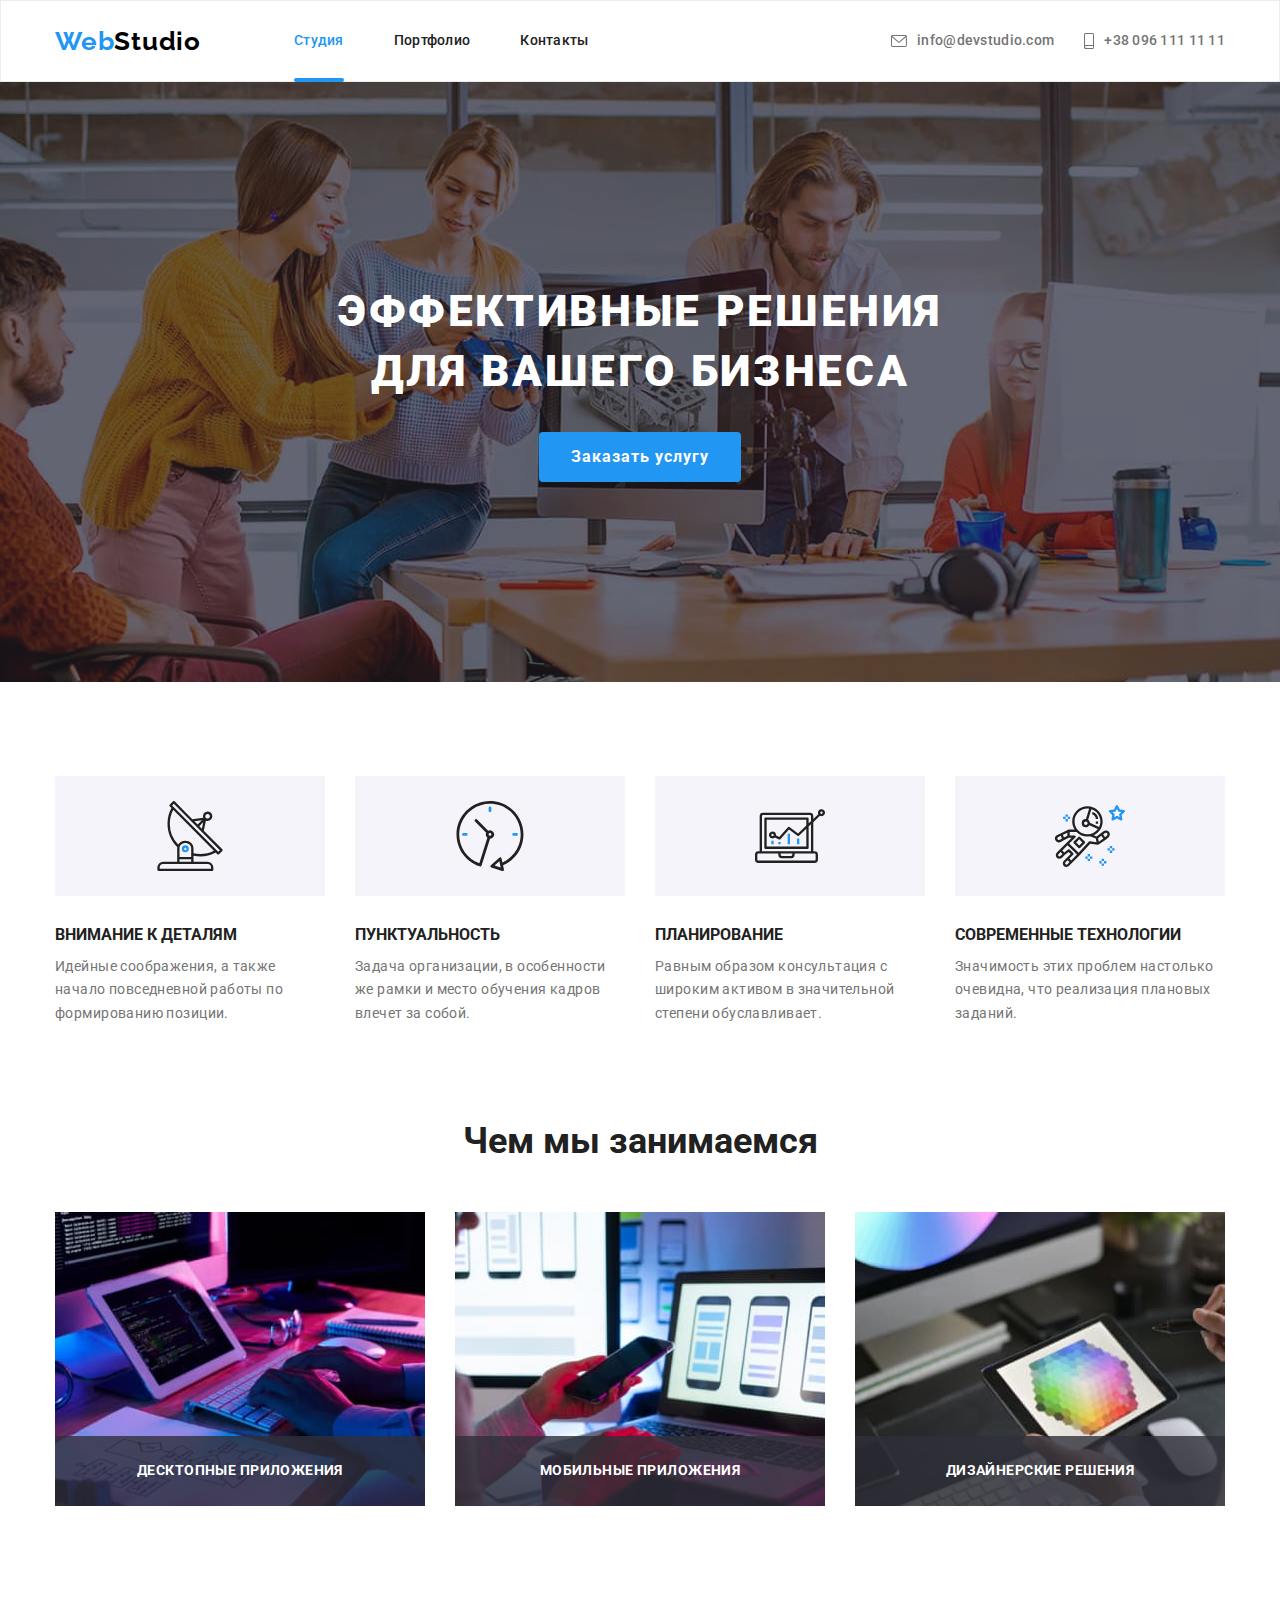
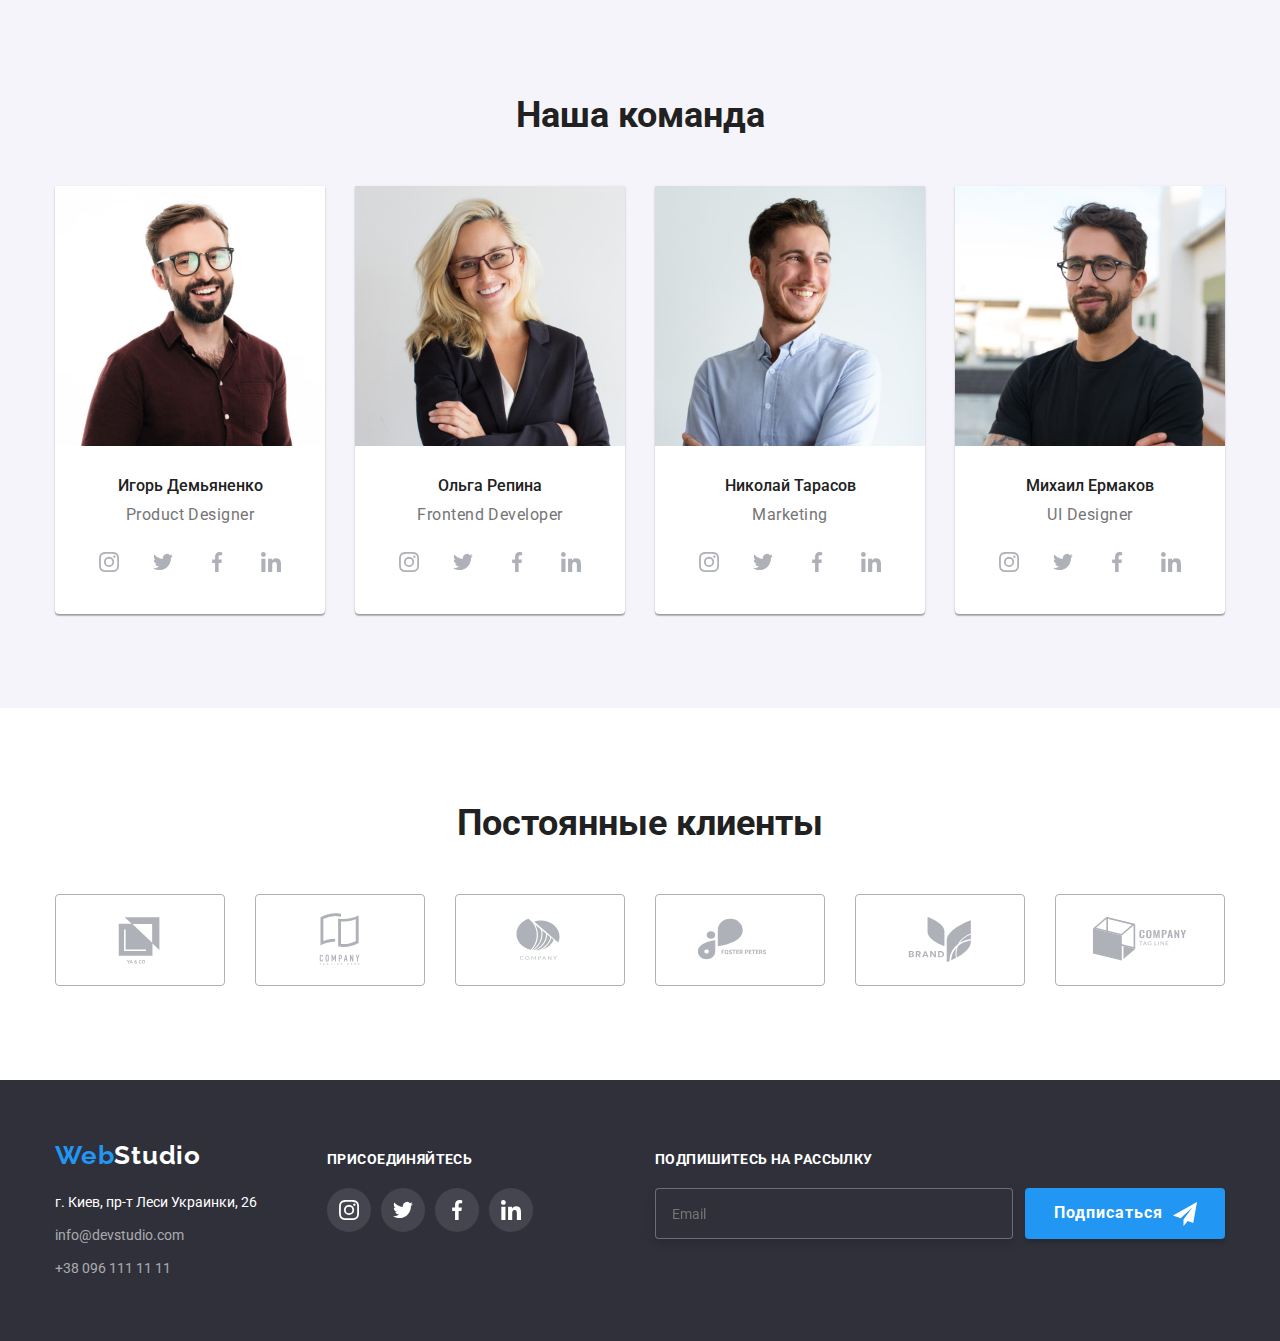
==== index.html @ d97bc711 "initial commit files" ====
<!DOCTYPE html>
<html lang="ru">
<head>
    <meta charset="UTF-8">
    <meta http-equiv="X-UA-Compatible" content="IE=edge">
    <meta name="viewport" content="width=device-width, initial-scale=1.0">
    <title>WebStudio</title>
    <link href="https://fonts.googleapis.com/css2?family=Raleway:wght@700&family=Roboto:wght@400;500;700;900&display=swap" rel="stylesheet">
    <link rel="stylesheet" href="https://cdnjs.cloudflare.com/ajax/libs/modern-normalize/1.1.0/modern-normalize.min.css">
    <link rel="stylesheet" href="./css/main.min.css">
</head>
<body>
    <!-- head of info -->
    <header class="style">
        <div class="container head-wrap">
            <nav class="nav">
                <a href="./index.html" class="logo">Web<span class="logo__style">Studio</span></a>

                <ul class="site-nav"> 
                    <li class="site-nav__item">
                        <a href="./index.html" class="site-nav__link site-nav__link--current">Студия</a>
                    </li>

                    <li class="site-nav__item">
                        <a href="./portfolio.html" class="site-nav__link">Портфолио</a>
                    </li>

                    <li class="site-nav__item">
                        <a href="./index.html" class="site-nav__link">Контакты</a>
                    </li>
                </ul>
            </nav>

            <ul class="contacts">
                <li class="contacts__item">
                    <a href="mailto:info@devstudio.com" class="contacts__link">
                        <svg class="contacts__icon" width="16" height="12">
                            <use href="./image/icons.svg#icon-envelope-opt"></use>
                        </svg>
                        info@devstudio.com
                    </a>
                </li>
                <li class="contacts__item">
                    <a href="tel:+380961111111" class="contacts__link">
                    <svg class="contacts__icon" width="10" height="16">
                        <use href="./image/icons.svg#icon-smartphone-opt"></use>
                    </svg>
                    +38 096 111 11 11
                    </a> 
                </li>
            </ul>
                
        </div>
    </header>

    <main>
        <!-- hero -->
        <section class="hero">
        <div class="container">
            <h1 class="hero__title">Эффективные решения для вашего бизнеса</h1>
            <button type="button" class="hero__button" data-modal-open>Заказать услугу</button>

            <div class="backdrop is-hidden" data-modal>
                
                <div class="modal">
                
                    <form class="reg-form" autocomplete="off">
                        <p class="reg-form__header">Оставьте свои данные, мы вам перезвоним</p>
                        
                            <label class="reg-form__item">
                                <span class="reg-form__text">Имя</span>
                                <input type="text" name="name" class="reg-form__input">

                                <svg width="18" height="18" class="reg-form__icon">
                                    <use href="./image/icons.svg#icon-person-black"></use>
                                </svg>
                            </label>
                                                    
                            <label class="reg-form__item">
                                <span class="reg-form__text">Телефон</span>
                                <input type="tel" name="phone" class="reg-form__input">

                                <svg width="18" height="18" class="reg-form__icon">
                                    <use href="./image/icons.svg#icon-phone-black"></use>
                                </svg>
                            </label>
                        
                            <label class="reg-form__item">
                            <span class="reg-form__text">Почта</span>
                                <input type="email" name="email" class="reg-form__input">
                                
                                <svg width="18" height="18" class="reg-form__icon">
                                    <use href="./image/icons.svg#icon-email-black"></use>
                                </svg>
                            </label>
                        
                            <label class="reg-form__item">
                                <span class="reg-form__text">Комментарий</span> 
                                <textarea name="comment" class="reg-form__input reg-form__textarea" placeholder="Введите текст"></textarea>
                            </label>

                            <label class="reg-form__agreement">
                                <input type="checkbox" name="policy" class="reg-form__checkbox">
                                <span class="reg-form__custom-checkbox"></span>
                                <span>Соглашаюсь с рассылкой и принимаю <a href="" class="reg-form__policy">Условия договора</a></span>
                            </label>

                            <button type="submit" class="reg-form__button">Отправить</button>

                    </form>

                    <button type="button" class="modal__button" data-modal-close>
                    <svg width="30" height="30">
                        <use href="./image/icons.svg#icon-close-c"></use>
                    </svg>
                    </button>
                </div>
            </div>
        </div>
        </section>
            
        <!-- competence -->
        <section class="section">
            <div class="container">
               
                <h2 class="section__title" hidden>Наши компетенции</h2>
                
                <ul class="competence">

                    <li class="competence__item">
                        <div class="competence__icon">
                            <svg width="70" height="70">
                                <use href="./image/icons.svg#icon-antenna-opt"></use>
                            </svg>
                        </div>
                            <h3 class="competence__title">Внимание к деталям</h3>
                            <p class="competence__content">Идейные соображения, а также начало повседневной работы по формированию позиции.</p>
                    </li>

                    <li class="competence__item"> 
                        <div class="competence__icon">
                            <svg width="70" height="70">
                                <use href="./image/icons.svg#icon-clock-opt"></use>
                            </svg>
                        </div>
                        <h3 class="competence__title">Пунктуальность</h3>
                        <p class="competence__content">Задача организации, в особенности же рамки и место обучения кадров влечет за собой.</p>
                    </li>
                    <li class="competence__item">
                        <div class="competence__icon">
                            <svg width="70" height="70">
                                <use href="./image/icons.svg#icon-diagram-opt"></use>
                            </svg>
                        </div>
                        <h3 class="competence__title">Планирование</h3>
                        <p class="competence__content">Равным образом консультация с широким активом в значительной степени обуславливает.</p>
                    </li>
                    <li class="competence__item">
                        <div class="competence__icon">
                            <svg width="70" height="70">
                                <use href="./image/icons.svg#icon-astronaut-opt"></use>
                            </svg>
                        </div>
                        <h3 class="competence__title">Современные технологии</h3>
                        <p class="competence__content">Значимость этих проблем настолько очевидна, что реализация плановых заданий.</p>
                    </li>
                </ul>
            </div>
        </section>

        <!-- affairs -->
        <section class="section">
            <div class="container">
                <h2 class="section__title">Чем мы занимаемся</h2>
                
                <ul class="affairs">

                    <li class="affairs__item">
                        <div class="affairs__card">
                            <img src="./image/zanyatie-1-sq.jpg" alt="работает на десктопном приложении" width="370">
                            <p class="affairs__text">Десктопные приложения</p>
                        </div>
                    </li>

                    <li class="affairs__item">
                        <div class="affairs__card">
                            <img src="./image/zanyatie-2-sq.jpg" alt="работает на мобильном приложении" width="370">
                            <p class="affairs__text">Мобильные приложения</p>
                        </div>
                    </li>

                    <li class="affairs__item">
                        <div class="affairs__card">
                            <img src="./image/zanyatie-3-sq.jpg" alt="работает с палитрой цветов" width="370">
                            <p class="affairs__text">Дизайнерские решения</p>
                        </div>
                    </li>

                </ul>
            </div>
        </section>

        <!-- staff -->
        <section class="section">
            <div class="container">
                <h2 class="section__title">Наша команда</h2>
                <ul class="staff">

                    <li class="staff__item">
                        <img src="./image/demyanenko-sq.jpg" alt="Product Designer Игорь Демьяненко" width="270">
                        <div class="staff__info">
                            <h3 class="staff__name">Игорь Демьяненко</h3>
                            <p lang="en" class="staff__pos">Product Designer</p>

                            <ul class="socials">

                                <li class="socials__item"> 
                                    <a href="" class="socials__link">
                                        <svg class="socials__icon" width="20" height="20">
                                            <use href="./image/icons.svg#icon-instagram-opt"></use>
                                        </svg>
                                    </a>
                                </li>

                                <li class="socials__item"> 
                                    <a href="" class="socials__link">
                                        <svg class="socials__icon" width="20" height="20">
                                            <use href="./image/icons.svg#icon-twitter-opt"></use>
                                        </svg>
                                    </a>
                                </li>

                                <li class="socials__item"> 
                                    <a href="" class="socials__link">
                                        <svg class="socials__icon" width="20" height="20">
                                            <use href="./image/icons.svg#icon-facebook-opt"></use>
                                        </svg>
                                     </a>
                                </li>

                                <li class="socials__item"> 
                                    <a href="" class="socials__link">
                                        <svg class="socials__icon" width="20" height="20">
                                            <use href="./image/icons.svg#icon-linkedin-opt"></use>
                                        </svg>
                                    </a>
                                </li>
                            </ul>
                        </div>
                    </li>

                    <li class="staff__item">
                        <img src="./image/repina-sq.jpg" alt="Frontend Developer Ольга Репина" width="270">
                        <div class="staff__info">
                            <h3 class="staff__name">Ольга Репина</h3>
                            <p lang="en" class="staff__pos">Frontend Developer</p>

                            <ul class="socials">
                            
                                <li class="socials__item">
                                    <a href="" class="socials__link">
                                        <svg class="socials__icon" width="20" height="20">
                                            <use href="./image/icons.svg#icon-instagram-opt"></use>
                                        </svg>
                                    </a>
                                </li>
                            
                                <li class="socials__item">
                                    <a href="" class="socials__link">
                                        <svg class="socials__icon" width="20" height="20">
                                            <use href="./image/icons.svg#icon-twitter-opt"></use>
                                        </svg>
                                    </a>
                                </li>
                            
                                <li class="socials__item">
                                    <a href="" class="socials__link">
                                        <svg class="socials__icon" width="20" height="20">
                                            <use href="./image/icons.svg#icon-facebook-opt"></use>
                                        </svg>
                                    </a>
                                </li>
                            
                                <li class="socials__item">
                                    <a href="" class="socials__link">
                                        <svg class="socials__icon" width="20" height="20">
                                            <use href="./image/icons.svg#icon-linkedin-opt"></use>
                                        </svg>
                                    </a>
                                </li>
                            </ul>
                        </div>
                    </li>

                    <li class="staff__item">
                        <img src="./image/tarasov-sq.jpg" alt="Marketing Николай Тарасов" width="270">
                        <div class="staff__info">
                            <h3 class="staff__name">Николай Тарасов</h3>
                            <p lang="en" class="staff__pos">Marketing</p>

                            <ul class="socials">
                            
                                <li class="socials__item">
                                    <a href="" class="socials__link">
                                        <svg class="socials__icon" width="20" height="20">
                                            <use href="./image/icons.svg#icon-instagram-opt"></use>
                                        </svg>
                                    </a>
                                </li>
                            
                                <li class="socials__item">
                                    <a href="" class="socials__link">
                                        <svg class="socials__icon" width="20" height="20">
                                            <use href="./image/icons.svg#icon-twitter-opt"></use>
                                        </svg>
                                    </a>
                                </li>
                            
                                <li class="socials__item">
                                    <a href="" class="socials__link">
                                        <svg class="socials__icon" width="20" height="20">
                                            <use href="./image/icons.svg#icon-facebook-opt"></use>
                                        </svg>
                                    </a>
                                </li>
                            
                                <li class="socials__item">
                                    <a href="" class="socials__link">
                                        <svg class="socials__icon" width="20" height="20">
                                            <use href="./image/icons.svg#icon-linkedin-opt"></use>
                                        </svg>
                                    </a>
                                </li>
                            </ul>
                        </div>
                    </li>

                    <li class="staff__item">
                        <img src="./image/ermakov-sq.jpg" alt="UI Designer Михаил Ермаков" width="270">
                        <div class="staff__info">
                            <h3 class="staff__name">Михаил Ермаков</h3>
                            <p lang="en" class="staff__pos">UI Designer</p>
                            
                            <ul class="socials">
                            
                                <li class="socials__item">
                                    <a href="" class="socials__link">
                                        <svg class="socials__icon" width="20" height="20">
                                            <use href="./image/icons.svg#icon-instagram-opt"></use>
                                        </svg>
                                    </a>
                                </li>
                            
                                <li class="socials__item">
                                    <a href="" class="socials__link">
                                        <svg class="socials__icon" width="20" height="20">
                                            <use href="./image/icons.svg#icon-twitter-opt"></use>
                                        </svg>
                                    </a>
                                </li>
                            
                                <li class="socials__item">
                                    <a href="" class="socials__link">
                                        <svg class="socials__icon" width="20" height="20">
                                            <use href="./image/icons.svg#icon-facebook-opt"></use>
                                        </svg>
                                    </a>
                                </li>
                            
                                <li class="socials__item">
                                    <a href="" class="socials__link">
                                        <svg class="socials__icon" width="20" height="20">
                                            <use href="./image/icons.svg#icon-linkedin-opt"></use>
                                        </svg>
                                    </a>
                                </li>
                            </ul>
                        </div>
                    </li>
                </ul>
            </div>
        </section>

        <!-- clients -->
        <section class="section">
            <div class="container">
            <h2 class="section__title">Постоянные клиенты</h2>
                <ul class="clients">

                    <li class="clients__item">
                        <a href="" class="clients__link">
                            <svg class="clients__icon" width="106" height="60">
                                <use href="./image/icons.svg#icon-client-1-1"></use>
                            </svg>
                        </a>
                    </li>

                    <li class="clients__item">
                        <a href="" class="clients__link">
                            <svg class="clients__icon" width="106" height="60">
                                <use href="./image/icons.svg#icon-client-2-2"></use>
                            </svg>
                        </a>
                    </li>

                    <li class="clients__item">
                        <a href="" class="clients__link">
                            <svg class="clients__icon" width="106" height="60">
                                <use href="./image/icons.svg#icon-client-3-3"></use>
                            </svg>
                        </a>
                    </li>

                    <li class="clients__item">
                        <a href="" class="clients__link">
                            <svg class="clients__icon" width="106" height="60">
                                <use href="./image/icons.svg#icon-client-4-4"></use>
                            </svg>
                        </a>
                    </li>

                    <li class="clients__item">
                        <a href="" class="clients__link">
                            <svg class="clients__icon" width="106" height="60">
                                <use href="./image/icons.svg#icon-client-5-5"></use>
                            </svg>
                        </a>
                    </li>

                    <li class="clients__item">
                        <a href="" class="clients__link">
                            <svg class="clients__icon" width="106" height="60">
                                <use href="./image/icons.svg#icon-client-6-6"></use>
                            </svg>
                        </a>
                    </li>

                </ul>
            </div>
        </section>
    </main>

    <footer class="footer">
        <div class="container footer__wrap">
            <div>
            <a href="./index.html" class="logo logo__position">Web<span class="logo__style logo__color">Studio</span></a>
            <address>
                <ul class="address">
                    <li class="address__item">г. Киев, пр-т Леси Украинки, 26</li> 

                    <li class="address__item">
                        <a href="mailto:info@devstudio.com" class="address__link">info@devstudio.com</a>
                    </li>

                    <li>
                        <a href="tel:+380961111111" class="address__link">+38 096 111 11 11</a>
                    </li>
                </ul>
            </address>
            </div>

            <div class="footer-stand">
                <p class="footer-stand__header">Присоединяйтесь</p>
                <ul class="socials">
                
                    <li class="socials__item">
                        <a href="" class="socials__link">
                            <svg class="socials__icon" width="20" height="20">
                                <use href="./image/icons.svg#icon-instagram-opt"></use>
                            </svg>
                        </a>
                    </li>
                
                    <li class="socials__item">
                        <a href="" class="socials__link">
                            <svg class="socials__icon" width="20" height="20">
                                <use href="./image/icons.svg#icon-twitter-opt"></use>
                            </svg>
                        </a>
                    </li>
                
                    <li class="socials__item">
                        <a href="" class="socials__link">
                            <svg class="socials__icon" width="20" height="20">
                                <use href="./image/icons.svg#icon-facebook-opt"></use>
                            </svg>
                        </a>
                    </li>
                
                    <li class="socials__item">
                        <a href="" class="socials__link">
                            <svg class="socials__icon" width="20" height="20">
                                <use href="./image/icons.svg#icon-linkedin-opt"></use>
                            </svg>
                        </a>
                    </li>

                </ul>
            </div>

            <div class="form">
                <p class="form__message">Подпишитесь на рассылку</p>
                <form class="wrapper">
                        <input type="email" name="mailing" id="mailing" placeholder="Email" class="form__input">
                        <button type="submit" class="form__button">
                            Подписаться
                            <svg width="24" height="24" class="form__icon">
                                <use href="./image/icons.svg#icon-icon-send-1">
                                </use>
                            </svg>
                        </button>
                    </div>
                </form>
            </div>
    </footer>
    <script src="./js/modal.js"></script>
</body>
</html>
---- css/main.min.css ----
:root{--primary-text-color: #757575;--title-text-color: #212121;--accent-color: #2196f3;--primary-white-color: #ffffff;--bg-color-filter: #f5f4fa;--bg-color-footer-header: #2f303a;--secondary-logo-color: #000000;--hover-button-color: #188CE8;--border-header-color: #ECECEC;--font-color-link-footer: rgba(255, 255, 255, 0.6);--color-icon: #AFB1B8;--bg-icon-footer: rgba(255, 255, 255, 0.1);--bg-position-block: rgba(47, 48, 58, 0.8);--bg-overlay: rgba(33, 150, 243, 0.9);--bg-backdrop: rgba(0, 0, 0, 0.2);--timing-function: cubic-bezier(0.4, 0, 0.2, 1);--duration: 250ms}body{background-color:var(--primary-white-color);color:var(--primary-text-color);font-family:Roboto, sans-serif;font-size:14px}img{display:block;min-width:100%;height:auto}.site-nav,.contacts,.competence,.affairs,.staff,.socials,.clients,.address,.filter,.examples{list-style:none;margin-top:0;margin-bottom:0;padding-left:0}.site-nav__link,.contacts__link,.address__link{text-decoration:none;-webkit-transition:color var(--duration) var(--timing-function);transition:color var(--duration) var(--timing-function)}.site-nav__link:hover,.contacts__link:hover,.address__link:hover,.site-nav__link:focus,.contacts__link:focus,.address__link:focus{color:var(--accent-color)}.container{width:1200px;margin-left:auto;margin-right:auto;padding-right:15px;padding-left:15px}.section{padding-top:94px;padding-bottom:94px}.section:nth-child(3n){padding-top:0}.section:nth-child(4n){background-color:var(--bg-color-filter)}.section__title{margin-top:0;margin-bottom:50px;color:var(--title-text-color);font-weight:700;font-size:36px;line-height:1.17;text-align:center}.nav{display:-webkit-box;display:-ms-flexbox;display:flex;-webkit-box-align:center;-ms-flex-align:center;align-items:center}.site-nav{display:-webkit-box;display:-ms-flexbox;display:flex;margin-left:93px}.site-nav__item{display:-webkit-box;display:-ms-flexbox;display:flex;-webkit-box-align:center;-ms-flex-align:center;align-items:center;color:var(--primary-text-color);position:relative}.site-nav__item:hover,.site-nav__item:focus{color:var(--accent-color)}.site-nav__item+.site-nav__item{margin-left:50px}.site-nav__link{display:block;padding-top:32px;padding-bottom:32px;color:var(--title-text-color);font-weight:500;line-height:1.14;letter-spacing:0.02em}.site-nav__link--current{color:var(--accent-color)}.site-nav__link--current::after{content:'';position:absolute;width:100%;bottom:-1.5px;display:-webkit-box;display:-ms-flexbox;display:flex;height:4px;background-color:var(--accent-color);border-radius:2px}.contacts{display:-webkit-box;display:-ms-flexbox;display:flex;margin-left:auto;color:var(--primary-white-color);font-weight:500;line-height:1.14;letter-spacing:0.02em}.contacts__item+.contacts__item{margin-left:30px}.contacts__link{display:-webkit-box;display:-ms-flexbox;display:flex;-webkit-box-align:center;-ms-flex-align:center;align-items:center;padding-top:32px;padding-bottom:32px;color:var(--primary-text-color);font-weight:500;line-height:1.14;letter-spacing:0.02em}.contacts__icon{margin-right:10px;cursor:pointer;fill:currentColor}.hero__button{padding:10px 32px;min-width:200px;display:block;margin:0 auto;color:var(--primary-white-color);background-color:var(--accent-color);font-family:inherit;font-weight:700;font-size:16px;line-height:1.9;text-align:center;letter-spacing:0.06em;cursor:pointer;border:none;border-radius:4px;-webkit-transition:background var(--duration) var(--timing-function),-webkit-box-shadow var(--duration) var(--timing-function);transition:background var(--duration) var(--timing-function),-webkit-box-shadow var(--duration) var(--timing-function);transition:background var(--duration) var(--timing-function),box-shadow var(--duration) var(--timing-function);transition:background var(--duration) var(--timing-function),box-shadow var(--duration) var(--timing-function),-webkit-box-shadow var(--duration) var(--timing-function)}.hero__button:hover,.hero__button:focus{background:var(--hover-button-color);-webkit-box-shadow:0px 4px 4px rgba(0,0,0,0.15);box-shadow:0px 4px 4px rgba(0,0,0,0.15)}.reg-form__button{display:-webkit-box;display:-ms-flexbox;display:flex;-webkit-box-align:center;-ms-flex-align:center;align-items:center;-webkit-box-pack:center;-ms-flex-pack:center;justify-content:center;width:200px;height:50px;margin:0 auto;border:none;background:var(--accent-color);-webkit-box-shadow:0px 4px 4px rgba(0,0,0,0.15);box-shadow:0px 4px 4px rgba(0,0,0,0.15);border-radius:4px;font-weight:700;font-size:16px;line-height:1.9;letter-spacing:0.06em;color:var(--primary-white-color);cursor:pointer}.modal__button{position:absolute;top:8px;right:8px;padding:0;border:none;background-color:var(--primary-white-color);cursor:pointer;-webkit-transition:color var(--duration) var(--timing-function);transition:color var(--duration) var(--timing-function)}.modal__button:hover,.modal__button:focus{color:var(--accent-color)}.form__button{display:-webkit-box;display:-ms-flexbox;display:flex;-webkit-box-align:center;-ms-flex-align:center;align-items:center;text-align:center;width:200px;margin-left:12px;padding:10px 28px 10px 29px;font-weight:700;font-size:16px;line-height:1.9;letter-spacing:0.06em;color:var(--primary-white-color);background:var(--accent-color);-webkit-box-shadow:0px 4px 4px rgba(0,0,0,0.15);box-shadow:0px 4px 4px rgba(0,0,0,0.15);border:0;border-radius:4px;cursor:pointer}.filter__button{padding:6px 22px;color:var(--title-text-color);background-color:var(--bg-color-filter);font-weight:500;font-size:16px;line-height:1.6;cursor:pointer;border:none;border-radius:4px;-webkit-transition:background-color var(--duration) var(--timing-function),color var(--duration) var(--timing-function),-webkit-box-shadow var(--duration) var(--timing-function);transition:background-color var(--duration) var(--timing-function),color var(--duration) var(--timing-function),-webkit-box-shadow var(--duration) var(--timing-function);transition:background-color var(--duration) var(--timing-function),color var(--duration) var(--timing-function),box-shadow var(--duration) var(--timing-function);transition:background-color var(--duration) var(--timing-function),color var(--duration) var(--timing-function),box-shadow var(--duration) var(--timing-function),-webkit-box-shadow var(--duration) var(--timing-function)}.filter__button:hover,.filter__button:focus{background-color:var(--accent-color);color:var(--primary-white-color);-webkit-box-shadow:0px 1px 1px rgba(0,0,0,0.12),0px 4px 4px rgba(0,0,0,0.06),1px 4px 6px rgba(0,0,0,0.16);box-shadow:0px 1px 1px rgba(0,0,0,0.12),0px 4px 4px rgba(0,0,0,0.06),1px 4px 6px rgba(0,0,0,0.16)}.filter__button--main{background-color:var(--accent-color);color:var(--primary-white-color)}.style{border:1px solid var(--border-header-color)}.head-wrap{display:-webkit-box;display:-ms-flexbox;display:flex;-webkit-box-align:center;-ms-flex-align:center;align-items:center}.logo{display:block;padding-top:24px;padding-bottom:24px;color:var(--accent-color);font-family:Raleway, sans-serif;font-weight:700;font-size:26px;line-height:1.19;text-decoration:none;letter-spacing:0.03em}.logo__style{color:var(--secondary-logo-color);-webkit-transition:color var(--duration) var(--timing-function);transition:color var(--duration) var(--timing-function)}.logo:hover .logo__style,.logo:focus .logo__style{color:var(--accent-color)}.logo__color{color:var(--primary-white-color)}.logo__position{margin-bottom:20px;padding-top:0;padding-bottom:0}.hero{height:600px;max-width:1600px;margin-left:auto;margin-right:auto;padding-top:200px;padding-bottom:200px;background-color:var(--bg-color-footer-header);background-image:-webkit-gradient(linear, left bottom, left top, from(rgba(47,48,58,0.4)), to(rgba(47,48,58,0.4))),url("../image/main-img-sq.jpg");background-image:linear-gradient(to top, rgba(47,48,58,0.4), rgba(47,48,58,0.4)),url("../image/main-img-sq.jpg");background-repeat:no-repeat;background-position:center;background-size:cover}.hero__title{width:696px;margin:0 auto 30px;color:var(--primary-white-color);font-weight:900;font-size:44px;line-height:1.36;text-align:center;letter-spacing:0.06em;text-transform:uppercase}.backdrop{position:fixed;top:0;left:0;width:100%;height:100%;background-color:var(--bg-backdrop);z-index:1;opacity:1;visibility:visible;-webkit-transition:opacity var(--duration) var(--timing-function),visibility var(--duration) var(--timing-function);transition:opacity var(--duration) var(--timing-function),visibility var(--duration) var(--timing-function)}.backdrop.is-hidden{opacity:0;pointer-events:none;visibility:hidden}.modal{position:absolute;top:50%;left:50%;-webkit-transform:translate(-50%, -50%) scale(1);transform:translate(-50%, -50%) scale(1);width:528px;height:581px;padding:40px;background-color:var(--primary-white-color);-webkit-box-shadow:0px 1px 3px rgba(0,0,0,0.12),0px 1px 1px rgba(0,0,0,0.14),0px 2px 1px rgba(0,0,0,0.2);box-shadow:0px 1px 3px rgba(0,0,0,0.12),0px 1px 1px rgba(0,0,0,0.14),0px 2px 1px rgba(0,0,0,0.2);border-radius:4px;-webkit-transition:-webkit-transform var(--duration) var(--timing-function);transition:-webkit-transform var(--duration) var(--timing-function);transition:transform var(--duration) var(--timing-function);transition:transform var(--duration) var(--timing-function), -webkit-transform var(--duration) var(--timing-function)}.backdrop.is-hidden .modal{-webkit-transform:translate(-50%, -50%) scale(2);transform:translate(-50%, -50%) scale(2)}.reg-form{display:-webkit-box;display:-ms-flexbox;display:flex;-webkit-box-align:center;-ms-flex-align:center;align-items:center;-webkit-box-orient:vertical;-webkit-box-direction:normal;-ms-flex-direction:column;flex-direction:column}.reg-form__header{display:block;margin:0;margin-bottom:12px;padding:0;text-align:center;font-weight:700;font-size:20px;line-height:1.15;letter-spacing:0.03em;color:var(--title-text-color)}.reg-form__item{display:inline-block;color:var(--primary-text-color);position:relative;margin-bottom:10px}.reg-form__item:nth-child(5n){margin-bottom:20px}.reg-form__input{display:inline-block;width:448px;height:40px;padding:0;padding-left:42px;border:1px solid rgba(117,117,117,0.5);border-radius:4px;color:rgba(117,117,117,0.5);-webkit-transition:border-color var(--duration) var(--timing-function);transition:border-color var(--duration) var(--timing-function)}.reg-form__item:focus-within .reg-form__input{border-color:var(--accent-color);outline:none}.reg-form__icon{position:absolute;left:12px;-webkit-transform:translateY(11px);transform:translateY(11px);fill:currentColor;color:var(--secondary-logo-color);-webkit-transition:color var(--duration) var(--timing-function);transition:color var(--duration) var(--timing-function)}.reg-form__item:focus-within .reg-form__icon{color:var(--accent-color)}.reg-form__text{display:-webkit-box;display:-ms-flexbox;display:flex;margin-bottom:4px;font-size:12px;line-height:1.17;letter-spacing:0.01em;color:var(--primary-text-color)}.reg-form__textarea{height:120px;padding:12px 16px;resize:none;line-height:1.14;letter-spacing:0.01em}.reg-form__agreement{display:-webkit-box;display:-ms-flexbox;display:flex;-webkit-box-align:center;-ms-flex-align:center;align-items:center;line-height:1.7;letter-spacing:0.03em;color:var(--primary-text-color);margin-bottom:30px}.reg-form__checkbox{position:absolute;width:1px;height:1px;margin:-1px;padding:0;clip:rect(0 0 0 0);overflow:hidden}.reg-form__custom-checkbox{display:inline-block;margin-right:8.4px;width:16px;height:15px;border:2px solid var(--secondary-logo-color);border-radius:2px;-webkit-transition:border-color var(--duration) var(--timing-function),background-color var(--duration) var(--timing-function);transition:border-color var(--duration) var(--timing-function),background-color var(--duration) var(--timing-function)}.reg-form__checkbox:checked+.reg-form__custom-checkbox{background-color:var(--accent-color);background-image:url(../image/vector-1.svg);background-position:center;background-repeat:no-repeat;border-color:var(--accent-color)}.reg-form__checkbox:focus+.reg-form__custom-checkbox,.reg-form__checkbox:hover+.reg-form__custom-checkbox{border-color:var(--accent-color)}.reg-form__policy{color:var(--accent-color)}.competence{display:-webkit-box;display:-ms-flexbox;display:flex}.competence__item{width:270px}.competence__item+.competence__item{margin-left:30px}.competence__icon{display:-webkit-box;display:-ms-flexbox;display:flex;-webkit-box-align:center;-ms-flex-align:center;align-items:center;-webkit-box-pack:center;-ms-flex-pack:center;justify-content:center;width:270px;height:120px;margin-bottom:30px;background-color:var(--bg-color-filter)}.competence__title{margin-top:0;margin-bottom:10px;font-weight:700;line-height:1.14;text-transform:uppercase;color:var(--title-text-color)}.competence__content{margin-top:0;margin-bottom:0;line-height:1.7;letter-spacing:0.03em}.affairs{display:-webkit-box;display:-ms-flexbox;display:flex}.affairs__item+.affairs__item{margin-left:30px}.affairs__card{position:relative;display:-webkit-box;display:-ms-flexbox;display:flex;-webkit-box-align:end;-ms-flex-align:end;align-items:flex-end}.affairs__text{display:-webkit-box;display:-ms-flexbox;display:flex;-webkit-box-align:center;-ms-flex-align:center;align-items:center;-webkit-box-pack:center;-ms-flex-pack:center;justify-content:center;margin:0;width:370px;height:70px;background-color:var(--bg-position-block);font-weight:700;line-height:1.14;letter-spacing:0.03em;text-transform:uppercase;color:var(--primary-white-color);position:absolute}.staff{display:-webkit-box;display:-ms-flexbox;display:flex;-webkit-box-align:none;-ms-flex-align:none;align-items:none;-webkit-box-pack:center;-ms-flex-pack:center;justify-content:center}.staff__name{margin-bottom:10px;margin-top:0;color:var(--title-text-color);font-weight:500;font-size:16px;line-height:1.19;text-align:center}.staff__info{padding-top:30px;padding-bottom:30px}.staff__pos{margin-top:0;margin-bottom:16px;font-size:16px;line-height:1.19;text-align:center;letter-spacing:0.03em}.staff__item{width:270px;background-color:var(--primary-white-color);-webkit-box-shadow:0px 1px 3px rgba(0,0,0,0.12),0px 1px 1px rgba(0,0,0,0.14),0px 2px 1px rgba(0,0,0,0.2);box-shadow:0px 1px 3px rgba(0,0,0,0.12),0px 1px 1px rgba(0,0,0,0.14),0px 2px 1px rgba(0,0,0,0.2);border-radius:0px 0px 4px 4px}.staff__item+.staff__item{margin-left:30px}.socials{display:-webkit-box;display:-ms-flexbox;display:flex;-webkit-box-align:none;-ms-flex-align:none;align-items:none;-webkit-box-pack:center;-ms-flex-pack:center;justify-content:center}.socials__icon{fill:currentColor}.socials__item+.socials__item{margin-left:10px}.footer-stand .socials__link{background-color:var(--bg-icon-footer);color:var(--primary-white-color)}.socials__link{display:-webkit-box;display:-ms-flexbox;display:flex;-webkit-box-align:center;-ms-flex-align:center;align-items:center;-webkit-box-pack:center;-ms-flex-pack:center;justify-content:center;width:44px;height:44px;border-radius:50%;color:var(--color-icon);-webkit-transition:background-color var(--duration) var(--timing-function),color var(--duration) var(--timing-function);transition:background-color var(--duration) var(--timing-function),color var(--duration) var(--timing-function)}.socials__link:hover,.socials__link:focus{background-color:var(--accent-color);color:var(--primary-white-color)}.clients{display:-webkit-box;display:-ms-flexbox;display:flex;-webkit-box-align:none;-ms-flex-align:none;align-items:none;-webkit-box-pack:center;-ms-flex-pack:center;justify-content:center}.clients__icon{fill:currentColor}.clients__item{color:var(--color-icon)}.clients__item+.clients__item{margin-left:30px}.clients__link{display:-webkit-box;display:-ms-flexbox;display:flex;-webkit-box-align:center;-ms-flex-align:center;align-items:center;-webkit-box-pack:center;-ms-flex-pack:center;justify-content:center;width:170px;height:92px;border:1px solid var(--color-icon);border-radius:4px;color:var(--color-icon);-webkit-transition:border var(--duration) var(--timing-function),color var(--duration) var(--timing-function);transition:border var(--duration) var(--timing-function),color var(--duration) var(--timing-function)}.clients__link:hover,.clients__link:focus{border:1px solid var(--accent-color);color:var(--accent-color)}.footer{padding-top:60px;padding-bottom:60px;background-color:var(--bg-color-footer-header)}.footer__wrap{display:-webkit-box;display:-ms-flexbox;display:flex;-webkit-box-align:baseline;-ms-flex-align:baseline;align-items:baseline}.address{line-height:1.7;font-style:normal}.address__item{margin-bottom:9px;color:var(--primary-white-color)}.address__link{color:var(--font-color-link-footer)}.footer-stand{margin-left:70px}.footer-stand__header{margin-top:0;margin-bottom:20px;font-weight:700;line-height:1.14;letter-spacing:0.03em;text-transform:uppercase;color:var(--primary-white-color)}.form{margin-left:auto}.form__icon{margin-left:10px}.wrapper{display:-webkit-box;display:-ms-flexbox;display:flex}.form__input{width:358px;padding-top:15px;padding-left:16px;padding-bottom:15px;border:1px solid rgba(255,255,255,0.3);-webkit-filter:drop-shadow(0px 4px 4px rgba(0,0,0,0.15));filter:drop-shadow(0px 4px 4px rgba(0,0,0,0.15));border-radius:4px;background-color:var(--bg-color-footer-header);color:var(--font-color-link-footer)}.form__message{display:block;margin-bottom:20px;margin-top:0;font-weight:700;line-height:1.14;letter-spacing:0.03em;text-transform:uppercase;color:var(--primary-white-color)}.filter{display:-webkit-box;display:-ms-flexbox;display:flex;-webkit-box-align:none;-ms-flex-align:none;align-items:none;-webkit-box-pack:center;-ms-flex-pack:center;justify-content:center;margin-bottom:50px}.filter__item+.filter__item{margin-left:8px}.examples{display:-webkit-box;display:-ms-flexbox;display:flex;-ms-flex-wrap:wrap;flex-wrap:wrap}.examples__item{width:370px;margin-right:30px;margin-bottom:30px}.examples__item:nth-child(3n){margin-right:0}.examples__item:nth-last-child(-n+3){margin-bottom:0}.project{display:block;color:var(--primary-text-color);text-decoration:none;-webkit-transition:-webkit-box-shadow var(--duration) var(--timing-function);transition:-webkit-box-shadow var(--duration) var(--timing-function);transition:box-shadow var(--duration) var(--timing-function);transition:box-shadow var(--duration) var(--timing-function), -webkit-box-shadow var(--duration) var(--timing-function)}.project:hover,.project:focus{-webkit-box-shadow:0px 1px 1px rgba(0,0,0,0.12),0px 4px 4px rgba(0,0,0,0.06),1px 4px 6px rgba(0,0,0,0.16);box-shadow:0px 1px 1px rgba(0,0,0,0.12),0px 4px 4px rgba(0,0,0,0.06),1px 4px 6px rgba(0,0,0,0.16)}.project__img-wrap{position:relative;overflow:hidden}.project__overlay{position:absolute;top:0;left:0;margin:0;width:100%;height:100%;padding:63px 24px;background-color:var(--bg-overlay);opacity:0;font-size:18px;line-height:1.56;letter-spacing:0.03em;color:var(--primary-white-color);-webkit-transform:translateY(101%);transform:translateY(101%);-webkit-transition:-webkit-transform var(--duration) var(--timing-function);transition:-webkit-transform var(--duration) var(--timing-function);transition:transform var(--duration) var(--timing-function);transition:transform var(--duration) var(--timing-function), -webkit-transform var(--duration) var(--timing-function)}.project:hover .project__overlay,.project:focus .project__overlay{opacity:1;-webkit-transform:translateY(0);transform:translateY(0)}.project__info{padding:20px 24px;border:1px solid #EEEEEE;border-top:0}.project__title{margin-bottom:4px;margin-top:0;color:var(--title-text-color);font-weight:700;font-size:18px;line-height:2;letter-spacing:0.06em}.project__type{margin-top:0;margin-bottom:0;font-size:16px;line-height:1.9;letter-spacing:0.03em}
/*# sourceMappingURL=main.min.css.map */
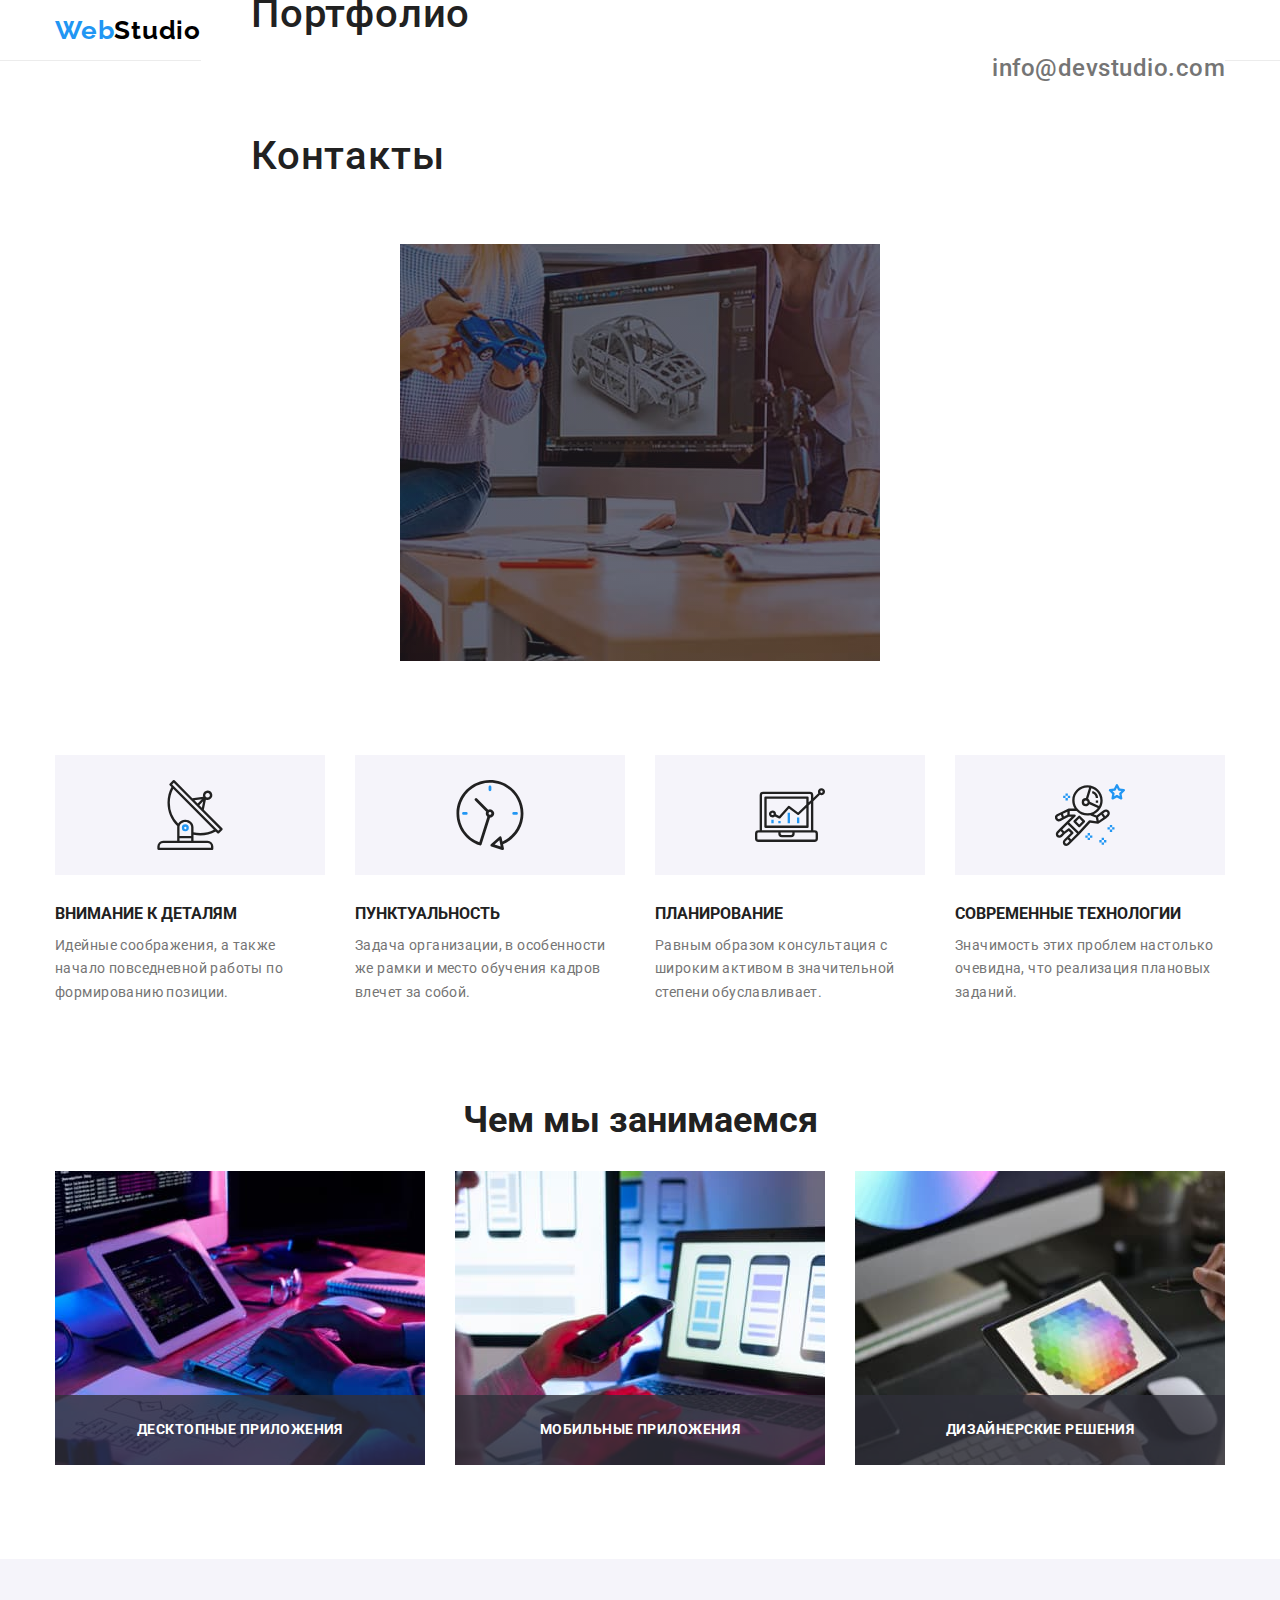
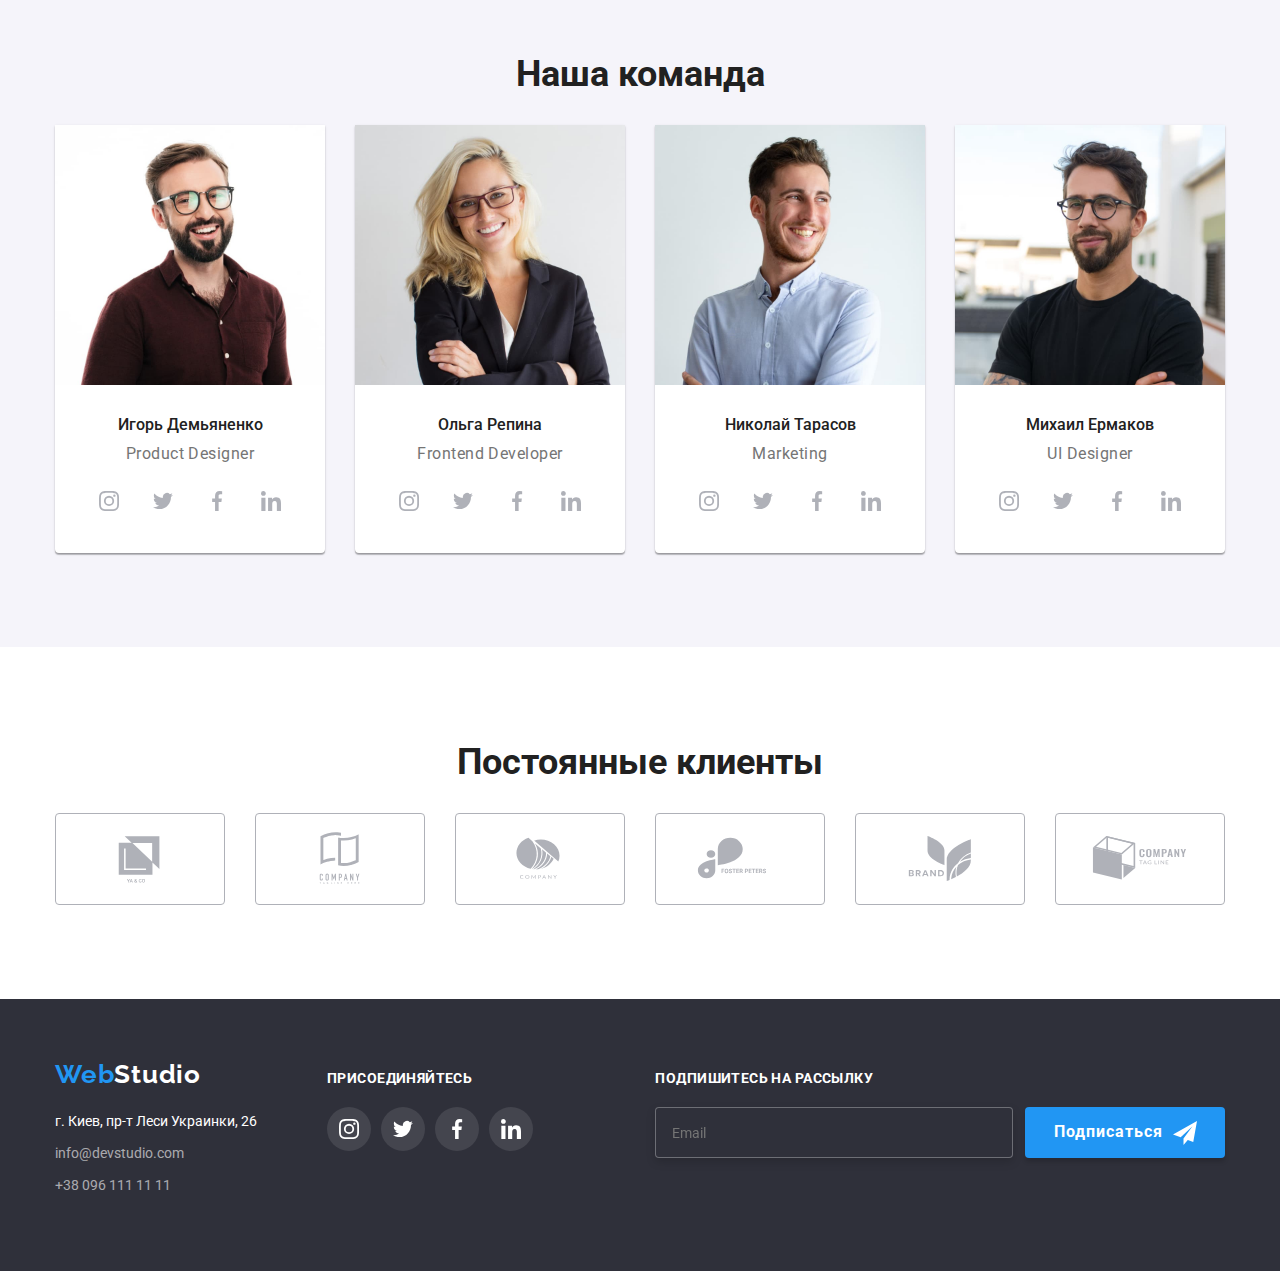
==== commit 75025aa6: "add mobile, tablet, desktop to index" ====
--- a/index.html
+++ b/index.html
@@ -16,6 +16,14 @@
             <nav class="nav">
                 <a href="./index.html" class="logo">Web<span class="logo__style">Studio</span></a>
 
+                <button type="button" class="mobile__button" data-menu-button>
+                    <svg width="40" height="40" aria-label="Переключатель мобильного меню">
+                        <use class="icon-cross" href="./image/icons.svg#icon-close"></use>
+                        <use class="icon-menu" href="./image/icons.svg#icon-menu"></use>
+                    </svg>
+                </button>
+
+            <div class="mobile__menu" data-menu>  
                 <ul class="site-nav"> 
                     <li class="site-nav__item">
                         <a href="./index.html" class="site-nav__link site-nav__link--current">Студия</a>
@@ -29,34 +37,36 @@
                         <a href="./index.html" class="site-nav__link">Контакты</a>
                     </li>
                 </ul>
+
+                <ul class="contacts">
+                    <li class="contacts__item">
+                        <a href="mailto:info@devstudio.com" class="contacts__link contacts__link--mail">
+                            <svg class="contacts__icon" width="16" height="12">
+                                <use href="./image/icons.svg#icon-envelope-opt"></use>
+                            </svg>
+                            info@devstudio.com
+                        </a>
+                    </li>
+                    <li class="contacts__item">
+                        <a href="tel:+380961111111" class="contacts__link">
+                            <svg class="contacts__icon" width="10" height="16">
+                                <use href="./image/icons.svg#icon-smartphone-opt"></use>
+                            </svg>
+                            +38 096 111 11 11
+                        </a>
+                    </li>
+                </ul>
+            </div>
+
             </nav>
-
-            <ul class="contacts">
-                <li class="contacts__item">
-                    <a href="mailto:info@devstudio.com" class="contacts__link">
-                        <svg class="contacts__icon" width="16" height="12">
-                            <use href="./image/icons.svg#icon-envelope-opt"></use>
-                        </svg>
-                        info@devstudio.com
-                    </a>
-                </li>
-                <li class="contacts__item">
-                    <a href="tel:+380961111111" class="contacts__link">
-                    <svg class="contacts__icon" width="10" height="16">
-                        <use href="./image/icons.svg#icon-smartphone-opt"></use>
-                    </svg>
-                    +38 096 111 11 11
-                    </a> 
-                </li>
-            </ul>
-                
+     
         </div>
     </header>
 
     <main>
         <!-- hero -->
         <section class="hero">
-        <div class="container">
+        <!-- <div class="container">
             <h1 class="hero__title">Эффективные решения для вашего бизнеса</h1>
             <button type="button" class="hero__button" data-modal-open>Заказать услугу</button>
 
@@ -116,7 +126,7 @@
                     </button>
                 </div>
             </div>
-        </div>
+        </div> -->
         </section>
             
         <!-- competence -->
@@ -442,60 +452,62 @@
 
     <footer class="footer">
         <div class="container footer__wrap">
-            <div>
-            <a href="./index.html" class="logo logo__position">Web<span class="logo__style logo__color">Studio</span></a>
-            <address>
-                <ul class="address">
-                    <li class="address__item">г. Киев, пр-т Леси Украинки, 26</li> 
-
-                    <li class="address__item">
-                        <a href="mailto:info@devstudio.com" class="address__link">info@devstudio.com</a>
-                    </li>
-
-                    <li>
-                        <a href="tel:+380961111111" class="address__link">+38 096 111 11 11</a>
-                    </li>
-                </ul>
-            </address>
-            </div>
-
-            <div class="footer-stand">
-                <p class="footer-stand__header">Присоединяйтесь</p>
-                <ul class="socials">
-                
-                    <li class="socials__item">
-                        <a href="" class="socials__link">
-                            <svg class="socials__icon" width="20" height="20">
-                                <use href="./image/icons.svg#icon-instagram-opt"></use>
-                            </svg>
-                        </a>
-                    </li>
-                
-                    <li class="socials__item">
-                        <a href="" class="socials__link">
-                            <svg class="socials__icon" width="20" height="20">
-                                <use href="./image/icons.svg#icon-twitter-opt"></use>
-                            </svg>
-                        </a>
-                    </li>
-                
-                    <li class="socials__item">
-                        <a href="" class="socials__link">
-                            <svg class="socials__icon" width="20" height="20">
-                                <use href="./image/icons.svg#icon-facebook-opt"></use>
-                            </svg>
-                        </a>
-                    </li>
-                
-                    <li class="socials__item">
-                        <a href="" class="socials__link">
-                            <svg class="socials__icon" width="20" height="20">
-                                <use href="./image/icons.svg#icon-linkedin-opt"></use>
-                            </svg>
-                        </a>
-                    </li>
-
-                </ul>
+            <div class="tablet">  
+                <div class="mobile">
+                    <a href="./index.html" class="logo logo__position">Web<span class="logo__style logo__color">Studio</span></a>
+                    <address>
+                        <ul class="address">
+                            <li class="address__item">г. Киев, пр-т Леси Украинки, 26</li> 
+
+                            <li class="address__item">
+                                <a href="mailto:info@devstudio.com" class="address__link">info@devstudio.com</a>
+                            </li>
+
+                            <li>
+                                <a href="tel:+380961111111" class="address__link">+38 096 111 11 11</a>
+                            </li>
+                        </ul>
+                    </address>
+                </div>
+
+                <div class="footer-stand">
+                    <p class="footer-stand__header">Присоединяйтесь</p>
+                    <ul class="socials">
+                    
+                        <li class="socials__item">
+                            <a href="" class="socials__link">
+                                <svg class="socials__icon" width="20" height="20">
+                                    <use href="./image/icons.svg#icon-instagram-opt"></use>
+                                </svg>
+                            </a>
+                        </li>
+                    
+                        <li class="socials__item">
+                            <a href="" class="socials__link">
+                                <svg class="socials__icon" width="20" height="20">
+                                    <use href="./image/icons.svg#icon-twitter-opt"></use>
+                                </svg>
+                            </a>
+                        </li>
+                    
+                        <li class="socials__item">
+                            <a href="" class="socials__link">
+                                <svg class="socials__icon" width="20" height="20">
+                                    <use href="./image/icons.svg#icon-facebook-opt"></use>
+                                </svg>
+                            </a>
+                        </li>
+                    
+                        <li class="socials__item">
+                            <a href="" class="socials__link">
+                                <svg class="socials__icon" width="20" height="20">
+                                    <use href="./image/icons.svg#icon-linkedin-opt"></use>
+                                </svg>
+                            </a>
+                        </li>
+
+                    </ul>
+                </div>
             </div>
 
             <div class="form">
@@ -513,6 +525,7 @@
                 </form>
             </div>
     </footer>
+    <script src="./js/mobile_menu.js"></script>
     <script src="./js/modal.js"></script>
 </body>
 </html>--- a/css/main.min.css
+++ b/css/main.min.css
@@ -1,2 +1,2 @@
-:root{--primary-text-color: #757575;--title-text-color: #212121;--accent-color: #2196f3;--primary-white-color: #ffffff;--bg-color-filter: #f5f4fa;--bg-color-footer-header: #2f303a;--secondary-logo-color: #000000;--hover-button-color: #188CE8;--border-header-color: #ECECEC;--font-color-link-footer: rgba(255, 255, 255, 0.6);--color-icon: #AFB1B8;--bg-icon-footer: rgba(255, 255, 255, 0.1);--bg-position-block: rgba(47, 48, 58, 0.8);--bg-overlay: rgba(33, 150, 243, 0.9);--bg-backdrop: rgba(0, 0, 0, 0.2);--timing-function: cubic-bezier(0.4, 0, 0.2, 1);--duration: 250ms}body{background-color:var(--primary-white-color);color:var(--primary-text-color);font-family:Roboto, sans-serif;font-size:14px}img{display:block;min-width:100%;height:auto}.site-nav,.contacts,.competence,.affairs,.staff,.socials,.clients,.address,.filter,.examples{list-style:none;margin-top:0;margin-bottom:0;padding-left:0}.site-nav__link,.contacts__link,.address__link{text-decoration:none;-webkit-transition:color var(--duration) var(--timing-function);transition:color var(--duration) var(--timing-function)}.site-nav__link:hover,.contacts__link:hover,.address__link:hover,.site-nav__link:focus,.contacts__link:focus,.address__link:focus{color:var(--accent-color)}.container{width:1200px;margin-left:auto;margin-right:auto;padding-right:15px;padding-left:15px}.section{padding-top:94px;padding-bottom:94px}.section:nth-child(3n){padding-top:0}.section:nth-child(4n){background-color:var(--bg-color-filter)}.section__title{margin-top:0;margin-bottom:50px;color:var(--title-text-color);font-weight:700;font-size:36px;line-height:1.17;text-align:center}.nav{display:-webkit-box;display:-ms-flexbox;display:flex;-webkit-box-align:center;-ms-flex-align:center;align-items:center}.site-nav{display:-webkit-box;display:-ms-flexbox;display:flex;margin-left:93px}.site-nav__item{display:-webkit-box;display:-ms-flexbox;display:flex;-webkit-box-align:center;-ms-flex-align:center;align-items:center;color:var(--primary-text-color);position:relative}.site-nav__item:hover,.site-nav__item:focus{color:var(--accent-color)}.site-nav__item+.site-nav__item{margin-left:50px}.site-nav__link{display:block;padding-top:32px;padding-bottom:32px;color:var(--title-text-color);font-weight:500;line-height:1.14;letter-spacing:0.02em}.site-nav__link--current{color:var(--accent-color)}.site-nav__link--current::after{content:'';position:absolute;width:100%;bottom:-1.5px;display:-webkit-box;display:-ms-flexbox;display:flex;height:4px;background-color:var(--accent-color);border-radius:2px}.contacts{display:-webkit-box;display:-ms-flexbox;display:flex;margin-left:auto;color:var(--primary-white-color);font-weight:500;line-height:1.14;letter-spacing:0.02em}.contacts__item+.contacts__item{margin-left:30px}.contacts__link{display:-webkit-box;display:-ms-flexbox;display:flex;-webkit-box-align:center;-ms-flex-align:center;align-items:center;padding-top:32px;padding-bottom:32px;color:var(--primary-text-color);font-weight:500;line-height:1.14;letter-spacing:0.02em}.contacts__icon{margin-right:10px;cursor:pointer;fill:currentColor}.hero__button{padding:10px 32px;min-width:200px;display:block;margin:0 auto;color:var(--primary-white-color);background-color:var(--accent-color);font-family:inherit;font-weight:700;font-size:16px;line-height:1.9;text-align:center;letter-spacing:0.06em;cursor:pointer;border:none;border-radius:4px;-webkit-transition:background var(--duration) var(--timing-function),-webkit-box-shadow var(--duration) var(--timing-function);transition:background var(--duration) var(--timing-function),-webkit-box-shadow var(--duration) var(--timing-function);transition:background var(--duration) var(--timing-function),box-shadow var(--duration) var(--timing-function);transition:background var(--duration) var(--timing-function),box-shadow var(--duration) var(--timing-function),-webkit-box-shadow var(--duration) var(--timing-function)}.hero__button:hover,.hero__button:focus{background:var(--hover-button-color);-webkit-box-shadow:0px 4px 4px rgba(0,0,0,0.15);box-shadow:0px 4px 4px rgba(0,0,0,0.15)}.reg-form__button{display:-webkit-box;display:-ms-flexbox;display:flex;-webkit-box-align:center;-ms-flex-align:center;align-items:center;-webkit-box-pack:center;-ms-flex-pack:center;justify-content:center;width:200px;height:50px;margin:0 auto;border:none;background:var(--accent-color);-webkit-box-shadow:0px 4px 4px rgba(0,0,0,0.15);box-shadow:0px 4px 4px rgba(0,0,0,0.15);border-radius:4px;font-weight:700;font-size:16px;line-height:1.9;letter-spacing:0.06em;color:var(--primary-white-color);cursor:pointer}.modal__button{position:absolute;top:8px;right:8px;padding:0;border:none;background-color:var(--primary-white-color);cursor:pointer;-webkit-transition:color var(--duration) var(--timing-function);transition:color var(--duration) var(--timing-function)}.modal__button:hover,.modal__button:focus{color:var(--accent-color)}.form__button{display:-webkit-box;display:-ms-flexbox;display:flex;-webkit-box-align:center;-ms-flex-align:center;align-items:center;text-align:center;width:200px;margin-left:12px;padding:10px 28px 10px 29px;font-weight:700;font-size:16px;line-height:1.9;letter-spacing:0.06em;color:var(--primary-white-color);background:var(--accent-color);-webkit-box-shadow:0px 4px 4px rgba(0,0,0,0.15);box-shadow:0px 4px 4px rgba(0,0,0,0.15);border:0;border-radius:4px;cursor:pointer}.filter__button{padding:6px 22px;color:var(--title-text-color);background-color:var(--bg-color-filter);font-weight:500;font-size:16px;line-height:1.6;cursor:pointer;border:none;border-radius:4px;-webkit-transition:background-color var(--duration) var(--timing-function),color var(--duration) var(--timing-function),-webkit-box-shadow var(--duration) var(--timing-function);transition:background-color var(--duration) var(--timing-function),color var(--duration) var(--timing-function),-webkit-box-shadow var(--duration) var(--timing-function);transition:background-color var(--duration) var(--timing-function),color var(--duration) var(--timing-function),box-shadow var(--duration) var(--timing-function);transition:background-color var(--duration) var(--timing-function),color var(--duration) var(--timing-function),box-shadow var(--duration) var(--timing-function),-webkit-box-shadow var(--duration) var(--timing-function)}.filter__button:hover,.filter__button:focus{background-color:var(--accent-color);color:var(--primary-white-color);-webkit-box-shadow:0px 1px 1px rgba(0,0,0,0.12),0px 4px 4px rgba(0,0,0,0.06),1px 4px 6px rgba(0,0,0,0.16);box-shadow:0px 1px 1px rgba(0,0,0,0.12),0px 4px 4px rgba(0,0,0,0.06),1px 4px 6px rgba(0,0,0,0.16)}.filter__button--main{background-color:var(--accent-color);color:var(--primary-white-color)}.style{border:1px solid var(--border-header-color)}.head-wrap{display:-webkit-box;display:-ms-flexbox;display:flex;-webkit-box-align:center;-ms-flex-align:center;align-items:center}.logo{display:block;padding-top:24px;padding-bottom:24px;color:var(--accent-color);font-family:Raleway, sans-serif;font-weight:700;font-size:26px;line-height:1.19;text-decoration:none;letter-spacing:0.03em}.logo__style{color:var(--secondary-logo-color);-webkit-transition:color var(--duration) var(--timing-function);transition:color var(--duration) var(--timing-function)}.logo:hover .logo__style,.logo:focus .logo__style{color:var(--accent-color)}.logo__color{color:var(--primary-white-color)}.logo__position{margin-bottom:20px;padding-top:0;padding-bottom:0}.hero{height:600px;max-width:1600px;margin-left:auto;margin-right:auto;padding-top:200px;padding-bottom:200px;background-color:var(--bg-color-footer-header);background-image:-webkit-gradient(linear, left bottom, left top, from(rgba(47,48,58,0.4)), to(rgba(47,48,58,0.4))),url("../image/main-img-sq.jpg");background-image:linear-gradient(to top, rgba(47,48,58,0.4), rgba(47,48,58,0.4)),url("../image/main-img-sq.jpg");background-repeat:no-repeat;background-position:center;background-size:cover}.hero__title{width:696px;margin:0 auto 30px;color:var(--primary-white-color);font-weight:900;font-size:44px;line-height:1.36;text-align:center;letter-spacing:0.06em;text-transform:uppercase}.backdrop{position:fixed;top:0;left:0;width:100%;height:100%;background-color:var(--bg-backdrop);z-index:1;opacity:1;visibility:visible;-webkit-transition:opacity var(--duration) var(--timing-function),visibility var(--duration) var(--timing-function);transition:opacity var(--duration) var(--timing-function),visibility var(--duration) var(--timing-function)}.backdrop.is-hidden{opacity:0;pointer-events:none;visibility:hidden}.modal{position:absolute;top:50%;left:50%;-webkit-transform:translate(-50%, -50%) scale(1);transform:translate(-50%, -50%) scale(1);width:528px;height:581px;padding:40px;background-color:var(--primary-white-color);-webkit-box-shadow:0px 1px 3px rgba(0,0,0,0.12),0px 1px 1px rgba(0,0,0,0.14),0px 2px 1px rgba(0,0,0,0.2);box-shadow:0px 1px 3px rgba(0,0,0,0.12),0px 1px 1px rgba(0,0,0,0.14),0px 2px 1px rgba(0,0,0,0.2);border-radius:4px;-webkit-transition:-webkit-transform var(--duration) var(--timing-function);transition:-webkit-transform var(--duration) var(--timing-function);transition:transform var(--duration) var(--timing-function);transition:transform var(--duration) var(--timing-function), -webkit-transform var(--duration) var(--timing-function)}.backdrop.is-hidden .modal{-webkit-transform:translate(-50%, -50%) scale(2);transform:translate(-50%, -50%) scale(2)}.reg-form{display:-webkit-box;display:-ms-flexbox;display:flex;-webkit-box-align:center;-ms-flex-align:center;align-items:center;-webkit-box-orient:vertical;-webkit-box-direction:normal;-ms-flex-direction:column;flex-direction:column}.reg-form__header{display:block;margin:0;margin-bottom:12px;padding:0;text-align:center;font-weight:700;font-size:20px;line-height:1.15;letter-spacing:0.03em;color:var(--title-text-color)}.reg-form__item{display:inline-block;color:var(--primary-text-color);position:relative;margin-bottom:10px}.reg-form__item:nth-child(5n){margin-bottom:20px}.reg-form__input{display:inline-block;width:448px;height:40px;padding:0;padding-left:42px;border:1px solid rgba(117,117,117,0.5);border-radius:4px;color:rgba(117,117,117,0.5);-webkit-transition:border-color var(--duration) var(--timing-function);transition:border-color var(--duration) var(--timing-function)}.reg-form__item:focus-within .reg-form__input{border-color:var(--accent-color);outline:none}.reg-form__icon{position:absolute;left:12px;-webkit-transform:translateY(11px);transform:translateY(11px);fill:currentColor;color:var(--secondary-logo-color);-webkit-transition:color var(--duration) var(--timing-function);transition:color var(--duration) var(--timing-function)}.reg-form__item:focus-within .reg-form__icon{color:var(--accent-color)}.reg-form__text{display:-webkit-box;display:-ms-flexbox;display:flex;margin-bottom:4px;font-size:12px;line-height:1.17;letter-spacing:0.01em;color:var(--primary-text-color)}.reg-form__textarea{height:120px;padding:12px 16px;resize:none;line-height:1.14;letter-spacing:0.01em}.reg-form__agreement{display:-webkit-box;display:-ms-flexbox;display:flex;-webkit-box-align:center;-ms-flex-align:center;align-items:center;line-height:1.7;letter-spacing:0.03em;color:var(--primary-text-color);margin-bottom:30px}.reg-form__checkbox{position:absolute;width:1px;height:1px;margin:-1px;padding:0;clip:rect(0 0 0 0);overflow:hidden}.reg-form__custom-checkbox{display:inline-block;margin-right:8.4px;width:16px;height:15px;border:2px solid var(--secondary-logo-color);border-radius:2px;-webkit-transition:border-color var(--duration) var(--timing-function),background-color var(--duration) var(--timing-function);transition:border-color var(--duration) var(--timing-function),background-color var(--duration) var(--timing-function)}.reg-form__checkbox:checked+.reg-form__custom-checkbox{background-color:var(--accent-color);background-image:url(../image/vector-1.svg);background-position:center;background-repeat:no-repeat;border-color:var(--accent-color)}.reg-form__checkbox:focus+.reg-form__custom-checkbox,.reg-form__checkbox:hover+.reg-form__custom-checkbox{border-color:var(--accent-color)}.reg-form__policy{color:var(--accent-color)}.competence{display:-webkit-box;display:-ms-flexbox;display:flex}.competence__item{width:270px}.competence__item+.competence__item{margin-left:30px}.competence__icon{display:-webkit-box;display:-ms-flexbox;display:flex;-webkit-box-align:center;-ms-flex-align:center;align-items:center;-webkit-box-pack:center;-ms-flex-pack:center;justify-content:center;width:270px;height:120px;margin-bottom:30px;background-color:var(--bg-color-filter)}.competence__title{margin-top:0;margin-bottom:10px;font-weight:700;line-height:1.14;text-transform:uppercase;color:var(--title-text-color)}.competence__content{margin-top:0;margin-bottom:0;line-height:1.7;letter-spacing:0.03em}.affairs{display:-webkit-box;display:-ms-flexbox;display:flex}.affairs__item+.affairs__item{margin-left:30px}.affairs__card{position:relative;display:-webkit-box;display:-ms-flexbox;display:flex;-webkit-box-align:end;-ms-flex-align:end;align-items:flex-end}.affairs__text{display:-webkit-box;display:-ms-flexbox;display:flex;-webkit-box-align:center;-ms-flex-align:center;align-items:center;-webkit-box-pack:center;-ms-flex-pack:center;justify-content:center;margin:0;width:370px;height:70px;background-color:var(--bg-position-block);font-weight:700;line-height:1.14;letter-spacing:0.03em;text-transform:uppercase;color:var(--primary-white-color);position:absolute}.staff{display:-webkit-box;display:-ms-flexbox;display:flex;-webkit-box-align:none;-ms-flex-align:none;align-items:none;-webkit-box-pack:center;-ms-flex-pack:center;justify-content:center}.staff__name{margin-bottom:10px;margin-top:0;color:var(--title-text-color);font-weight:500;font-size:16px;line-height:1.19;text-align:center}.staff__info{padding-top:30px;padding-bottom:30px}.staff__pos{margin-top:0;margin-bottom:16px;font-size:16px;line-height:1.19;text-align:center;letter-spacing:0.03em}.staff__item{width:270px;background-color:var(--primary-white-color);-webkit-box-shadow:0px 1px 3px rgba(0,0,0,0.12),0px 1px 1px rgba(0,0,0,0.14),0px 2px 1px rgba(0,0,0,0.2);box-shadow:0px 1px 3px rgba(0,0,0,0.12),0px 1px 1px rgba(0,0,0,0.14),0px 2px 1px rgba(0,0,0,0.2);border-radius:0px 0px 4px 4px}.staff__item+.staff__item{margin-left:30px}.socials{display:-webkit-box;display:-ms-flexbox;display:flex;-webkit-box-align:none;-ms-flex-align:none;align-items:none;-webkit-box-pack:center;-ms-flex-pack:center;justify-content:center}.socials__icon{fill:currentColor}.socials__item+.socials__item{margin-left:10px}.footer-stand .socials__link{background-color:var(--bg-icon-footer);color:var(--primary-white-color)}.socials__link{display:-webkit-box;display:-ms-flexbox;display:flex;-webkit-box-align:center;-ms-flex-align:center;align-items:center;-webkit-box-pack:center;-ms-flex-pack:center;justify-content:center;width:44px;height:44px;border-radius:50%;color:var(--color-icon);-webkit-transition:background-color var(--duration) var(--timing-function),color var(--duration) var(--timing-function);transition:background-color var(--duration) var(--timing-function),color var(--duration) var(--timing-function)}.socials__link:hover,.socials__link:focus{background-color:var(--accent-color);color:var(--primary-white-color)}.clients{display:-webkit-box;display:-ms-flexbox;display:flex;-webkit-box-align:none;-ms-flex-align:none;align-items:none;-webkit-box-pack:center;-ms-flex-pack:center;justify-content:center}.clients__icon{fill:currentColor}.clients__item{color:var(--color-icon)}.clients__item+.clients__item{margin-left:30px}.clients__link{display:-webkit-box;display:-ms-flexbox;display:flex;-webkit-box-align:center;-ms-flex-align:center;align-items:center;-webkit-box-pack:center;-ms-flex-pack:center;justify-content:center;width:170px;height:92px;border:1px solid var(--color-icon);border-radius:4px;color:var(--color-icon);-webkit-transition:border var(--duration) var(--timing-function),color var(--duration) var(--timing-function);transition:border var(--duration) var(--timing-function),color var(--duration) var(--timing-function)}.clients__link:hover,.clients__link:focus{border:1px solid var(--accent-color);color:var(--accent-color)}.footer{padding-top:60px;padding-bottom:60px;background-color:var(--bg-color-footer-header)}.footer__wrap{display:-webkit-box;display:-ms-flexbox;display:flex;-webkit-box-align:baseline;-ms-flex-align:baseline;align-items:baseline}.address{line-height:1.7;font-style:normal}.address__item{margin-bottom:9px;color:var(--primary-white-color)}.address__link{color:var(--font-color-link-footer)}.footer-stand{margin-left:70px}.footer-stand__header{margin-top:0;margin-bottom:20px;font-weight:700;line-height:1.14;letter-spacing:0.03em;text-transform:uppercase;color:var(--primary-white-color)}.form{margin-left:auto}.form__icon{margin-left:10px}.wrapper{display:-webkit-box;display:-ms-flexbox;display:flex}.form__input{width:358px;padding-top:15px;padding-left:16px;padding-bottom:15px;border:1px solid rgba(255,255,255,0.3);-webkit-filter:drop-shadow(0px 4px 4px rgba(0,0,0,0.15));filter:drop-shadow(0px 4px 4px rgba(0,0,0,0.15));border-radius:4px;background-color:var(--bg-color-footer-header);color:var(--font-color-link-footer)}.form__message{display:block;margin-bottom:20px;margin-top:0;font-weight:700;line-height:1.14;letter-spacing:0.03em;text-transform:uppercase;color:var(--primary-white-color)}.filter{display:-webkit-box;display:-ms-flexbox;display:flex;-webkit-box-align:none;-ms-flex-align:none;align-items:none;-webkit-box-pack:center;-ms-flex-pack:center;justify-content:center;margin-bottom:50px}.filter__item+.filter__item{margin-left:8px}.examples{display:-webkit-box;display:-ms-flexbox;display:flex;-ms-flex-wrap:wrap;flex-wrap:wrap}.examples__item{width:370px;margin-right:30px;margin-bottom:30px}.examples__item:nth-child(3n){margin-right:0}.examples__item:nth-last-child(-n+3){margin-bottom:0}.project{display:block;color:var(--primary-text-color);text-decoration:none;-webkit-transition:-webkit-box-shadow var(--duration) var(--timing-function);transition:-webkit-box-shadow var(--duration) var(--timing-function);transition:box-shadow var(--duration) var(--timing-function);transition:box-shadow var(--duration) var(--timing-function), -webkit-box-shadow var(--duration) var(--timing-function)}.project:hover,.project:focus{-webkit-box-shadow:0px 1px 1px rgba(0,0,0,0.12),0px 4px 4px rgba(0,0,0,0.06),1px 4px 6px rgba(0,0,0,0.16);box-shadow:0px 1px 1px rgba(0,0,0,0.12),0px 4px 4px rgba(0,0,0,0.06),1px 4px 6px rgba(0,0,0,0.16)}.project__img-wrap{position:relative;overflow:hidden}.project__overlay{position:absolute;top:0;left:0;margin:0;width:100%;height:100%;padding:63px 24px;background-color:var(--bg-overlay);opacity:0;font-size:18px;line-height:1.56;letter-spacing:0.03em;color:var(--primary-white-color);-webkit-transform:translateY(101%);transform:translateY(101%);-webkit-transition:-webkit-transform var(--duration) var(--timing-function);transition:-webkit-transform var(--duration) var(--timing-function);transition:transform var(--duration) var(--timing-function);transition:transform var(--duration) var(--timing-function), -webkit-transform var(--duration) var(--timing-function)}.project:hover .project__overlay,.project:focus .project__overlay{opacity:1;-webkit-transform:translateY(0);transform:translateY(0)}.project__info{padding:20px 24px;border:1px solid #EEEEEE;border-top:0}.project__title{margin-bottom:4px;margin-top:0;color:var(--title-text-color);font-weight:700;font-size:18px;line-height:2;letter-spacing:0.06em}.project__type{margin-top:0;margin-bottom:0;font-size:16px;line-height:1.9;letter-spacing:0.03em}
+:root{--primary-text-color: #757575;--title-text-color: #212121;--accent-color: #2196f3;--primary-white-color: #ffffff;--bg-color-filter: #f5f4fa;--bg-color-footer-header: #2f303a;--secondary-logo-color: #000000;--hover-button-color: #188CE8;--border-header-color: #ECECEC;--font-color-link-footer: rgba(255, 255, 255, 0.6);--color-icon: #AFB1B8;--bg-icon-footer: rgba(255, 255, 255, 0.1);--bg-position-block: rgba(47, 48, 58, 0.8);--bg-overlay: rgba(33, 150, 243, 0.9);--bg-backdrop: rgba(0, 0, 0, 0.2);--timing-function: cubic-bezier(0.4, 0, 0.2, 1);--duration: 250ms}body{background-color:var(--primary-white-color);color:var(--primary-text-color);font-family:Roboto, sans-serif;font-size:14px}body.modal-open{overflow:hidden}img{display:block;min-width:100%;height:auto}.site-nav,.contacts,.competence,.affairs,.staff,.socials,.clients,.address,.filter,.examples{list-style:none;margin-top:0;margin-bottom:0;padding-left:0}.site-nav__link,.contacts__link,.address__link{text-decoration:none;-webkit-transition:color var(--duration) var(--timing-function);transition:color var(--duration) var(--timing-function)}.site-nav__link:hover,.contacts__link:hover,.address__link:hover,.site-nav__link:focus,.contacts__link:focus,.address__link:focus{color:var(--accent-color)}.container{width:100%;margin-left:auto;margin-right:auto;padding-right:15px;padding-left:15px}@media screen and (min-width: 480px){.container{width:480px}}@media screen and (min-width: 768px){.container{width:768px}}@media screen and (min-width: 1200px){.container{width:1200px}}.section{padding-top:60px;padding-bottom:60px}.section:nth-child(2){padding-bottom:0}.section:nth-child(3n){display:none}.section:nth-child(4n){background-color:var(--bg-color-filter)}@media screen and (min-width: 1200px){.section{padding-top:94px;padding-bottom:94px}.section:nth-child(3n){display:block}}.section__title{margin-top:0;margin-bottom:30px;color:var(--title-text-color);font-weight:700;font-size:36px;line-height:1.17;text-align:center}.nav{width:100%;height:60px;display:-webkit-box;display:-ms-flexbox;display:flex;-webkit-box-align:center;-ms-flex-align:center;align-items:center;-webkit-box-pack:justify;-ms-flex-pack:justify;justify-content:space-between}.mobile__menu{z-index:10;display:none;position:absolute;top:100%;left:0;width:100%;background-color:var(--primary-white-color)}.mobile__menu.is-open{display:block}@media screen and (min-width: 480px){.mobile__menu{display:none;position:absolute;top:100%;width:100%;background-color:var(--primary-white-color)}.mobile__menu.is-open{display:block}}@media screen and (min-width: 768px){.mobile__menu{position:static;display:-webkit-box;display:-ms-flexbox;display:flex;-webkit-box-align:center;-ms-flex-align:center;align-items:center;-webkit-box-pack:justify;-ms-flex-pack:justify;justify-content:space-between}}.site-nav__item{display:-webkit-box;display:-ms-flexbox;display:flex;-webkit-box-align:center;-ms-flex-align:center;align-items:center;color:var(--primary-text-color);position:relative;margin-bottom:32px}.site-nav__item:hover,.site-nav__item:focus{color:var(--accent-color)}@media screen and (min-width: 1200px){.site-nav__item+.site-nav__item{margin-left:50px}}.site-nav__link{display:block;color:var(--title-text-color);font-weight:500;font-size:40px;line-height:1.17;letter-spacing:0.02em}.site-nav__link--current{color:var(--accent-color)}@media screen and (min-width: 768px){.site-nav__link{bottom:0}.site-nav__link--current::after{content:'';position:absolute;width:100%;bottom:-1.5px;display:-webkit-box;display:-ms-flexbox;display:flex;height:4px;background-color:var(--accent-color);border-radius:2px}}@media screen and (min-width: 1200px){.site-nav__link{line-height:1.17;padding-top:32px;padding-bottom:32px}}.contacts{margin-left:auto;display:-webkit-box;display:-ms-flexbox;display:flex;-webkit-box-orient:vertical;-webkit-box-direction:reverse;-ms-flex-direction:column-reverse;flex-direction:column-reverse;color:var(--primary-white-color)}@media screen and (min-width: 768px){.contacts{display:-webkit-box;display:-ms-flexbox;display:flex}}@media screen and (min-width: 1200px){.contacts__item+.contacts__item{margin-left:30px}}.contacts__link{display:-webkit-box;display:-ms-flexbox;display:flex;-webkit-box-align:center;-ms-flex-align:center;align-items:center;margin-bottom:32px;color:var(--primary-text-color);font-weight:500;font-size:34px;line-height:1.17;letter-spacing:0.02em}@media screen and (min-width: 768px){.contacts__link{font-size:12px}}@media screen and (min-width: 1200px){.contacts__link{line-height:1.14;padding-top:32px;padding-bottom:32px}}.contacts__link--mail{font-size:24px;line-height:1.16}.contacts__icon{display:none}@media screen and (min-width: 768px){.contacts__icon{margin-right:10px;cursor:pointer;fill:currentColor}}.mobile__button{-webkit-box-align:end;-ms-flex-align:end;align-items:flex-end;width:40px;height:40px;padding:0;margin:0;background-color:transparent;color:black;cursor:pointer;border:none}@media screen and (min-width: 768px){.mobile__button{display:none}}.mobile__button .icon-cross{display:none}.mobile__button.is-open .icon-cross{display:block}.mobile__button.is-open .icon-menu{display:none}.icon-cross:hover,.icon-cross:focus{color:var(--accent-color)}.icon-menu:hover,.icon-menu:focus{color:var(--accent-color)}.hero__button{padding:10px 32px;min-width:200px;display:block;margin:0 auto;color:var(--primary-white-color);background-color:var(--accent-color);font-family:inherit;font-weight:700;font-size:16px;line-height:1.9;text-align:center;letter-spacing:0.06em;cursor:pointer;border:none;border-radius:4px;-webkit-transition:background var(--duration) var(--timing-function),-webkit-box-shadow var(--duration) var(--timing-function);transition:background var(--duration) var(--timing-function),-webkit-box-shadow var(--duration) var(--timing-function);transition:background var(--duration) var(--timing-function),box-shadow var(--duration) var(--timing-function);transition:background var(--duration) var(--timing-function),box-shadow var(--duration) var(--timing-function),-webkit-box-shadow var(--duration) var(--timing-function)}.hero__button:hover,.hero__button:focus{background:var(--hover-button-color);-webkit-box-shadow:0px 4px 4px rgba(0,0,0,0.15);box-shadow:0px 4px 4px rgba(0,0,0,0.15)}.reg-form__button{display:-webkit-box;display:-ms-flexbox;display:flex;-webkit-box-align:center;-ms-flex-align:center;align-items:center;-webkit-box-pack:center;-ms-flex-pack:center;justify-content:center;width:200px;height:50px;margin:0 auto;border:none;background:var(--accent-color);-webkit-box-shadow:0px 4px 4px rgba(0,0,0,0.15);box-shadow:0px 4px 4px rgba(0,0,0,0.15);border-radius:4px;font-weight:700;font-size:16px;line-height:1.9;letter-spacing:0.06em;color:var(--primary-white-color);cursor:pointer}.modal__button{position:absolute;top:8px;right:8px;padding:0;border:none;background-color:var(--primary-white-color);cursor:pointer;-webkit-transition:color var(--duration) var(--timing-function);transition:color var(--duration) var(--timing-function)}.modal__button:hover,.modal__button:focus{color:var(--accent-color)}.form__button{display:-webkit-box;display:-ms-flexbox;display:flex;-webkit-box-align:center;-ms-flex-align:center;align-items:center;margin-left:auto;margin-right:auto;padding:10px 28px 10px 29px;font-weight:700;font-size:16px;line-height:1.9;letter-spacing:0.06em;color:var(--primary-white-color);background:var(--accent-color);-webkit-box-shadow:0px 4px 4px rgba(0,0,0,0.15);box-shadow:0px 4px 4px rgba(0,0,0,0.15);border:0;border-radius:4px;cursor:pointer}@media screen and (min-width: 1200px){.form__button{margin-left:12px}}.filter__button{padding:6px 22px;color:var(--title-text-color);background-color:var(--bg-color-filter);font-weight:500;font-size:16px;line-height:1.6;cursor:pointer;border:none;border-radius:4px;-webkit-transition:background-color var(--duration) var(--timing-function),color var(--duration) var(--timing-function),-webkit-box-shadow var(--duration) var(--timing-function);transition:background-color var(--duration) var(--timing-function),color var(--duration) var(--timing-function),-webkit-box-shadow var(--duration) var(--timing-function);transition:background-color var(--duration) var(--timing-function),color var(--duration) var(--timing-function),box-shadow var(--duration) var(--timing-function);transition:background-color var(--duration) var(--timing-function),color var(--duration) var(--timing-function),box-shadow var(--duration) var(--timing-function),-webkit-box-shadow var(--duration) var(--timing-function)}.filter__button:hover,.filter__button:focus{background-color:var(--accent-color);color:var(--primary-white-color);-webkit-box-shadow:0px 1px 1px rgba(0,0,0,0.12),0px 4px 4px rgba(0,0,0,0.06),1px 4px 6px rgba(0,0,0,0.16);box-shadow:0px 1px 1px rgba(0,0,0,0.12),0px 4px 4px rgba(0,0,0,0.06),1px 4px 6px rgba(0,0,0,0.16)}.filter__button--main{background-color:var(--accent-color);color:var(--primary-white-color)}.style{border-bottom:1px solid var(--border-header-color)}.head-wrap{position:relative}@media screen and (min-width: 480px){.head-wrap{position:relative}}.logo{display:block;padding-top:24px;padding-bottom:24px;color:var(--accent-color);font-family:Raleway, sans-serif;font-weight:700;font-size:26px;line-height:1.19;text-decoration:none;letter-spacing:0.03em}.logo__style{color:var(--secondary-logo-color);-webkit-transition:color var(--duration) var(--timing-function);transition:color var(--duration) var(--timing-function)}.logo:hover .logo__style,.logo:focus .logo__style{color:var(--accent-color)}.logo__color{color:var(--primary-white-color)}.logo__position{margin-bottom:20px;padding-top:0;padding-bottom:0}.hero{height:600px;max-width:480px;margin-left:auto;margin-right:auto;padding-top:200px;padding-bottom:200px;background-color:var(--bg-color-footer-header);background-image:-webkit-gradient(linear, left bottom, left top, from(rgba(47,48,58,0.4)), to(rgba(47,48,58,0.4))),url("../image/main-img-sq.jpg");background-image:linear-gradient(to top, rgba(47,48,58,0.4), rgba(47,48,58,0.4)),url("../image/main-img-sq.jpg");background-repeat:no-repeat;background-position:center;background-size:cover}.hero__title{width:696px;margin:0 auto 30px;color:var(--primary-white-color);font-weight:900;font-size:44px;line-height:1.36;text-align:center;letter-spacing:0.06em;text-transform:uppercase}@media screen and (min-width: 1200px){.hero__title{width:696px}}.backdrop{position:fixed;top:0;left:0;width:100%;height:100%;padding:93px 15px;background-color:var(--bg-backdrop);overflow-y:scroll;z-index:1;opacity:1;visibility:visible;-webkit-transition:opacity var(--duration) var(--timing-function),visibility var(--duration) var(--timing-function);transition:opacity var(--duration) var(--timing-function),visibility var(--duration) var(--timing-function)}.backdrop.is-hidden{opacity:0;pointer-events:none;visibility:hidden}.modal{position:relative;width:450px;height:609px;padding:40px;background-color:var(--primary-white-color);-webkit-box-shadow:0px 1px 3px rgba(0,0,0,0.12),0px 1px 1px rgba(0,0,0,0.14),0px 2px 1px rgba(0,0,0,0.2);box-shadow:0px 1px 3px rgba(0,0,0,0.12),0px 1px 1px rgba(0,0,0,0.14),0px 2px 1px rgba(0,0,0,0.2);border-radius:4px;-webkit-transition:-webkit-transform var(--duration) var(--timing-function);transition:-webkit-transform var(--duration) var(--timing-function);transition:transform var(--duration) var(--timing-function);transition:transform var(--duration) var(--timing-function), -webkit-transform var(--duration) var(--timing-function)}.backdrop.is-hidden .modal{-webkit-transform:translate(-50%, -50%) scale(2);transform:translate(-50%, -50%) scale(2)}.reg-form{display:-webkit-box;display:-ms-flexbox;display:flex;-webkit-box-align:center;-ms-flex-align:center;align-items:center;-webkit-box-orient:vertical;-webkit-box-direction:normal;-ms-flex-direction:column;flex-direction:column;-ms-flex-wrap:nowrap;flex-wrap:nowrap}.reg-form__header{display:block;margin:0;margin-bottom:12px;padding:0;text-align:center;font-weight:700;font-size:20px;line-height:1.15;letter-spacing:0.03em;color:var(--title-text-color)}.reg-form__item{display:inline-block;color:var(--primary-text-color);position:relative;margin-bottom:10px}.reg-form__item:nth-child(5n){margin-bottom:20px}.reg-form__input{display:inline-block;width:370px;height:40px;padding:0;padding-left:42px;border:1px solid rgba(117,117,117,0.5);border-radius:4px;color:rgba(117,117,117,0.5);-webkit-transition:border-color var(--duration) var(--timing-function);transition:border-color var(--duration) var(--timing-function)}.reg-form__item:focus-within .reg-form__input{border-color:var(--accent-color);outline:none}.reg-form__icon{position:absolute;left:12px;-webkit-transform:translateY(11px);transform:translateY(11px);fill:currentColor;color:var(--secondary-logo-color);-webkit-transition:color var(--duration) var(--timing-function);transition:color var(--duration) var(--timing-function)}.reg-form__item:focus-within .reg-form__icon{color:var(--accent-color)}.reg-form__text{display:-webkit-box;display:-ms-flexbox;display:flex;margin-bottom:4px;font-size:12px;line-height:1.17;letter-spacing:0.01em;color:var(--primary-text-color)}.reg-form__textarea{height:120px;padding:12px 16px;resize:none;line-height:1.14;letter-spacing:0.01em}.reg-form__agreement{display:-webkit-box;display:-ms-flexbox;display:flex;-webkit-box-align:center;-ms-flex-align:center;align-items:center;font-size:12px;line-height:1.7;letter-spacing:0.03em;color:var(--primary-text-color);margin-bottom:30px}.reg-form__checkbox{position:absolute;width:1px;height:1px;margin:-1px;padding:0;clip:rect(0 0 0 0);overflow:hidden}.reg-form__custom-checkbox{display:inline-block;margin-right:8.4px;width:16px;height:15px;border:2px solid var(--secondary-logo-color);border-radius:2px;-webkit-transition:border-color var(--duration) var(--timing-function),background-color var(--duration) var(--timing-function);transition:border-color var(--duration) var(--timing-function),background-color var(--duration) var(--timing-function)}.reg-form__checkbox:checked+.reg-form__custom-checkbox{background-color:var(--accent-color);background-image:url(../image/vector-1.svg);background-position:center;background-repeat:no-repeat;border-color:var(--accent-color)}.reg-form__checkbox:focus+.reg-form__custom-checkbox,.reg-form__checkbox:hover+.reg-form__custom-checkbox{border-color:var(--accent-color)}.reg-form__policy{color:var(--accent-color)}.competence{margin-bottom:60px}@media screen and (min-width: 768px){.competence{display:-webkit-box;display:-ms-flexbox;display:flex;-ms-flex-wrap:wrap;flex-wrap:wrap;-webkit-box-pack:justify;-ms-flex-pack:justify;justify-content:space-between}}@media screen and (min-width: 1200px){.competence{margin-bottom:0}}.competence__item{width:100%;margin-bottom:30px}.competence__item:last-child{margin-bottom:0}@media screen and (min-width: 768px){.competence__item{width:calc(50% - 15px)}.competence__item:nth-last-child(-n+2){margin-bottom:0}}@media screen and (min-width: 1200px){.competence__item{width:270px;margin-bottom:0}}.competence__icon{display:-webkit-box;display:-ms-flexbox;display:flex;-webkit-box-align:center;-ms-flex-align:center;align-items:center;-webkit-box-pack:center;-ms-flex-pack:center;justify-content:center;width:100%;height:120px;margin-bottom:30px;background-color:var(--bg-color-filter)}.competence__title{width:100%;text-align:center;margin-top:0;margin-bottom:10px;font-weight:700;line-height:1.14;text-transform:uppercase;color:var(--title-text-color)}@media screen and (min-width: 480px){.competence__title{width:100%;text-align:center}}@media screen and (min-width: 768px){.competence__title{text-align:inherit}}.competence__content{margin-top:0;margin-bottom:0px;line-height:1.7;letter-spacing:0.03em}.affairs{display:-webkit-box;display:-ms-flexbox;display:flex}.affairs__item+.affairs__item{margin-left:30px}.affairs__card{position:relative;display:-webkit-box;display:-ms-flexbox;display:flex;-webkit-box-align:end;-ms-flex-align:end;align-items:flex-end}.affairs__text{display:-webkit-box;display:-ms-flexbox;display:flex;-webkit-box-align:center;-ms-flex-align:center;align-items:center;-webkit-box-pack:center;-ms-flex-pack:center;justify-content:center;margin:0;width:370px;height:70px;background-color:var(--bg-position-block);font-weight:700;line-height:1.14;letter-spacing:0.03em;text-transform:uppercase;color:var(--primary-white-color);position:absolute}.staff{width:100%}@media screen and (min-width: 768px){.staff{display:-webkit-box;display:-ms-flexbox;display:flex;-ms-flex-wrap:wrap;flex-wrap:wrap;-webkit-box-pack:justify;-ms-flex-pack:justify;justify-content:space-between}}.staff__item{width:100%;margin-bottom:30px;background-color:var(--primary-white-color);-webkit-box-shadow:0px 1px 3px rgba(0,0,0,0.12),0px 1px 1px rgba(0,0,0,0.14),0px 2px 1px rgba(0,0,0,0.2);box-shadow:0px 1px 3px rgba(0,0,0,0.12),0px 1px 1px rgba(0,0,0,0.14),0px 2px 1px rgba(0,0,0,0.2);border-radius:0px 0px 4px 4px}.staff__item:last-child{margin-bottom:0}@media screen and (min-width: 768px){.staff__item{width:calc(50% - 15px)}.staff__item:nth-last-child(-n+2){margin-bottom:0}}@media screen and (min-width: 1200px){.staff__item{width:270px;margin-bottom:0}}.staff__name{margin-bottom:10px;margin-top:0;color:var(--title-text-color);font-weight:500;font-size:16px;line-height:1.19;text-align:center}.staff__info{padding-top:30px;padding-bottom:30px}.staff__pos{margin-top:0;margin-bottom:16px;font-size:16px;line-height:1.19;text-align:center;letter-spacing:0.03em}.socials{display:-webkit-box;display:-ms-flexbox;display:flex;-webkit-box-align:none;-ms-flex-align:none;align-items:none;-webkit-box-pack:center;-ms-flex-pack:center;justify-content:center}.socials__icon{fill:currentColor}.socials__item+.socials__item{margin-left:10px}.footer-stand .socials__link{background-color:var(--bg-icon-footer);color:var(--primary-white-color)}.socials__link{display:-webkit-box;display:-ms-flexbox;display:flex;-webkit-box-align:center;-ms-flex-align:center;align-items:center;-webkit-box-pack:center;-ms-flex-pack:center;justify-content:center;width:44px;height:44px;border-radius:50%;color:var(--color-icon);-webkit-transition:background-color var(--duration) var(--timing-function),color var(--duration) var(--timing-function);transition:background-color var(--duration) var(--timing-function),color var(--duration) var(--timing-function)}.socials__link:hover,.socials__link:focus{background-color:var(--accent-color);color:var(--primary-white-color)}.clients{display:-webkit-box;display:-ms-flexbox;display:flex;-ms-flex-wrap:wrap;flex-wrap:wrap;-webkit-box-pack:justify;-ms-flex-pack:justify;justify-content:space-between}.clients__icon{fill:currentColor}.clients__item{width:calc(50% - 15px);margin-bottom:30px;color:var(--color-icon)}.clients__item:nth-last-child(-n+2){margin-bottom:0}@media screen and (min-width: 768px){.clients__item{width:226px}.clients__item:nth-last-child(-n+3){margin-bottom:0}}@media screen and (min-width: 1200px){.clients__item{width:170px;margin-bottom:0}}.clients__link{display:-webkit-box;display:-ms-flexbox;display:flex;-webkit-box-align:center;-ms-flex-align:center;align-items:center;-webkit-box-pack:center;-ms-flex-pack:center;justify-content:center;width:100%;height:92px;border:1px solid var(--color-icon);border-radius:4px;color:var(--color-icon);-webkit-transition:border var(--duration) var(--timing-function),color var(--duration) var(--timing-function);transition:border var(--duration) var(--timing-function),color var(--duration) var(--timing-function)}.clients__link:hover,.clients__link:focus{border:1px solid var(--accent-color);color:var(--accent-color)}.footer{padding-top:60px;padding-bottom:60px;background-color:var(--bg-color-footer-header)}.footer__wrap{display:-webkit-box;display:-ms-flexbox;display:flex;-webkit-box-orient:vertical;-webkit-box-direction:normal;-ms-flex-direction:column;flex-direction:column}@media screen and (min-width: 1200px){.footer__wrap{display:-webkit-box;display:-ms-flexbox;display:flex;-webkit-box-orient:horizontal;-webkit-box-direction:normal;-ms-flex-direction:row;flex-direction:row;-webkit-box-align:baseline;-ms-flex-align:baseline;align-items:baseline}}.mobile{text-align:center;margin-bottom:60px}@media screen and (min-width: 1200px){.mobile{text-align:inherit;margin-bottom:0}}@media screen and (min-width: 768px){.tablet{display:-webkit-box;display:-ms-flexbox;display:flex;-webkit-box-pack:space-evenly;-ms-flex-pack:space-evenly;justify-content:space-evenly;-webkit-box-align:baseline;-ms-flex-align:baseline;align-items:baseline}}@media screen and (min-width: 1200px){.tablet{display:-webkit-box;display:-ms-flexbox;display:flex;-webkit-box-pack:start;-ms-flex-pack:start;justify-content:start;margin-bottom:0}}.address{line-height:1.7;font-style:normal}.address__item{margin-bottom:8px;color:var(--primary-white-color)}.address__link{color:var(--font-color-link-footer)}.footer-stand{text-align:center;margin-bottom:60px}@media screen and (min-width: 1200px){.footer-stand{margin-left:70px;text-align:inherit}}.footer-stand__header{margin-top:0;margin-bottom:20px;font-weight:700;line-height:1.14;letter-spacing:0.03em;text-transform:uppercase;color:var(--primary-white-color)}.form{text-align:center}.form__icon{margin-left:10px}@media screen and (min-width: 1200px){.form{margin-left:auto;text-align:inherit}}@media screen and (min-width: 1200px){.wrapper{display:-webkit-box;display:-ms-flexbox;display:flex}}.form__input{width:100%;padding-top:15px;padding-left:16px;padding-bottom:15px;margin-bottom:20px;border:1px solid rgba(255,255,255,0.3);-webkit-filter:drop-shadow(0px 4px 4px rgba(0,0,0,0.15));filter:drop-shadow(0px 4px 4px rgba(0,0,0,0.15));border-radius:4px;background-color:var(--bg-color-footer-header);color:var(--font-color-link-footer)}@media screen and (min-width: 768px){.form__input{width:450px}}@media screen and (min-width: 1200px){.form__input{width:358px;margin-bottom:0}}.form__message{display:block;margin-bottom:20px;margin-top:0;font-weight:700;line-height:1.14;letter-spacing:0.03em;text-transform:uppercase;color:var(--primary-white-color)}@media screen and (min-width: 480px){.filter{display:-webkit-box;display:-ms-flexbox;display:flex;-ms-flex-wrap:wrap;flex-wrap:wrap;margin-bottom:40px}.filter__item+.filter__item{margin-left:8px}.filter__item:nth-child(4){margin-left:0}.filter__item:nth-child(-n+3){margin-bottom:15px}}@media screen and (min-width: 768px){.filter{display:-webkit-box;display:-ms-flexbox;display:flex;-webkit-box-align:none;-ms-flex-align:none;align-items:none;-webkit-box-pack:center;-ms-flex-pack:center;justify-content:center;margin-bottom:50px}.filter__item:nth-child(4){margin-left:8px}}.examples__item{width:100%;margin-right:30px;margin-bottom:30px}.examples__item:nth-child(3n){margin-right:0}.examples__item:nth-last-child(-n+3){margin-bottom:0}.project{display:block;color:var(--primary-text-color);text-decoration:none;-webkit-transition:-webkit-box-shadow var(--duration) var(--timing-function);transition:-webkit-box-shadow var(--duration) var(--timing-function);transition:box-shadow var(--duration) var(--timing-function);transition:box-shadow var(--duration) var(--timing-function), -webkit-box-shadow var(--duration) var(--timing-function)}.project:hover,.project:focus{-webkit-box-shadow:0px 1px 1px rgba(0,0,0,0.12),0px 4px 4px rgba(0,0,0,0.06),1px 4px 6px rgba(0,0,0,0.16);box-shadow:0px 1px 1px rgba(0,0,0,0.12),0px 4px 4px rgba(0,0,0,0.06),1px 4px 6px rgba(0,0,0,0.16)}.project__img-wrap{position:relative;overflow:hidden}.project__overlay{position:absolute;top:0;left:0;margin:0;width:100%;height:100%;padding:63px 24px;background-color:var(--bg-overlay);opacity:0;font-size:18px;line-height:1.56;letter-spacing:0.03em;color:var(--primary-white-color);-webkit-transform:translateY(101%);transform:translateY(101%);-webkit-transition:-webkit-transform var(--duration) var(--timing-function);transition:-webkit-transform var(--duration) var(--timing-function);transition:transform var(--duration) var(--timing-function);transition:transform var(--duration) var(--timing-function), -webkit-transform var(--duration) var(--timing-function)}.project:hover .project__overlay,.project:focus .project__overlay{opacity:1;-webkit-transform:translateY(0);transform:translateY(0)}.project__info{padding:20px 24px;border:1px solid #EEEEEE;border-top:0}.project__title{margin-bottom:4px;margin-top:0;color:var(--title-text-color);font-weight:700;font-size:18px;line-height:2;letter-spacing:0.06em}.project__type{margin-top:0;margin-bottom:0;font-size:16px;line-height:1.9;letter-spacing:0.03em}
 /*# sourceMappingURL=main.min.css.map */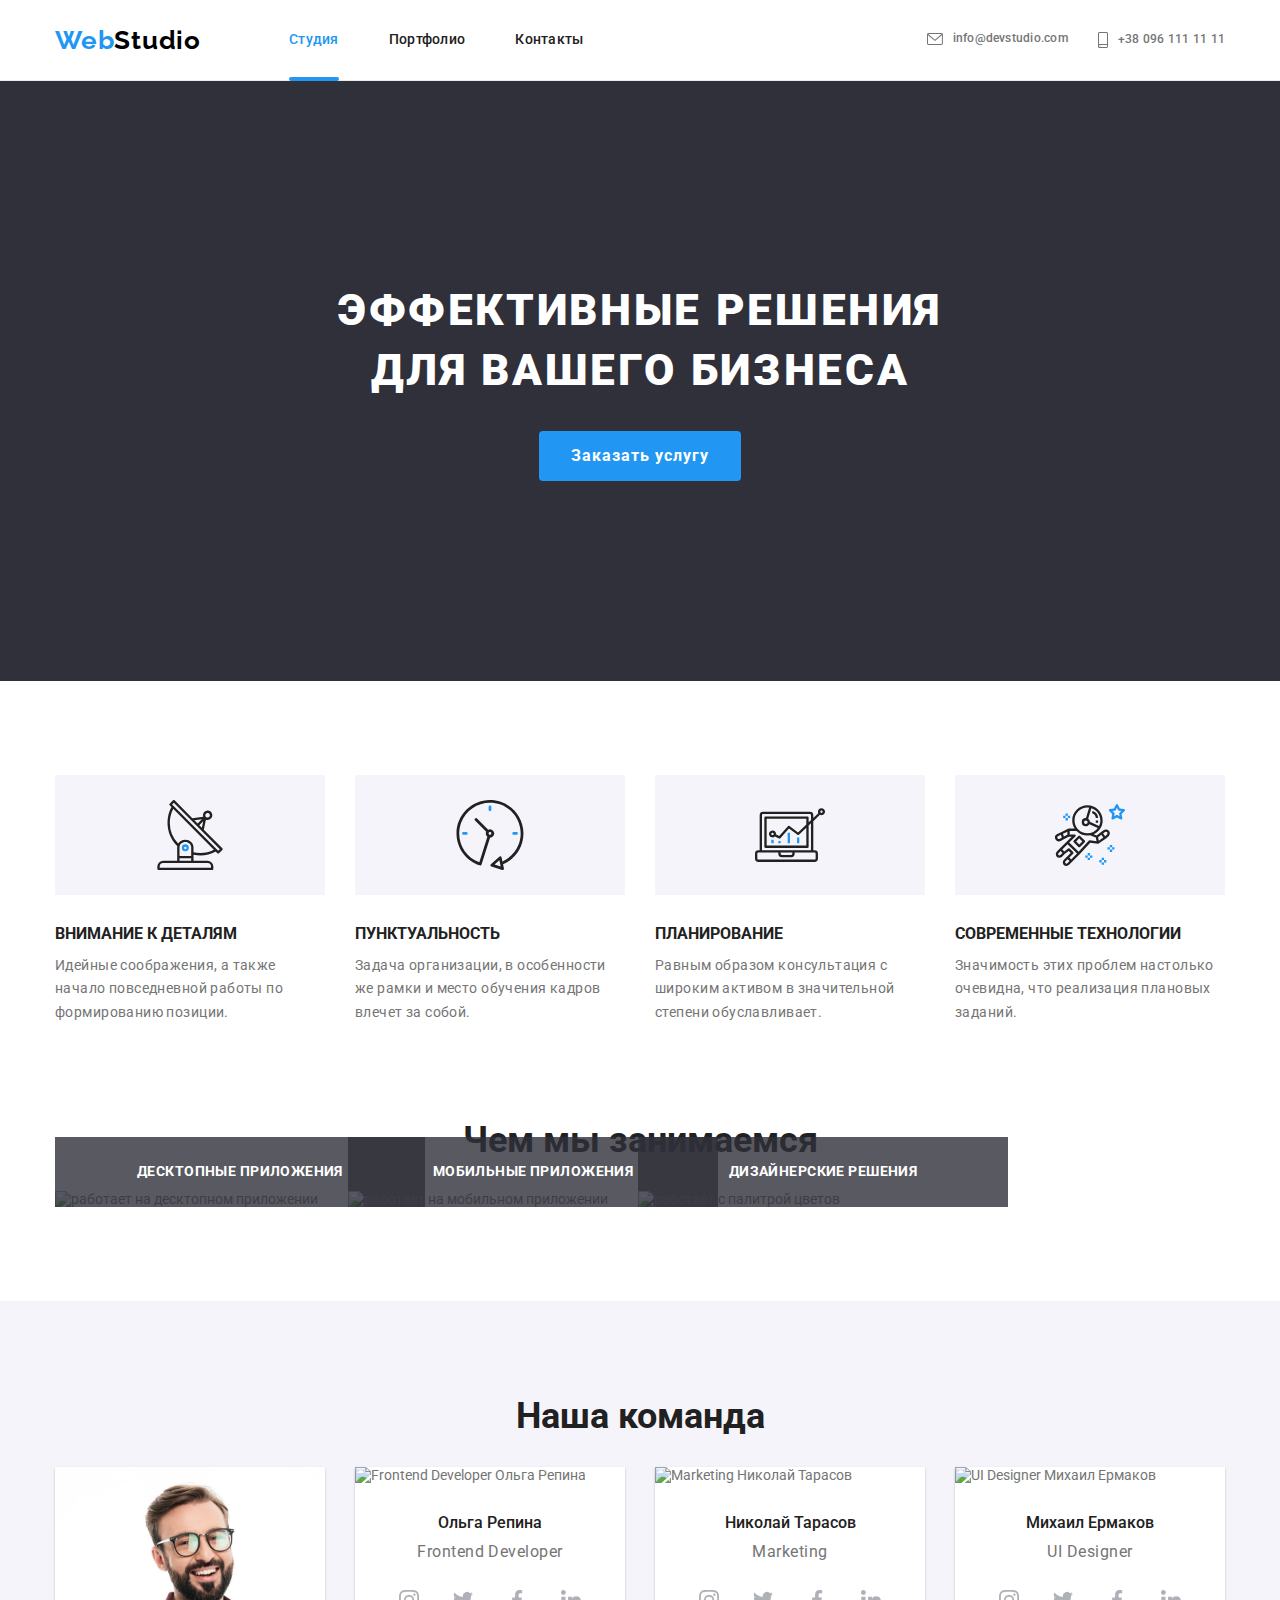
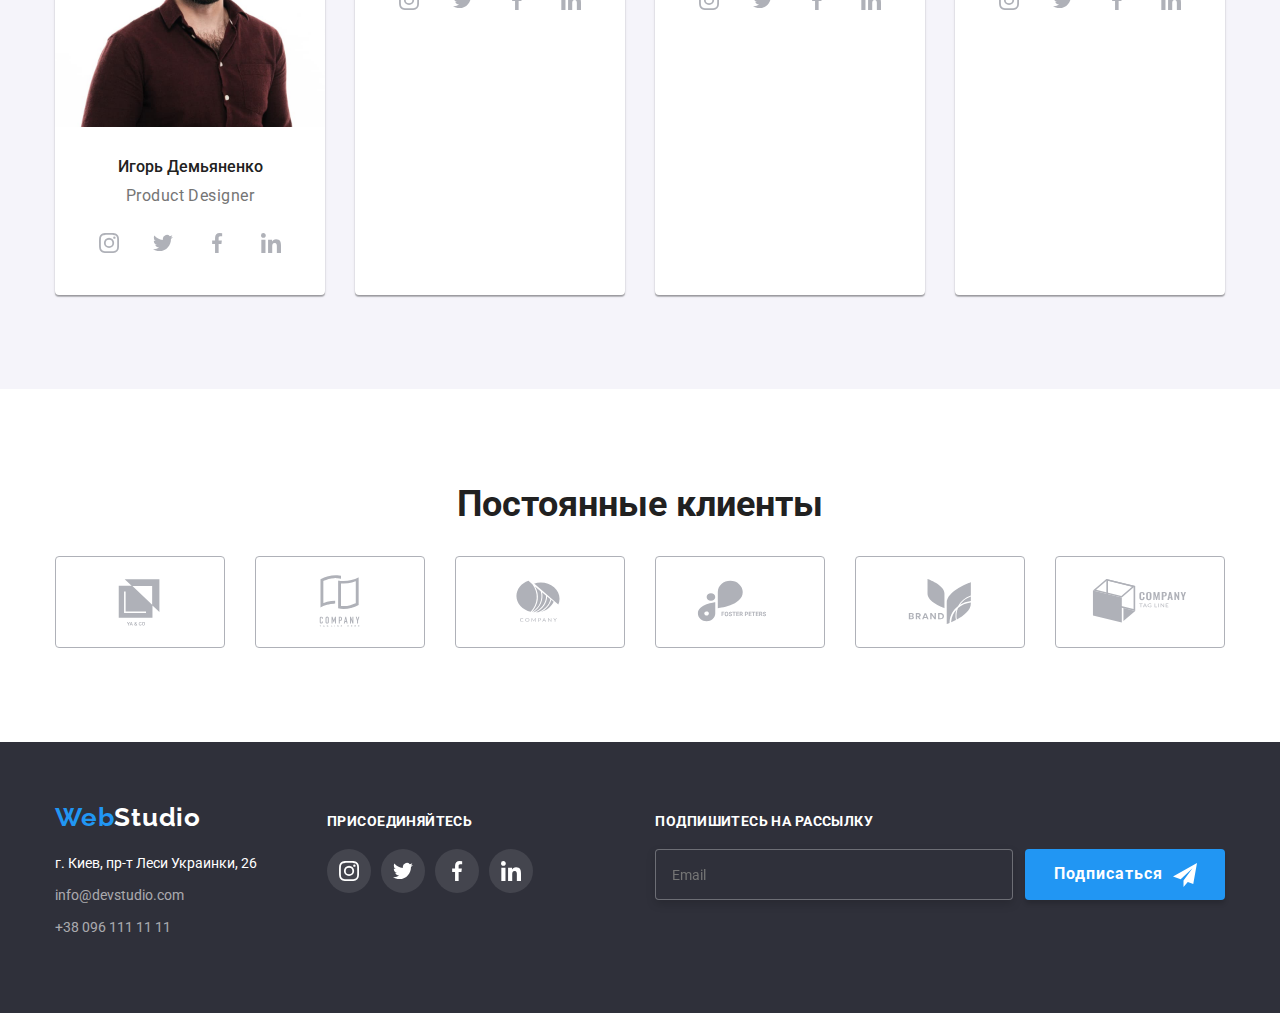
==== commit 23624f43: "add mobile, tablet, desktop to all" ====
--- a/index.html
+++ b/index.html
@@ -14,7 +14,7 @@
     <header class="style">
         <div class="container head-wrap">
             <nav class="nav">
-                <a href="./index.html" class="logo">Web<span class="logo__style">Studio</span></a>
+                <a href="./index.html" class="logo" is-open>Web<span class="logo__style">Studio</span></a>
 
                 <button type="button" class="mobile__button" data-menu-button>
                     <svg width="40" height="40" aria-label="Переключатель мобильного меню">
@@ -48,13 +48,33 @@
                         </a>
                     </li>
                     <li class="contacts__item">
-                        <a href="tel:+380961111111" class="contacts__link">
+                        <a href="tel:+380961111111" class="contacts__link contacts__link--tel">
                             <svg class="contacts__icon" width="10" height="16">
                                 <use href="./image/icons.svg#icon-smartphone-opt"></use>
                             </svg>
                             +38 096 111 11 11
                         </a>
                     </li>
+                </ul>
+
+                <ul class="header-socials">
+
+                    <li class="header-socials__item">
+                        <a href="" class="header-socials__link">Instagram</a>
+                    </li>
+
+                    <li class="header-socials__item">
+                        <a href="" class="header-socials__link">Twitter</a>
+                    </li>
+
+                    <li class="header-socials__item">
+                        <a href="" class="header-socials__link">Facebook</a>
+                    </li>
+
+                    <li class="header-socials__item">
+                        <a href="" class="header-socials__link">LinkedIn</a>
+                    </li>
+
                 </ul>
             </div>
 
@@ -66,7 +86,7 @@
     <main>
         <!-- hero -->
         <section class="hero">
-        <!-- <div class="container">
+        <div class="container">
             <h1 class="hero__title">Эффективные решения для вашего бизнеса</h1>
             <button type="button" class="hero__button" data-modal-open>Заказать услугу</button>
 
@@ -126,7 +146,7 @@
                     </button>
                 </div>
             </div>
-        </div> -->
+        </div>
         </section>
             
         <!-- competence -->
@@ -187,21 +207,46 @@
 
                     <li class="affairs__item">
                         <div class="affairs__card">
-                            <img src="./image/zanyatie-1-sq.jpg" alt="работает на десктопном приложении" width="370">
+
+                            <picture>
+                                <source 
+                                srcset="./image/desktop/zanyatie-1-1x.jpg 1x, ./image/desktop/img-2x.jpg 2x"
+                                media="(min-width: 960px)">
+                                <img 
+                                src="./image/desktop/zanyatie-1-1x.jpg" 
+                                alt="работает на десктопном приложении">
+                            </picture>
+
                             <p class="affairs__text">Десктопные приложения</p>
                         </div>
                     </li>
 
                     <li class="affairs__item">
                         <div class="affairs__card">
-                            <img src="./image/zanyatie-2-sq.jpg" alt="работает на мобильном приложении" width="370">
+
+                            <picture>
+                                <source 
+                                srcset="./image/desktop/zanyatie-2-1x.jpg 1x, ./image/desktop/img2-2x.jpg 2x" 
+                                media="(min-width: 960px)">
+                                <img src="./image/desktop/zanyatie-2-1x.jpg" 
+                                alt="работает на мобильном приложении">
+                            </picture>
+
                             <p class="affairs__text">Мобильные приложения</p>
                         </div>
                     </li>
 
                     <li class="affairs__item">
                         <div class="affairs__card">
-                            <img src="./image/zanyatie-3-sq.jpg" alt="работает с палитрой цветов" width="370">
+
+                            <picture>
+                                <source 
+                                srcset="./image/desktop/zanyatie-3-1x.jpg 1x, ./image/desktop/img3-2x.jpg 2x" 
+                                media="(min-width: 960px)">
+                                <img src="./image/desktop/zanyatie-3-1x.jpg" 
+                                alt="работает с палитрой цветов">
+                            </picture>
+
                             <p class="affairs__text">Дизайнерские решения</p>
                         </div>
                     </li>
@@ -217,7 +262,25 @@
                 <ul class="staff">
 
                     <li class="staff__item">
-                        <img src="./image/demyanenko-sq.jpg" alt="Product Designer Игорь Демьяненко" width="270">
+
+                        <picture>
+                            <source 
+                            srcset="./image/mobile/demyanenko-mobile-1x.jpg 1x, ./image/mobile/demyanenko-mobile-2x.jpg 2x" 
+                            media="(max-width: 480px)">
+
+                            <source 
+                            srcset="./image/tablet/demyanenko-tablet-1x.jpg 1x, ./image/tablet/demyanenko-tablet-2x.jpg 2x"
+                            media="(max-width: 768px)">
+
+                            <img 
+                            srcset="./image/desktop/demyanenko-desktop-1x.jpg 1x, ./image/desktop/demyanenko-desktop-2x.jpg 2x"
+                            media="(max-width: 1200px)"
+                            src="./image/mobile/demyanenko-tablet-1x.jpg" 
+                            alt="Product Designer Игорь Демьяненко"
+                            width="100%">
+
+                        </picture>
+
                         <div class="staff__info">
                             <h3 class="staff__name">Игорь Демьяненко</h3>
                             <p lang="en" class="staff__pos">Product Designer</p>
@@ -260,7 +323,25 @@
                     </li>
 
                     <li class="staff__item">
-                        <img src="./image/repina-sq.jpg" alt="Frontend Developer Ольга Репина" width="270">
+
+                        <picture>
+                            <source 
+                            srcset="./image/mobile/repina-mobile-1x.jpg 1x, ./image/mobile/repina-mobile-2x.jpg 2x"
+                            media="(max-width: 480px)">
+                        
+                            <source 
+                            srcset="./image/tablet/repina-tablet-1x.jpg 1x, ./image/tablet/repina-tablet-2x.jpg 2x"
+                            media="(max-width: 768px)">
+                        
+                            <img 
+                            srcset="./image/desktop/repina1x-desktop.jpg 1x, ./image/desktop/repina2x-desktop.jpg 2x"
+                            media="(max-width: 1200px)" 
+                            src="./image/mobile/repina-mobile-1x.jpg"
+                            alt="Frontend Developer Ольга Репина" 
+                            width="100%">
+                        
+                        </picture>
+
                         <div class="staff__info">
                             <h3 class="staff__name">Ольга Репина</h3>
                             <p lang="en" class="staff__pos">Frontend Developer</p>
@@ -303,7 +384,24 @@
                     </li>
 
                     <li class="staff__item">
-                        <img src="./image/tarasov-sq.jpg" alt="Marketing Николай Тарасов" width="270">
+
+                        <picture>
+                            <source 
+                            srcset="./image/mobile/tarasov-mobile-1x.jpg 1x, ./image/mobile/tarasov-mobile-2x.jpg 2x"
+                            media="(max-width: 480px)">
+                        
+                            <source 
+                            srcset="./image/tablet/tarasov-tablet-1x.jpg 1x, ./image/tablet/tarasov-tablet-2x.jpg 2x"
+                            media="(max-width: 768px)">
+                        
+                            <img 
+                            srcset="./image/desktop/tarasov1x-desktop.jpg 1x, ./image/desktop/tarasov2x-desktop.jpg 2x"
+                            media="(max-width: 1200px)" 
+                            src="./image/mobile/tarasov-mobile-1x.jpg" alt="Marketing Николай Тарасов"
+                            width="100%">
+                        
+                        </picture>
+
                         <div class="staff__info">
                             <h3 class="staff__name">Николай Тарасов</h3>
                             <p lang="en" class="staff__pos">Marketing</p>
@@ -346,7 +444,24 @@
                     </li>
 
                     <li class="staff__item">
-                        <img src="./image/ermakov-sq.jpg" alt="UI Designer Михаил Ермаков" width="270">
+
+                        <picture>
+                            <source 
+                            srcset="./image/mobile/ermakov-mobile-1x.jpg 1x, ./image/mobile/ermakov-mobile-2x.jpg 2x"
+                            media="(max-width: 480px)">
+                        
+                            <source 
+                            srcset="./image/tablet/ermakov-tablet-1x.jpg 1x, ./image/tablet/ermakov-tablet-2x.jpg 2x"
+                            media="(max-width: 768px)">
+                        
+                            <img 
+                            srcset="./image/desktop/ermakov1x-desktop.jpg 1x, ./image/desktop/ermakov2x-desktop.jpg 2x"
+                            media="(max-width: 1200px)" 
+                            src="./image/mobile/ermakov-mobile-1x.jpg" alt="UI Designer Михаил Ермаков"
+                            width="100%">
+                        
+                        </picture>
+
                         <div class="staff__info">
                             <h3 class="staff__name">Михаил Ермаков</h3>
                             <p lang="en" class="staff__pos">UI Designer</p>
--- a/css/main.min.css
+++ b/css/main.min.css
@@ -1,2 +1,2 @@
-:root{--primary-text-color: #757575;--title-text-color: #212121;--accent-color: #2196f3;--primary-white-color: #ffffff;--bg-color-filter: #f5f4fa;--bg-color-footer-header: #2f303a;--secondary-logo-color: #000000;--hover-button-color: #188CE8;--border-header-color: #ECECEC;--font-color-link-footer: rgba(255, 255, 255, 0.6);--color-icon: #AFB1B8;--bg-icon-footer: rgba(255, 255, 255, 0.1);--bg-position-block: rgba(47, 48, 58, 0.8);--bg-overlay: rgba(33, 150, 243, 0.9);--bg-backdrop: rgba(0, 0, 0, 0.2);--timing-function: cubic-bezier(0.4, 0, 0.2, 1);--duration: 250ms}body{background-color:var(--primary-white-color);color:var(--primary-text-color);font-family:Roboto, sans-serif;font-size:14px}body.modal-open{overflow:hidden}img{display:block;min-width:100%;height:auto}.site-nav,.contacts,.competence,.affairs,.staff,.socials,.clients,.address,.filter,.examples{list-style:none;margin-top:0;margin-bottom:0;padding-left:0}.site-nav__link,.contacts__link,.address__link{text-decoration:none;-webkit-transition:color var(--duration) var(--timing-function);transition:color var(--duration) var(--timing-function)}.site-nav__link:hover,.contacts__link:hover,.address__link:hover,.site-nav__link:focus,.contacts__link:focus,.address__link:focus{color:var(--accent-color)}.container{width:100%;margin-left:auto;margin-right:auto;padding-right:15px;padding-left:15px}@media screen and (min-width: 480px){.container{width:480px}}@media screen and (min-width: 768px){.container{width:768px}}@media screen and (min-width: 1200px){.container{width:1200px}}.section{padding-top:60px;padding-bottom:60px}.section:nth-child(2){padding-bottom:0}.section:nth-child(3n){display:none}.section:nth-child(4n){background-color:var(--bg-color-filter)}@media screen and (min-width: 1200px){.section{padding-top:94px;padding-bottom:94px}.section:nth-child(3n){display:block}}.section__title{margin-top:0;margin-bottom:30px;color:var(--title-text-color);font-weight:700;font-size:36px;line-height:1.17;text-align:center}.nav{width:100%;height:60px;display:-webkit-box;display:-ms-flexbox;display:flex;-webkit-box-align:center;-ms-flex-align:center;align-items:center;-webkit-box-pack:justify;-ms-flex-pack:justify;justify-content:space-between}.mobile__menu{z-index:10;display:none;position:absolute;top:100%;left:0;width:100%;background-color:var(--primary-white-color)}.mobile__menu.is-open{display:block}@media screen and (min-width: 480px){.mobile__menu{display:none;position:absolute;top:100%;width:100%;background-color:var(--primary-white-color)}.mobile__menu.is-open{display:block}}@media screen and (min-width: 768px){.mobile__menu{position:static;display:-webkit-box;display:-ms-flexbox;display:flex;-webkit-box-align:center;-ms-flex-align:center;align-items:center;-webkit-box-pack:justify;-ms-flex-pack:justify;justify-content:space-between}}.site-nav__item{display:-webkit-box;display:-ms-flexbox;display:flex;-webkit-box-align:center;-ms-flex-align:center;align-items:center;color:var(--primary-text-color);position:relative;margin-bottom:32px}.site-nav__item:hover,.site-nav__item:focus{color:var(--accent-color)}@media screen and (min-width: 1200px){.site-nav__item+.site-nav__item{margin-left:50px}}.site-nav__link{display:block;color:var(--title-text-color);font-weight:500;font-size:40px;line-height:1.17;letter-spacing:0.02em}.site-nav__link--current{color:var(--accent-color)}@media screen and (min-width: 768px){.site-nav__link{bottom:0}.site-nav__link--current::after{content:'';position:absolute;width:100%;bottom:-1.5px;display:-webkit-box;display:-ms-flexbox;display:flex;height:4px;background-color:var(--accent-color);border-radius:2px}}@media screen and (min-width: 1200px){.site-nav__link{line-height:1.17;padding-top:32px;padding-bottom:32px}}.contacts{margin-left:auto;display:-webkit-box;display:-ms-flexbox;display:flex;-webkit-box-orient:vertical;-webkit-box-direction:reverse;-ms-flex-direction:column-reverse;flex-direction:column-reverse;color:var(--primary-white-color)}@media screen and (min-width: 768px){.contacts{display:-webkit-box;display:-ms-flexbox;display:flex}}@media screen and (min-width: 1200px){.contacts__item+.contacts__item{margin-left:30px}}.contacts__link{display:-webkit-box;display:-ms-flexbox;display:flex;-webkit-box-align:center;-ms-flex-align:center;align-items:center;margin-bottom:32px;color:var(--primary-text-color);font-weight:500;font-size:34px;line-height:1.17;letter-spacing:0.02em}@media screen and (min-width: 768px){.contacts__link{font-size:12px}}@media screen and (min-width: 1200px){.contacts__link{line-height:1.14;padding-top:32px;padding-bottom:32px}}.contacts__link--mail{font-size:24px;line-height:1.16}.contacts__icon{display:none}@media screen and (min-width: 768px){.contacts__icon{margin-right:10px;cursor:pointer;fill:currentColor}}.mobile__button{-webkit-box-align:end;-ms-flex-align:end;align-items:flex-end;width:40px;height:40px;padding:0;margin:0;background-color:transparent;color:black;cursor:pointer;border:none}@media screen and (min-width: 768px){.mobile__button{display:none}}.mobile__button .icon-cross{display:none}.mobile__button.is-open .icon-cross{display:block}.mobile__button.is-open .icon-menu{display:none}.icon-cross:hover,.icon-cross:focus{color:var(--accent-color)}.icon-menu:hover,.icon-menu:focus{color:var(--accent-color)}.hero__button{padding:10px 32px;min-width:200px;display:block;margin:0 auto;color:var(--primary-white-color);background-color:var(--accent-color);font-family:inherit;font-weight:700;font-size:16px;line-height:1.9;text-align:center;letter-spacing:0.06em;cursor:pointer;border:none;border-radius:4px;-webkit-transition:background var(--duration) var(--timing-function),-webkit-box-shadow var(--duration) var(--timing-function);transition:background var(--duration) var(--timing-function),-webkit-box-shadow var(--duration) var(--timing-function);transition:background var(--duration) var(--timing-function),box-shadow var(--duration) var(--timing-function);transition:background var(--duration) var(--timing-function),box-shadow var(--duration) var(--timing-function),-webkit-box-shadow var(--duration) var(--timing-function)}.hero__button:hover,.hero__button:focus{background:var(--hover-button-color);-webkit-box-shadow:0px 4px 4px rgba(0,0,0,0.15);box-shadow:0px 4px 4px rgba(0,0,0,0.15)}.reg-form__button{display:-webkit-box;display:-ms-flexbox;display:flex;-webkit-box-align:center;-ms-flex-align:center;align-items:center;-webkit-box-pack:center;-ms-flex-pack:center;justify-content:center;width:200px;height:50px;margin:0 auto;border:none;background:var(--accent-color);-webkit-box-shadow:0px 4px 4px rgba(0,0,0,0.15);box-shadow:0px 4px 4px rgba(0,0,0,0.15);border-radius:4px;font-weight:700;font-size:16px;line-height:1.9;letter-spacing:0.06em;color:var(--primary-white-color);cursor:pointer}.modal__button{position:absolute;top:8px;right:8px;padding:0;border:none;background-color:var(--primary-white-color);cursor:pointer;-webkit-transition:color var(--duration) var(--timing-function);transition:color var(--duration) var(--timing-function)}.modal__button:hover,.modal__button:focus{color:var(--accent-color)}.form__button{display:-webkit-box;display:-ms-flexbox;display:flex;-webkit-box-align:center;-ms-flex-align:center;align-items:center;margin-left:auto;margin-right:auto;padding:10px 28px 10px 29px;font-weight:700;font-size:16px;line-height:1.9;letter-spacing:0.06em;color:var(--primary-white-color);background:var(--accent-color);-webkit-box-shadow:0px 4px 4px rgba(0,0,0,0.15);box-shadow:0px 4px 4px rgba(0,0,0,0.15);border:0;border-radius:4px;cursor:pointer}@media screen and (min-width: 1200px){.form__button{margin-left:12px}}.filter__button{padding:6px 22px;color:var(--title-text-color);background-color:var(--bg-color-filter);font-weight:500;font-size:16px;line-height:1.6;cursor:pointer;border:none;border-radius:4px;-webkit-transition:background-color var(--duration) var(--timing-function),color var(--duration) var(--timing-function),-webkit-box-shadow var(--duration) var(--timing-function);transition:background-color var(--duration) var(--timing-function),color var(--duration) var(--timing-function),-webkit-box-shadow var(--duration) var(--timing-function);transition:background-color var(--duration) var(--timing-function),color var(--duration) var(--timing-function),box-shadow var(--duration) var(--timing-function);transition:background-color var(--duration) var(--timing-function),color var(--duration) var(--timing-function),box-shadow var(--duration) var(--timing-function),-webkit-box-shadow var(--duration) var(--timing-function)}.filter__button:hover,.filter__button:focus{background-color:var(--accent-color);color:var(--primary-white-color);-webkit-box-shadow:0px 1px 1px rgba(0,0,0,0.12),0px 4px 4px rgba(0,0,0,0.06),1px 4px 6px rgba(0,0,0,0.16);box-shadow:0px 1px 1px rgba(0,0,0,0.12),0px 4px 4px rgba(0,0,0,0.06),1px 4px 6px rgba(0,0,0,0.16)}.filter__button--main{background-color:var(--accent-color);color:var(--primary-white-color)}.style{border-bottom:1px solid var(--border-header-color)}.head-wrap{position:relative}@media screen and (min-width: 480px){.head-wrap{position:relative}}.logo{display:block;padding-top:24px;padding-bottom:24px;color:var(--accent-color);font-family:Raleway, sans-serif;font-weight:700;font-size:26px;line-height:1.19;text-decoration:none;letter-spacing:0.03em}.logo__style{color:var(--secondary-logo-color);-webkit-transition:color var(--duration) var(--timing-function);transition:color var(--duration) var(--timing-function)}.logo:hover .logo__style,.logo:focus .logo__style{color:var(--accent-color)}.logo__color{color:var(--primary-white-color)}.logo__position{margin-bottom:20px;padding-top:0;padding-bottom:0}.hero{height:600px;max-width:480px;margin-left:auto;margin-right:auto;padding-top:200px;padding-bottom:200px;background-color:var(--bg-color-footer-header);background-image:-webkit-gradient(linear, left bottom, left top, from(rgba(47,48,58,0.4)), to(rgba(47,48,58,0.4))),url("../image/main-img-sq.jpg");background-image:linear-gradient(to top, rgba(47,48,58,0.4), rgba(47,48,58,0.4)),url("../image/main-img-sq.jpg");background-repeat:no-repeat;background-position:center;background-size:cover}.hero__title{width:696px;margin:0 auto 30px;color:var(--primary-white-color);font-weight:900;font-size:44px;line-height:1.36;text-align:center;letter-spacing:0.06em;text-transform:uppercase}@media screen and (min-width: 1200px){.hero__title{width:696px}}.backdrop{position:fixed;top:0;left:0;width:100%;height:100%;padding:93px 15px;background-color:var(--bg-backdrop);overflow-y:scroll;z-index:1;opacity:1;visibility:visible;-webkit-transition:opacity var(--duration) var(--timing-function),visibility var(--duration) var(--timing-function);transition:opacity var(--duration) var(--timing-function),visibility var(--duration) var(--timing-function)}.backdrop.is-hidden{opacity:0;pointer-events:none;visibility:hidden}.modal{position:relative;width:450px;height:609px;padding:40px;background-color:var(--primary-white-color);-webkit-box-shadow:0px 1px 3px rgba(0,0,0,0.12),0px 1px 1px rgba(0,0,0,0.14),0px 2px 1px rgba(0,0,0,0.2);box-shadow:0px 1px 3px rgba(0,0,0,0.12),0px 1px 1px rgba(0,0,0,0.14),0px 2px 1px rgba(0,0,0,0.2);border-radius:4px;-webkit-transition:-webkit-transform var(--duration) var(--timing-function);transition:-webkit-transform var(--duration) var(--timing-function);transition:transform var(--duration) var(--timing-function);transition:transform var(--duration) var(--timing-function), -webkit-transform var(--duration) var(--timing-function)}.backdrop.is-hidden .modal{-webkit-transform:translate(-50%, -50%) scale(2);transform:translate(-50%, -50%) scale(2)}.reg-form{display:-webkit-box;display:-ms-flexbox;display:flex;-webkit-box-align:center;-ms-flex-align:center;align-items:center;-webkit-box-orient:vertical;-webkit-box-direction:normal;-ms-flex-direction:column;flex-direction:column;-ms-flex-wrap:nowrap;flex-wrap:nowrap}.reg-form__header{display:block;margin:0;margin-bottom:12px;padding:0;text-align:center;font-weight:700;font-size:20px;line-height:1.15;letter-spacing:0.03em;color:var(--title-text-color)}.reg-form__item{display:inline-block;color:var(--primary-text-color);position:relative;margin-bottom:10px}.reg-form__item:nth-child(5n){margin-bottom:20px}.reg-form__input{display:inline-block;width:370px;height:40px;padding:0;padding-left:42px;border:1px solid rgba(117,117,117,0.5);border-radius:4px;color:rgba(117,117,117,0.5);-webkit-transition:border-color var(--duration) var(--timing-function);transition:border-color var(--duration) var(--timing-function)}.reg-form__item:focus-within .reg-form__input{border-color:var(--accent-color);outline:none}.reg-form__icon{position:absolute;left:12px;-webkit-transform:translateY(11px);transform:translateY(11px);fill:currentColor;color:var(--secondary-logo-color);-webkit-transition:color var(--duration) var(--timing-function);transition:color var(--duration) var(--timing-function)}.reg-form__item:focus-within .reg-form__icon{color:var(--accent-color)}.reg-form__text{display:-webkit-box;display:-ms-flexbox;display:flex;margin-bottom:4px;font-size:12px;line-height:1.17;letter-spacing:0.01em;color:var(--primary-text-color)}.reg-form__textarea{height:120px;padding:12px 16px;resize:none;line-height:1.14;letter-spacing:0.01em}.reg-form__agreement{display:-webkit-box;display:-ms-flexbox;display:flex;-webkit-box-align:center;-ms-flex-align:center;align-items:center;font-size:12px;line-height:1.7;letter-spacing:0.03em;color:var(--primary-text-color);margin-bottom:30px}.reg-form__checkbox{position:absolute;width:1px;height:1px;margin:-1px;padding:0;clip:rect(0 0 0 0);overflow:hidden}.reg-form__custom-checkbox{display:inline-block;margin-right:8.4px;width:16px;height:15px;border:2px solid var(--secondary-logo-color);border-radius:2px;-webkit-transition:border-color var(--duration) var(--timing-function),background-color var(--duration) var(--timing-function);transition:border-color var(--duration) var(--timing-function),background-color var(--duration) var(--timing-function)}.reg-form__checkbox:checked+.reg-form__custom-checkbox{background-color:var(--accent-color);background-image:url(../image/vector-1.svg);background-position:center;background-repeat:no-repeat;border-color:var(--accent-color)}.reg-form__checkbox:focus+.reg-form__custom-checkbox,.reg-form__checkbox:hover+.reg-form__custom-checkbox{border-color:var(--accent-color)}.reg-form__policy{color:var(--accent-color)}.competence{margin-bottom:60px}@media screen and (min-width: 768px){.competence{display:-webkit-box;display:-ms-flexbox;display:flex;-ms-flex-wrap:wrap;flex-wrap:wrap;-webkit-box-pack:justify;-ms-flex-pack:justify;justify-content:space-between}}@media screen and (min-width: 1200px){.competence{margin-bottom:0}}.competence__item{width:100%;margin-bottom:30px}.competence__item:last-child{margin-bottom:0}@media screen and (min-width: 768px){.competence__item{width:calc(50% - 15px)}.competence__item:nth-last-child(-n+2){margin-bottom:0}}@media screen and (min-width: 1200px){.competence__item{width:270px;margin-bottom:0}}.competence__icon{display:-webkit-box;display:-ms-flexbox;display:flex;-webkit-box-align:center;-ms-flex-align:center;align-items:center;-webkit-box-pack:center;-ms-flex-pack:center;justify-content:center;width:100%;height:120px;margin-bottom:30px;background-color:var(--bg-color-filter)}.competence__title{width:100%;text-align:center;margin-top:0;margin-bottom:10px;font-weight:700;line-height:1.14;text-transform:uppercase;color:var(--title-text-color)}@media screen and (min-width: 480px){.competence__title{width:100%;text-align:center}}@media screen and (min-width: 768px){.competence__title{text-align:inherit}}.competence__content{margin-top:0;margin-bottom:0px;line-height:1.7;letter-spacing:0.03em}.affairs{display:-webkit-box;display:-ms-flexbox;display:flex}.affairs__item+.affairs__item{margin-left:30px}.affairs__card{position:relative;display:-webkit-box;display:-ms-flexbox;display:flex;-webkit-box-align:end;-ms-flex-align:end;align-items:flex-end}.affairs__text{display:-webkit-box;display:-ms-flexbox;display:flex;-webkit-box-align:center;-ms-flex-align:center;align-items:center;-webkit-box-pack:center;-ms-flex-pack:center;justify-content:center;margin:0;width:370px;height:70px;background-color:var(--bg-position-block);font-weight:700;line-height:1.14;letter-spacing:0.03em;text-transform:uppercase;color:var(--primary-white-color);position:absolute}.staff{width:100%}@media screen and (min-width: 768px){.staff{display:-webkit-box;display:-ms-flexbox;display:flex;-ms-flex-wrap:wrap;flex-wrap:wrap;-webkit-box-pack:justify;-ms-flex-pack:justify;justify-content:space-between}}.staff__item{width:100%;margin-bottom:30px;background-color:var(--primary-white-color);-webkit-box-shadow:0px 1px 3px rgba(0,0,0,0.12),0px 1px 1px rgba(0,0,0,0.14),0px 2px 1px rgba(0,0,0,0.2);box-shadow:0px 1px 3px rgba(0,0,0,0.12),0px 1px 1px rgba(0,0,0,0.14),0px 2px 1px rgba(0,0,0,0.2);border-radius:0px 0px 4px 4px}.staff__item:last-child{margin-bottom:0}@media screen and (min-width: 768px){.staff__item{width:calc(50% - 15px)}.staff__item:nth-last-child(-n+2){margin-bottom:0}}@media screen and (min-width: 1200px){.staff__item{width:270px;margin-bottom:0}}.staff__name{margin-bottom:10px;margin-top:0;color:var(--title-text-color);font-weight:500;font-size:16px;line-height:1.19;text-align:center}.staff__info{padding-top:30px;padding-bottom:30px}.staff__pos{margin-top:0;margin-bottom:16px;font-size:16px;line-height:1.19;text-align:center;letter-spacing:0.03em}.socials{display:-webkit-box;display:-ms-flexbox;display:flex;-webkit-box-align:none;-ms-flex-align:none;align-items:none;-webkit-box-pack:center;-ms-flex-pack:center;justify-content:center}.socials__icon{fill:currentColor}.socials__item+.socials__item{margin-left:10px}.footer-stand .socials__link{background-color:var(--bg-icon-footer);color:var(--primary-white-color)}.socials__link{display:-webkit-box;display:-ms-flexbox;display:flex;-webkit-box-align:center;-ms-flex-align:center;align-items:center;-webkit-box-pack:center;-ms-flex-pack:center;justify-content:center;width:44px;height:44px;border-radius:50%;color:var(--color-icon);-webkit-transition:background-color var(--duration) var(--timing-function),color var(--duration) var(--timing-function);transition:background-color var(--duration) var(--timing-function),color var(--duration) var(--timing-function)}.socials__link:hover,.socials__link:focus{background-color:var(--accent-color);color:var(--primary-white-color)}.clients{display:-webkit-box;display:-ms-flexbox;display:flex;-ms-flex-wrap:wrap;flex-wrap:wrap;-webkit-box-pack:justify;-ms-flex-pack:justify;justify-content:space-between}.clients__icon{fill:currentColor}.clients__item{width:calc(50% - 15px);margin-bottom:30px;color:var(--color-icon)}.clients__item:nth-last-child(-n+2){margin-bottom:0}@media screen and (min-width: 768px){.clients__item{width:226px}.clients__item:nth-last-child(-n+3){margin-bottom:0}}@media screen and (min-width: 1200px){.clients__item{width:170px;margin-bottom:0}}.clients__link{display:-webkit-box;display:-ms-flexbox;display:flex;-webkit-box-align:center;-ms-flex-align:center;align-items:center;-webkit-box-pack:center;-ms-flex-pack:center;justify-content:center;width:100%;height:92px;border:1px solid var(--color-icon);border-radius:4px;color:var(--color-icon);-webkit-transition:border var(--duration) var(--timing-function),color var(--duration) var(--timing-function);transition:border var(--duration) var(--timing-function),color var(--duration) var(--timing-function)}.clients__link:hover,.clients__link:focus{border:1px solid var(--accent-color);color:var(--accent-color)}.footer{padding-top:60px;padding-bottom:60px;background-color:var(--bg-color-footer-header)}.footer__wrap{display:-webkit-box;display:-ms-flexbox;display:flex;-webkit-box-orient:vertical;-webkit-box-direction:normal;-ms-flex-direction:column;flex-direction:column}@media screen and (min-width: 1200px){.footer__wrap{display:-webkit-box;display:-ms-flexbox;display:flex;-webkit-box-orient:horizontal;-webkit-box-direction:normal;-ms-flex-direction:row;flex-direction:row;-webkit-box-align:baseline;-ms-flex-align:baseline;align-items:baseline}}.mobile{text-align:center;margin-bottom:60px}@media screen and (min-width: 1200px){.mobile{text-align:inherit;margin-bottom:0}}@media screen and (min-width: 768px){.tablet{display:-webkit-box;display:-ms-flexbox;display:flex;-webkit-box-pack:space-evenly;-ms-flex-pack:space-evenly;justify-content:space-evenly;-webkit-box-align:baseline;-ms-flex-align:baseline;align-items:baseline}}@media screen and (min-width: 1200px){.tablet{display:-webkit-box;display:-ms-flexbox;display:flex;-webkit-box-pack:start;-ms-flex-pack:start;justify-content:start;margin-bottom:0}}.address{line-height:1.7;font-style:normal}.address__item{margin-bottom:8px;color:var(--primary-white-color)}.address__link{color:var(--font-color-link-footer)}.footer-stand{text-align:center;margin-bottom:60px}@media screen and (min-width: 1200px){.footer-stand{margin-left:70px;text-align:inherit}}.footer-stand__header{margin-top:0;margin-bottom:20px;font-weight:700;line-height:1.14;letter-spacing:0.03em;text-transform:uppercase;color:var(--primary-white-color)}.form{text-align:center}.form__icon{margin-left:10px}@media screen and (min-width: 1200px){.form{margin-left:auto;text-align:inherit}}@media screen and (min-width: 1200px){.wrapper{display:-webkit-box;display:-ms-flexbox;display:flex}}.form__input{width:100%;padding-top:15px;padding-left:16px;padding-bottom:15px;margin-bottom:20px;border:1px solid rgba(255,255,255,0.3);-webkit-filter:drop-shadow(0px 4px 4px rgba(0,0,0,0.15));filter:drop-shadow(0px 4px 4px rgba(0,0,0,0.15));border-radius:4px;background-color:var(--bg-color-footer-header);color:var(--font-color-link-footer)}@media screen and (min-width: 768px){.form__input{width:450px}}@media screen and (min-width: 1200px){.form__input{width:358px;margin-bottom:0}}.form__message{display:block;margin-bottom:20px;margin-top:0;font-weight:700;line-height:1.14;letter-spacing:0.03em;text-transform:uppercase;color:var(--primary-white-color)}@media screen and (min-width: 480px){.filter{display:-webkit-box;display:-ms-flexbox;display:flex;-ms-flex-wrap:wrap;flex-wrap:wrap;margin-bottom:40px}.filter__item+.filter__item{margin-left:8px}.filter__item:nth-child(4){margin-left:0}.filter__item:nth-child(-n+3){margin-bottom:15px}}@media screen and (min-width: 768px){.filter{display:-webkit-box;display:-ms-flexbox;display:flex;-webkit-box-align:none;-ms-flex-align:none;align-items:none;-webkit-box-pack:center;-ms-flex-pack:center;justify-content:center;margin-bottom:50px}.filter__item:nth-child(4){margin-left:8px}}.examples__item{width:100%;margin-right:30px;margin-bottom:30px}.examples__item:nth-child(3n){margin-right:0}.examples__item:nth-last-child(-n+3){margin-bottom:0}.project{display:block;color:var(--primary-text-color);text-decoration:none;-webkit-transition:-webkit-box-shadow var(--duration) var(--timing-function);transition:-webkit-box-shadow var(--duration) var(--timing-function);transition:box-shadow var(--duration) var(--timing-function);transition:box-shadow var(--duration) var(--timing-function), -webkit-box-shadow var(--duration) var(--timing-function)}.project:hover,.project:focus{-webkit-box-shadow:0px 1px 1px rgba(0,0,0,0.12),0px 4px 4px rgba(0,0,0,0.06),1px 4px 6px rgba(0,0,0,0.16);box-shadow:0px 1px 1px rgba(0,0,0,0.12),0px 4px 4px rgba(0,0,0,0.06),1px 4px 6px rgba(0,0,0,0.16)}.project__img-wrap{position:relative;overflow:hidden}.project__overlay{position:absolute;top:0;left:0;margin:0;width:100%;height:100%;padding:63px 24px;background-color:var(--bg-overlay);opacity:0;font-size:18px;line-height:1.56;letter-spacing:0.03em;color:var(--primary-white-color);-webkit-transform:translateY(101%);transform:translateY(101%);-webkit-transition:-webkit-transform var(--duration) var(--timing-function);transition:-webkit-transform var(--duration) var(--timing-function);transition:transform var(--duration) var(--timing-function);transition:transform var(--duration) var(--timing-function), -webkit-transform var(--duration) var(--timing-function)}.project:hover .project__overlay,.project:focus .project__overlay{opacity:1;-webkit-transform:translateY(0);transform:translateY(0)}.project__info{padding:20px 24px;border:1px solid #EEEEEE;border-top:0}.project__title{margin-bottom:4px;margin-top:0;color:var(--title-text-color);font-weight:700;font-size:18px;line-height:2;letter-spacing:0.06em}.project__type{margin-top:0;margin-bottom:0;font-size:16px;line-height:1.9;letter-spacing:0.03em}
+:root{--primary-text-color: #757575;--title-text-color: #212121;--accent-color: #2196f3;--primary-white-color: #ffffff;--bg-color-filter: #f5f4fa;--bg-color-footer-header: #2f303a;--secondary-logo-color: #000000;--hover-button-color: #188CE8;--border-header-color: #ECECEC;--font-color-link-footer: rgba(255, 255, 255, 0.6);--color-icon: #AFB1B8;--bg-icon-footer: rgba(255, 255, 255, 0.1);--bg-position-block: rgba(47, 48, 58, 0.8);--bg-overlay: rgba(33, 150, 243, 0.9);--bg-backdrop: rgba(0, 0, 0, 0.2);--timing-function: cubic-bezier(0.4, 0, 0.2, 1);--duration: 250ms}body{background-color:var(--primary-white-color);color:var(--primary-text-color);font-family:Roboto, sans-serif;font-size:14px}body.modal-open{overflow:hidden}img{display:block;min-width:100%;height:auto}.site-nav,.contacts,.header-socials,.competence,.affairs,.staff,.socials,.clients,.address,.filter,.examples{list-style:none;margin-top:0;margin-bottom:0;padding-left:0}.site-nav__link,.contacts__link,.header-socials__link,.address__link{text-decoration:none;-webkit-transition:color var(--duration) var(--timing-function);transition:color var(--duration) var(--timing-function)}.site-nav__link:hover,.contacts__link:hover,.header-socials__link:hover,.address__link:hover,.site-nav__link:focus,.contacts__link:focus,.header-socials__link:focus,.address__link:focus{color:var(--accent-color)}.container{width:100%;margin-left:auto;margin-right:auto;padding-right:15px;padding-left:15px}@media screen and (min-width: 480px){.container{width:480px}}@media screen and (min-width: 768px){.container{width:768px}}@media screen and (min-width: 1200px){.container{width:1200px}}.section{padding-top:60px;padding-bottom:60px}.section:nth-child(2){padding-bottom:0}.section:nth-child(3n){display:none}.section:nth-child(4n){background-color:var(--bg-color-filter)}@media screen and (min-width: 1200px){.section{padding-top:94px;padding-bottom:94px}.section:nth-child(3n){display:block}}.section__title{margin-top:0;margin-bottom:30px;color:var(--title-text-color);font-weight:700;font-size:36px;line-height:1.17;text-align:center}.nav{width:100%;display:-webkit-box;display:-ms-flexbox;display:flex;-webkit-box-align:center;-ms-flex-align:center;align-items:center;-webkit-box-pack:justify;-ms-flex-pack:justify;justify-content:space-between}.mobile__menu{z-index:10;display:none;width:100%;background-color:var(--primary-white-color)}.mobile__menu.is-open{display:-webkit-box;display:-ms-flexbox;display:flex;-webkit-box-align:none;-ms-flex-align:none;align-items:none;-webkit-box-pack:justify;-ms-flex-pack:justify;justify-content:space-between;-webkit-box-orient:vertical;-webkit-box-direction:normal;-ms-flex-direction:column;flex-direction:column;position:fixed;top:0;left:0;height:100%;width:100%;padding:48px 40px;overflow:scroll}@media screen and (min-width: 768px){.mobile__menu{position:static;display:-webkit-box;display:-ms-flexbox;display:flex;-webkit-box-align:center;-ms-flex-align:center;align-items:center}}@media screen and (min-width: 1200px){.mobile__menu{display:-webkit-box;display:-ms-flexbox;display:flex;-webkit-box-align:center;-ms-flex-align:center;align-items:center}}@media screen and (max-width: 767px){.site-nav{margin-bottom:302px}}@media screen and (min-width: 768px){.site-nav{margin-left:88px;display:-webkit-box;display:-ms-flexbox;display:flex;-webkit-box-pack:justify;-ms-flex-pack:justify;justify-content:space-between}}.site-nav__item{display:-webkit-box;display:-ms-flexbox;display:flex;-webkit-box-align:center;-ms-flex-align:center;align-items:center;color:var(--primary-text-color);position:relative;margin-bottom:32px}.site-nav__item:last-child{margin-bottom:0}.site-nav__item:hover,.site-nav__item:focus{color:var(--accent-color)}@media screen and (min-width: 768px){.site-nav__item{margin-bottom:0}.site-nav__item+.site-nav__item{margin-left:50px}}.site-nav__link{display:block;color:var(--title-text-color);font-weight:500;letter-spacing:0.02em}.site-nav__link--current{color:var(--accent-color)}@media screen and (max-width: 767px){.site-nav__link{font-size:40px;line-height:1.17}}@media screen and (min-width: 768px){.site-nav__link{padding-top:32px;padding-bottom:32px}}@media screen and (min-width: 1200px){.site-nav__link{line-height:1.14}}.site-nav__link--current::after{content:'';position:absolute;width:100%;bottom:-1px;display:-webkit-box;display:-ms-flexbox;display:flex;height:4px;background-color:var(--accent-color);border-radius:2px;display:none}@media screen and (min-width: 768px){.site-nav__link--current::after{display:block}}.contacts{display:-webkit-box;display:-ms-flexbox;display:flex;-webkit-box-orient:vertical;-webkit-box-direction:reverse;-ms-flex-direction:column-reverse;flex-direction:column-reverse;color:var(--primary-white-color)}@media screen and (min-width: 768px){.contacts{display:-webkit-box;display:-ms-flexbox;display:flex;-webkit-box-orient:vertical;-webkit-box-direction:normal;-ms-flex-direction:column;flex-direction:column;margin-left:auto}}@media screen and (min-width: 1200px){.contacts{-webkit-box-orient:inherit;-webkit-box-direction:inherit;-ms-flex-direction:inherit;flex-direction:inherit}.contacts__item+.contacts__item{margin-left:30px}}.contacts__link{display:-webkit-box;display:-ms-flexbox;display:flex;-webkit-box-align:center;-ms-flex-align:center;align-items:center;color:var(--primary-text-color);font-weight:500;letter-spacing:0.02em}@media screen and (max-width: 767px){.contacts__link{font-size:34px;line-height:1.17}}@media screen and (min-width: 768px){.contacts__link{font-size:12px}}@media screen and (min-width: 1200px){.contacts__link{line-height:1.14;padding-top:32px;padding-bottom:32px}}@media screen and (max-width: 767px){.contacts__link--mail{font-size:24px;line-height:1.16;margin-bottom:64px}}@media screen and (min-width: 768px){.contacts__link--mail{margin-bottom:10px}}@media screen and (min-width: 1200px){.contacts__link--mail{margin-bottom:0}}@media screen and (max-width: 767px){.contacts__link--tel{color:var(--accent-color);margin-bottom:32px}}.contacts__icon{display:none}@media screen and (min-width: 768px){.contacts__icon{display:block;margin-right:10px;cursor:pointer;fill:currentColor}}.header-socials{display:-webkit-box;display:-ms-flexbox;display:flex;-webkit-box-align:center;-ms-flex-align:center;align-items:center;-ms-flex-wrap:wrap;flex-wrap:wrap}@media screen and (min-width: 768px){.header-socials{display:none}}.header-socials__item{border-left:1px solid rgba(33,33,33,0.2);padding-left:10px}.header-socials__item+.header-socials__item{margin-left:10px}.header-socials__item:first-child{margin-left:0;padding-left:0;border-left:transparent}.header-socials__link{font-weight:500;font-size:18px;line-height:1.2;letter-spacing:0.02em;color:var(--accent-color)}.mobile__button{position:absolute;z-index:100;right:30px;-webkit-box-align:end;-ms-flex-align:end;align-items:flex-end;width:40px;height:40px;padding:0;margin:0;background-color:transparent;color:black;cursor:pointer;border:none}@media screen and (min-width: 768px){.mobile__button{display:none}}.mobile__button .icon-cross{display:none}.mobile__button.is-open .icon-cross{display:block}.mobile__button.is-open .icon-menu{display:none}.icon-cross:hover,.icon-cross:focus{color:var(--accent-color)}.icon-menu:hover,.icon-menu:focus{color:var(--accent-color)}.hero__button{padding:10px 32px;min-width:200px;display:block;margin:0 auto;color:var(--primary-white-color);background-color:var(--accent-color);font-family:inherit;font-weight:700;font-size:16px;line-height:1.9;text-align:center;letter-spacing:0.06em;cursor:pointer;border:none;border-radius:4px;-webkit-transition:background var(--duration) var(--timing-function),-webkit-box-shadow var(--duration) var(--timing-function);transition:background var(--duration) var(--timing-function),-webkit-box-shadow var(--duration) var(--timing-function);transition:background var(--duration) var(--timing-function),box-shadow var(--duration) var(--timing-function);transition:background var(--duration) var(--timing-function),box-shadow var(--duration) var(--timing-function),-webkit-box-shadow var(--duration) var(--timing-function)}.hero__button:hover,.hero__button:focus{background:var(--hover-button-color);-webkit-box-shadow:0px 4px 4px rgba(0,0,0,0.15);box-shadow:0px 4px 4px rgba(0,0,0,0.15)}.reg-form__button{display:-webkit-box;display:-ms-flexbox;display:flex;-webkit-box-align:center;-ms-flex-align:center;align-items:center;-webkit-box-pack:center;-ms-flex-pack:center;justify-content:center;width:200px;height:50px;margin:0 auto;border:none;background:var(--accent-color);-webkit-box-shadow:0px 4px 4px rgba(0,0,0,0.15);box-shadow:0px 4px 4px rgba(0,0,0,0.15);border-radius:4px;font-weight:700;font-size:16px;line-height:1.9;letter-spacing:0.06em;color:var(--primary-white-color);cursor:pointer}.modal__button{position:absolute;top:8px;right:8px;padding:0;border:none;background-color:var(--primary-white-color);cursor:pointer;-webkit-transition:color var(--duration) var(--timing-function);transition:color var(--duration) var(--timing-function)}.modal__button:hover,.modal__button:focus{color:var(--accent-color)}.form__button{display:-webkit-box;display:-ms-flexbox;display:flex;-webkit-box-align:center;-ms-flex-align:center;align-items:center;margin-left:auto;margin-right:auto;padding:10px 28px 10px 29px;font-weight:700;font-size:16px;line-height:1.9;letter-spacing:0.06em;color:var(--primary-white-color);background:var(--accent-color);-webkit-box-shadow:0px 4px 4px rgba(0,0,0,0.15);box-shadow:0px 4px 4px rgba(0,0,0,0.15);border:0;border-radius:4px;cursor:pointer}@media screen and (min-width: 1200px){.form__button{margin-left:12px}}.filter__button{padding:6px 22px;color:var(--title-text-color);background-color:var(--bg-color-filter);font-weight:500;font-size:16px;line-height:1.6;cursor:pointer;border:none;border-radius:4px;-webkit-transition:background-color var(--duration) var(--timing-function),color var(--duration) var(--timing-function),-webkit-box-shadow var(--duration) var(--timing-function);transition:background-color var(--duration) var(--timing-function),color var(--duration) var(--timing-function),-webkit-box-shadow var(--duration) var(--timing-function);transition:background-color var(--duration) var(--timing-function),color var(--duration) var(--timing-function),box-shadow var(--duration) var(--timing-function);transition:background-color var(--duration) var(--timing-function),color var(--duration) var(--timing-function),box-shadow var(--duration) var(--timing-function),-webkit-box-shadow var(--duration) var(--timing-function)}.filter__button:hover,.filter__button:focus{background-color:var(--accent-color);color:var(--primary-white-color);-webkit-box-shadow:0px 1px 1px rgba(0,0,0,0.12),0px 4px 4px rgba(0,0,0,0.06),1px 4px 6px rgba(0,0,0,0.16);box-shadow:0px 1px 1px rgba(0,0,0,0.12),0px 4px 4px rgba(0,0,0,0.06),1px 4px 6px rgba(0,0,0,0.16)}.filter__button--main{background-color:var(--accent-color);color:var(--primary-white-color)}.style{border-bottom:1px solid var(--border-header-color)}.head-wrap{position:relative}.logo{display:block;padding-top:24px;padding-bottom:24px;color:var(--accent-color);font-family:Raleway, sans-serif;font-weight:700;font-size:26px;line-height:1.19;text-decoration:none;letter-spacing:0.03em}.logo__style{color:var(--secondary-logo-color);-webkit-transition:color var(--duration) var(--timing-function);transition:color var(--duration) var(--timing-function)}.logo:hover .logo__style,.logo:focus .logo__style{color:var(--accent-color)}.logo__color{color:var(--primary-white-color)}.logo__position{margin-bottom:20px;padding-top:0;padding-bottom:0}.hero{max-width:480px;height:400px;margin-left:auto;margin-right:auto;padding-top:118px;padding-bottom:118px;background-color:var(--bg-color-footer-header);background-image:-webkit-gradient(linear, left bottom, left top, from(rgba(47,48,58,0.4)), to(rgba(47,48,58,0.4))),url("/image/mobile/bg-img-mobile-1x.jpg");background-image:linear-gradient(to top, rgba(47,48,58,0.4), rgba(47,48,58,0.4)),url("/image/mobile/bg-img-mobile-1x.jpg");background-repeat:no-repeat;background-position:center;background-size:cover}@media (min-device-pixel-ratio: 2), (-webkit-min-device-pixel-ratio: 2), (min-resolution: 192dpi), (min-resolution: 2dppx){.hero{background-image:url("/image/mobile/bg-img-mobile-2x.jpg")}}@media screen and (min-width: 768px){.hero{max-width:768px;background-image:url("/image/tablet/bg-img-tablet-1x.jpg")}}@media screen and (min-width: 768px) and (min-device-pixel-ratio: 2), screen and (min-width: 768px) and (-webkit-min-device-pixel-ratio: 2), screen and (min-width: 768px) and (min-resolution: 192dpi), screen and (min-width: 768px) and (min-resolution: 2dppx){.hero{background-image:url("/image/tablet/bg-img-tablet-2x.jpg")}}@media screen and (min-width: 1200px){.hero{padding-top:200px;padding-bottom:200px;max-width:1600px;height:600px;background-image:url("/image/desktop/bg-img-desk-1x.jpg")}}@media screen and (min-width: 1200px) and (min-device-pixel-ratio: 2), screen and (min-width: 1200px) and (-webkit-min-device-pixel-ratio: 2), screen and (min-width: 1200px) and (min-resolution: 192dpi), screen and (min-width: 1200px) and (min-resolution: 2dppx){.hero{background-image:url("/image/desktop/bg-img-desk-2x.jpg")}}.hero__title{width:100%;margin:0 auto 30px;color:var(--primary-white-color);font-weight:900;font-size:26px;line-height:1.6;text-align:center;letter-spacing:0.06em;text-transform:uppercase}@media screen and (min-width: 768px){.hero__title{width:360px}}@media screen and (min-width: 1200px){.hero__title{font-size:44px;line-height:1.36;width:696px}}.backdrop{position:fixed;top:0;left:0;width:100%;height:100%;padding:93px 15px;background-color:var(--bg-backdrop);overflow-y:scroll;z-index:11;opacity:1;visibility:visible;-webkit-transition:opacity var(--duration) var(--timing-function),visibility var(--duration) var(--timing-function);transition:opacity var(--duration) var(--timing-function),visibility var(--duration) var(--timing-function)}.backdrop.is-hidden{opacity:0;pointer-events:none;visibility:hidden}@media screen and (min-width: 768px){.backdrop{padding:0}}.modal{position:relative;width:100%;padding:40px;background-color:var(--primary-white-color);-webkit-box-shadow:0px 1px 3px rgba(0,0,0,0.12),0px 1px 1px rgba(0,0,0,0.14),0px 2px 1px rgba(0,0,0,0.2);box-shadow:0px 1px 3px rgba(0,0,0,0.12),0px 1px 1px rgba(0,0,0,0.14),0px 2px 1px rgba(0,0,0,0.2);border-radius:4px;-webkit-transition:-webkit-transform var(--duration) var(--timing-function);transition:-webkit-transform var(--duration) var(--timing-function);transition:transform var(--duration) var(--timing-function);transition:transform var(--duration) var(--timing-function), -webkit-transform var(--duration) var(--timing-function)}.backdrop.is-hidden .modal{-webkit-transform:translate(-50%, -50%) scale(2);transform:translate(-50%, -50%) scale(2)}@media screen and (min-width: 768px){.modal{position:absolute;top:50%;left:50%;-webkit-transform:translate(-50%, -50%) scale(1);transform:translate(-50%, -50%) scale(1);width:450px}}@media screen and (min-width: 1200px){.modal{width:528px}}.reg-form{display:-webkit-box;display:-ms-flexbox;display:flex;-webkit-box-orient:vertical;-webkit-box-direction:normal;-ms-flex-direction:column;flex-direction:column;-ms-flex-wrap:nowrap;flex-wrap:nowrap}.reg-form__header{display:block;margin:0;margin-bottom:12px;padding:0;text-align:center;font-weight:700;font-size:20px;line-height:1.15;letter-spacing:0.03em;color:var(--title-text-color)}.reg-form__item{display:inline-block;color:var(--primary-text-color);position:relative;margin-bottom:10px}.reg-form__item:nth-child(5n){margin-bottom:20px}.reg-form__input{display:inline-block;width:100%;height:40px;padding:0;padding-left:42px;border:1px solid rgba(117,117,117,0.5);border-radius:4px;color:rgba(117,117,117,0.5);-webkit-transition:border-color var(--duration) var(--timing-function);transition:border-color var(--duration) var(--timing-function)}.reg-form__item:focus-within .reg-form__input{border-color:var(--accent-color);outline:none}.reg-form__icon{position:absolute;left:12px;-webkit-transform:translateY(11px);transform:translateY(11px);fill:currentColor;color:var(--secondary-logo-color);-webkit-transition:color var(--duration) var(--timing-function);transition:color var(--duration) var(--timing-function)}.reg-form__item:focus-within .reg-form__icon{color:var(--accent-color)}.reg-form__text{display:-webkit-box;display:-ms-flexbox;display:flex;margin-bottom:4px;font-size:12px;line-height:1.17;letter-spacing:0.01em;color:var(--primary-text-color)}.reg-form__textarea{height:120px;padding:12px 16px;resize:none;line-height:1.14;letter-spacing:0.01em}.reg-form__agreement{display:-webkit-box;display:-ms-flexbox;display:flex;-webkit-box-align:center;-ms-flex-align:center;align-items:center;font-size:12px;line-height:1.17;letter-spacing:0.03em;color:var(--primary-text-color);margin-bottom:30px}@media screen and (min-width: 1200px){.reg-form__agreement{margin-right:auto;margin-left:auto;font-size:14px;line-height:1.7}}.reg-form__checkbox{position:absolute;width:1px;height:1px;margin:-1px;padding:0;clip:rect(0 0 0 0);overflow:hidden}.reg-form__custom-checkbox{display:inline-block;margin-right:8px;width:16px;height:15px;border:2px solid var(--secondary-logo-color);border-radius:2px;-webkit-transition:border-color var(--duration) var(--timing-function),background-color var(--duration) var(--timing-function);transition:border-color var(--duration) var(--timing-function),background-color var(--duration) var(--timing-function)}.reg-form__checkbox:checked+.reg-form__custom-checkbox{background-color:var(--accent-color);background-image:url(../image/vector-1.svg);background-position:center;background-repeat:no-repeat;border-color:var(--accent-color)}.reg-form__checkbox:focus+.reg-form__custom-checkbox,.reg-form__checkbox:hover+.reg-form__custom-checkbox{border-color:var(--accent-color)}.reg-form__policy{color:var(--accent-color)}.competence{margin-bottom:60px}@media screen and (min-width: 768px){.competence{display:-webkit-box;display:-ms-flexbox;display:flex;-webkit-box-align:none;-ms-flex-align:none;align-items:none;-webkit-box-pack:justify;-ms-flex-pack:justify;justify-content:space-between;-ms-flex-wrap:wrap;flex-wrap:wrap}}@media screen and (min-width: 1200px){.competence{margin-bottom:0}}.competence__item{width:100%;margin-bottom:30px}.competence__item:last-child{margin-bottom:0}@media screen and (min-width: 768px){.competence__item{width:calc(50% - 15px)}.competence__item:nth-last-child(-n+2){margin-bottom:0}}@media screen and (min-width: 1200px){.competence__item{width:270px;margin-bottom:0}}.competence__icon{display:-webkit-box;display:-ms-flexbox;display:flex;-webkit-box-align:center;-ms-flex-align:center;align-items:center;-webkit-box-pack:center;-ms-flex-pack:center;justify-content:center;width:100%;height:120px;margin-bottom:30px;background-color:var(--bg-color-filter)}.competence__title{width:100%;text-align:center;margin-top:0;margin-bottom:10px;font-weight:700;line-height:1.14;text-transform:uppercase;color:var(--title-text-color)}@media screen and (min-width: 480px){.competence__title{width:100%;text-align:center}}@media screen and (min-width: 768px){.competence__title{text-align:inherit}}.competence__content{margin-top:0;margin-bottom:0px;line-height:1.7;letter-spacing:0.03em}.affairs{display:-webkit-box;display:-ms-flexbox;display:flex}.affairs__item+.affairs__item{margin-left:30px}.affairs__card{position:relative;display:-webkit-box;display:-ms-flexbox;display:flex;-webkit-box-align:end;-ms-flex-align:end;align-items:flex-end}.affairs__text{display:-webkit-box;display:-ms-flexbox;display:flex;-webkit-box-align:center;-ms-flex-align:center;align-items:center;-webkit-box-pack:center;-ms-flex-pack:center;justify-content:center;margin:0;width:370px;height:70px;background-color:var(--bg-position-block);font-weight:700;line-height:1.14;letter-spacing:0.03em;text-transform:uppercase;color:var(--primary-white-color);position:absolute}.staff{width:100%}@media screen and (min-width: 768px){.staff{display:-webkit-box;display:-ms-flexbox;display:flex;-webkit-box-align:none;-ms-flex-align:none;align-items:none;-webkit-box-pack:justify;-ms-flex-pack:justify;justify-content:space-between;-ms-flex-wrap:wrap;flex-wrap:wrap}}.staff__item{width:100%;margin-bottom:30px;background-color:var(--primary-white-color);-webkit-box-shadow:0px 1px 3px rgba(0,0,0,0.12),0px 1px 1px rgba(0,0,0,0.14),0px 2px 1px rgba(0,0,0,0.2);box-shadow:0px 1px 3px rgba(0,0,0,0.12),0px 1px 1px rgba(0,0,0,0.14),0px 2px 1px rgba(0,0,0,0.2);border-radius:0px 0px 4px 4px}.staff__item:last-child{margin-bottom:0}@media screen and (min-width: 768px){.staff__item{width:calc(50% - 15px)}.staff__item:nth-last-child(-n+2){margin-bottom:0}}@media screen and (min-width: 1200px){.staff__item{width:270px;margin-bottom:0}}.staff__name{margin-bottom:10px;margin-top:0;color:var(--title-text-color);font-weight:500;font-size:16px;line-height:1.19;text-align:center}.staff__info{padding-top:30px;padding-bottom:30px}.staff__pos{margin-top:0;margin-bottom:16px;font-size:16px;line-height:1.19;text-align:center;letter-spacing:0.03em}.socials{display:-webkit-box;display:-ms-flexbox;display:flex;-webkit-box-align:none;-ms-flex-align:none;align-items:none;-webkit-box-pack:center;-ms-flex-pack:center;justify-content:center}.socials__icon{fill:currentColor}.socials__item+.socials__item{margin-left:10px}.footer-stand .socials__link{background-color:var(--bg-icon-footer);color:var(--primary-white-color)}.socials__link{display:-webkit-box;display:-ms-flexbox;display:flex;-webkit-box-align:center;-ms-flex-align:center;align-items:center;-webkit-box-pack:center;-ms-flex-pack:center;justify-content:center;width:44px;height:44px;border-radius:50%;color:var(--color-icon);-webkit-transition:background-color var(--duration) var(--timing-function),color var(--duration) var(--timing-function);transition:background-color var(--duration) var(--timing-function),color var(--duration) var(--timing-function)}.socials__link:hover,.socials__link:focus{background-color:var(--accent-color);color:var(--primary-white-color)}.clients{display:-webkit-box;display:-ms-flexbox;display:flex;-webkit-box-align:none;-ms-flex-align:none;align-items:none;-webkit-box-pack:justify;-ms-flex-pack:justify;justify-content:space-between;-ms-flex-wrap:wrap;flex-wrap:wrap}.clients__icon{fill:currentColor}.clients__item{width:calc(50% - 15px);margin-bottom:30px;color:var(--color-icon)}.clients__item:nth-last-child(-n+2){margin-bottom:0}@media screen and (min-width: 768px){.clients__item{width:226px}.clients__item:nth-last-child(-n+3){margin-bottom:0}}@media screen and (min-width: 1200px){.clients__item{width:170px;margin-bottom:0}}.clients__link{display:-webkit-box;display:-ms-flexbox;display:flex;-webkit-box-align:center;-ms-flex-align:center;align-items:center;-webkit-box-pack:center;-ms-flex-pack:center;justify-content:center;width:100%;height:92px;border:1px solid var(--color-icon);border-radius:4px;color:var(--color-icon);-webkit-transition:border var(--duration) var(--timing-function),color var(--duration) var(--timing-function);transition:border var(--duration) var(--timing-function),color var(--duration) var(--timing-function)}.clients__link:hover,.clients__link:focus{border:1px solid var(--accent-color);color:var(--accent-color)}.footer{padding-top:60px;padding-bottom:60px;background-color:var(--bg-color-footer-header)}.footer__wrap{display:-webkit-box;display:-ms-flexbox;display:flex;-webkit-box-orient:vertical;-webkit-box-direction:normal;-ms-flex-direction:column;flex-direction:column}@media screen and (min-width: 1200px){.footer__wrap{display:-webkit-box;display:-ms-flexbox;display:flex;-webkit-box-align:baseline;-ms-flex-align:baseline;align-items:baseline;-webkit-box-orient:horizontal;-webkit-box-direction:normal;-ms-flex-direction:row;flex-direction:row}}.mobile{text-align:center;margin-bottom:60px}@media screen and (min-width: 1200px){.mobile{text-align:inherit;margin-bottom:0}}@media screen and (min-width: 768px){.tablet{display:-webkit-box;display:-ms-flexbox;display:flex;-webkit-box-align:baseline;-ms-flex-align:baseline;align-items:baseline;-webkit-box-pack:space-evenly;-ms-flex-pack:space-evenly;justify-content:space-evenly}}@media screen and (min-width: 1200px){.tablet{display:-webkit-box;display:-ms-flexbox;display:flex;-webkit-box-align:none;-ms-flex-align:none;align-items:none;-webkit-box-pack:start;-ms-flex-pack:start;justify-content:start;margin-bottom:0}}.address{line-height:1.7;font-style:normal}.address__item{margin-bottom:8px;color:var(--primary-white-color)}.address__link{color:var(--font-color-link-footer)}.footer-stand{text-align:center;margin-bottom:60px}@media screen and (min-width: 1200px){.footer-stand{margin-left:70px;text-align:inherit}}.footer-stand__header{margin-top:0;margin-bottom:20px;font-weight:700;line-height:1.14;letter-spacing:0.03em;text-transform:uppercase;color:var(--primary-white-color)}.form{text-align:center}.form__icon{margin-left:10px}@media screen and (min-width: 1200px){.form{margin-left:auto;text-align:inherit}}@media screen and (min-width: 1200px){.wrapper{display:-webkit-box;display:-ms-flexbox;display:flex}}.form__input{width:100%;padding-top:15px;padding-left:16px;padding-bottom:15px;margin-bottom:20px;border:1px solid rgba(255,255,255,0.3);-webkit-filter:drop-shadow(0px 4px 4px rgba(0,0,0,0.15));filter:drop-shadow(0px 4px 4px rgba(0,0,0,0.15));border-radius:4px;background-color:var(--bg-color-footer-header);color:var(--font-color-link-footer)}@media screen and (min-width: 768px){.form__input{width:450px}}@media screen and (min-width: 1200px){.form__input{width:358px;margin-bottom:0}}.form__message{display:block;margin-bottom:20px;margin-top:0;font-weight:700;line-height:1.14;letter-spacing:0.03em;text-transform:uppercase;color:var(--primary-white-color)}.filter{margin-bottom:50px;display:-webkit-box;display:-ms-flexbox;display:flex;-ms-flex-wrap:wrap;flex-wrap:wrap}@media screen and (min-width: 768px){.filter{display:-webkit-box;display:-ms-flexbox;display:flex;-webkit-box-align:none;-ms-flex-align:none;align-items:none;-webkit-box-pack:center;-ms-flex-pack:center;justify-content:center}}.filter__item{margin-right:8px}.filter__item:nth-child(-n+3){margin-bottom:15px}.filter__item:last-child{margin-right:0}@media screen and (min-width: 768px){.filter__item:nth-child(-n+5){margin-bottom:0}}@media screen and (min-width: 768px){.examples{display:-webkit-box;display:-ms-flexbox;display:flex;-webkit-box-align:none;-ms-flex-align:none;align-items:none;-webkit-box-pack:justify;-ms-flex-pack:justify;justify-content:space-between;-ms-flex-wrap:wrap;flex-wrap:wrap}}.examples__item{width:100%;margin-bottom:30px}@media screen and (min-width: 768px){.examples__item{width:calc(50% - 15px)}.examples__item:last-child{margin-bottom:0}.examples__item:nth-child(1) .project__info{padding-bottom:56px}}@media screen and (min-width: 1200px){.examples__item{width:370px;margin-right:30px}.examples__item:nth-child(3n){margin-right:0}.examples__item:nth-last-child(-n+3){margin-bottom:0}.examples__item:nth-child(1) .project__info{padding-bottom:20px}}.project{display:block;color:var(--primary-text-color);text-decoration:none;-webkit-transition:-webkit-box-shadow var(--duration) var(--timing-function);transition:-webkit-box-shadow var(--duration) var(--timing-function);transition:box-shadow var(--duration) var(--timing-function);transition:box-shadow var(--duration) var(--timing-function), -webkit-box-shadow var(--duration) var(--timing-function)}.project:hover,.project:focus{-webkit-box-shadow:0px 1px 1px rgba(0,0,0,0.12),0px 4px 4px rgba(0,0,0,0.06),1px 4px 6px rgba(0,0,0,0.16);box-shadow:0px 1px 1px rgba(0,0,0,0.12),0px 4px 4px rgba(0,0,0,0.06),1px 4px 6px rgba(0,0,0,0.16)}.project__img-wrap{position:relative;overflow:hidden}.project__overlay{position:absolute;top:0;left:0;margin:0;width:100%;height:100%;padding:63px 24px;background-color:var(--bg-overlay);opacity:0;font-size:18px;line-height:1.56;letter-spacing:0.03em;color:var(--primary-white-color);-webkit-transform:translateY(101%);transform:translateY(101%);-webkit-transition:-webkit-transform var(--duration) var(--timing-function);transition:-webkit-transform var(--duration) var(--timing-function);transition:transform var(--duration) var(--timing-function);transition:transform var(--duration) var(--timing-function), -webkit-transform var(--duration) var(--timing-function)}.project:hover .project__overlay,.project:focus .project__overlay{opacity:1;-webkit-transform:translateY(0);transform:translateY(0)}.project__info{padding:20px 24px;border:1px solid #EEEEEE;border-top:0}.project__title{margin-bottom:4px;margin-top:0;color:var(--title-text-color);font-weight:700;font-size:18px;line-height:2;letter-spacing:0.06em}.project__type{margin-top:0;margin-bottom:0;font-size:16px;line-height:1.9;letter-spacing:0.03em}
 /*# sourceMappingURL=main.min.css.map */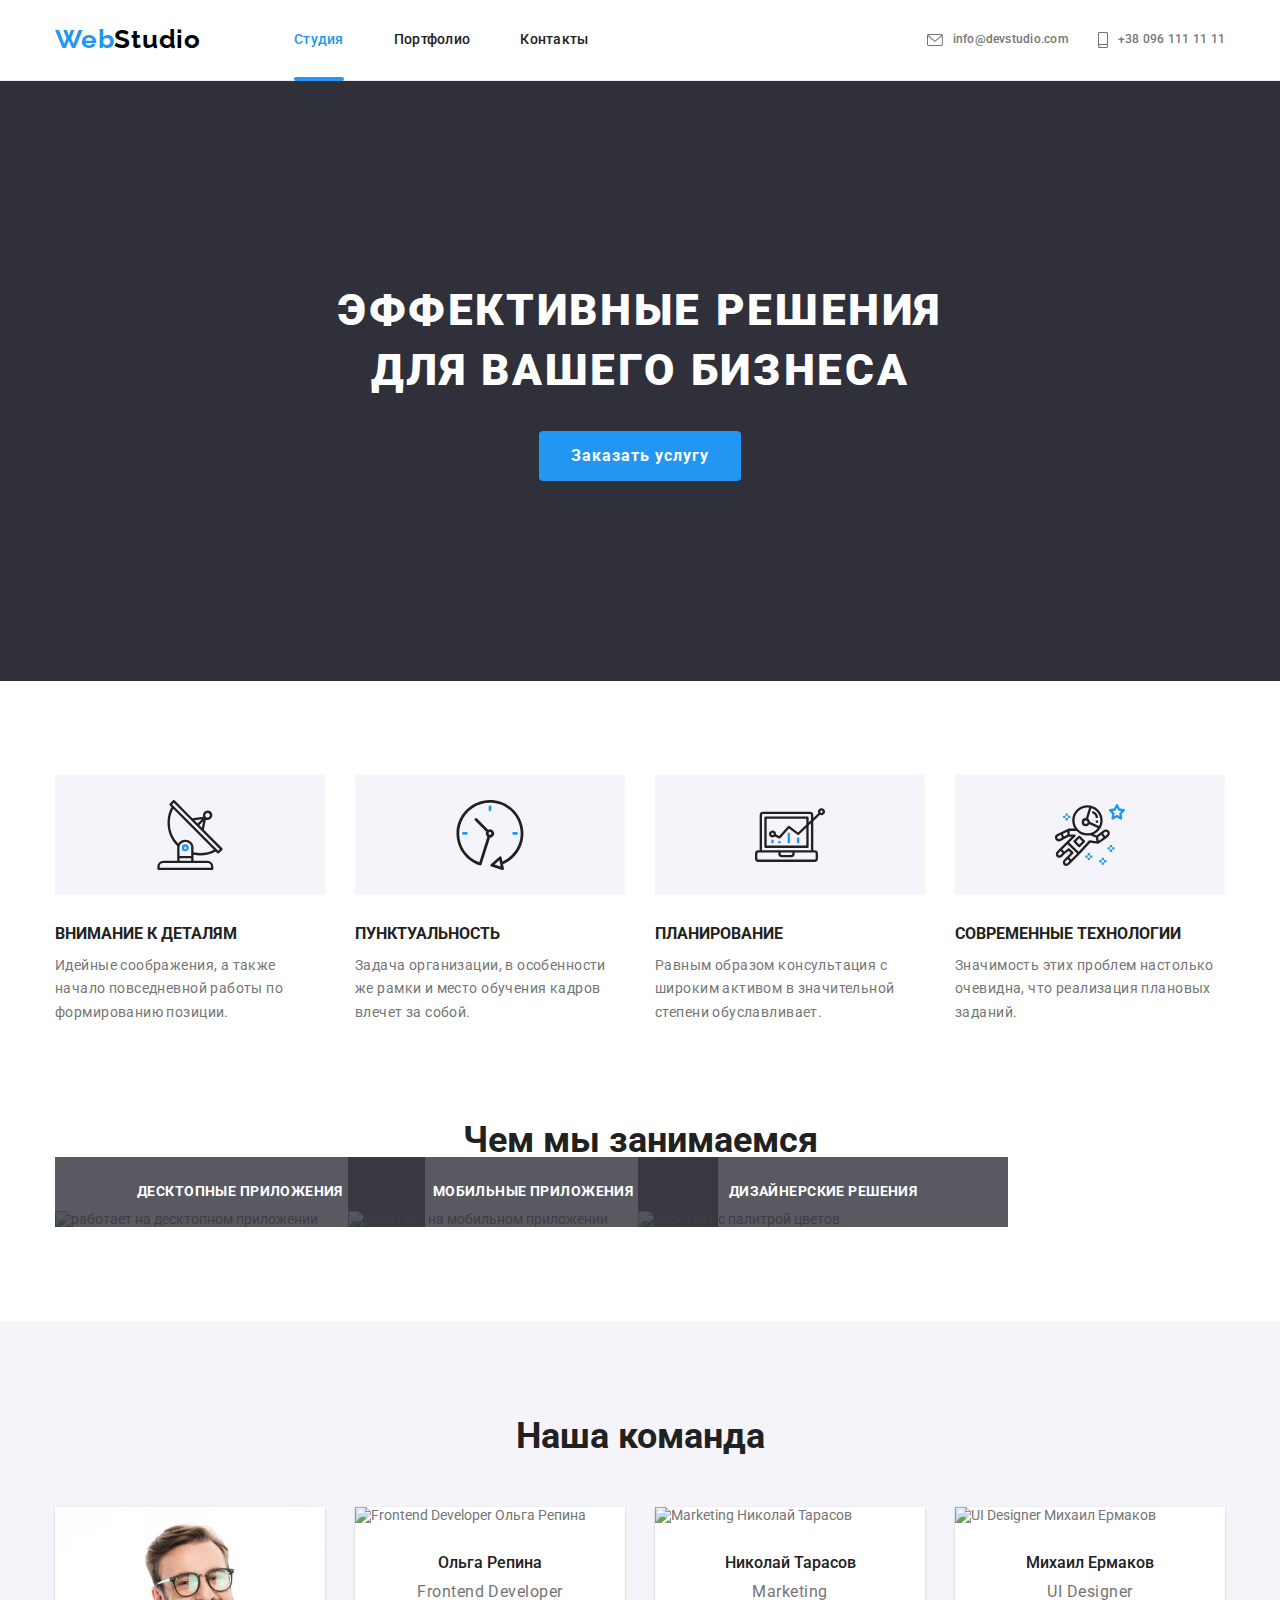
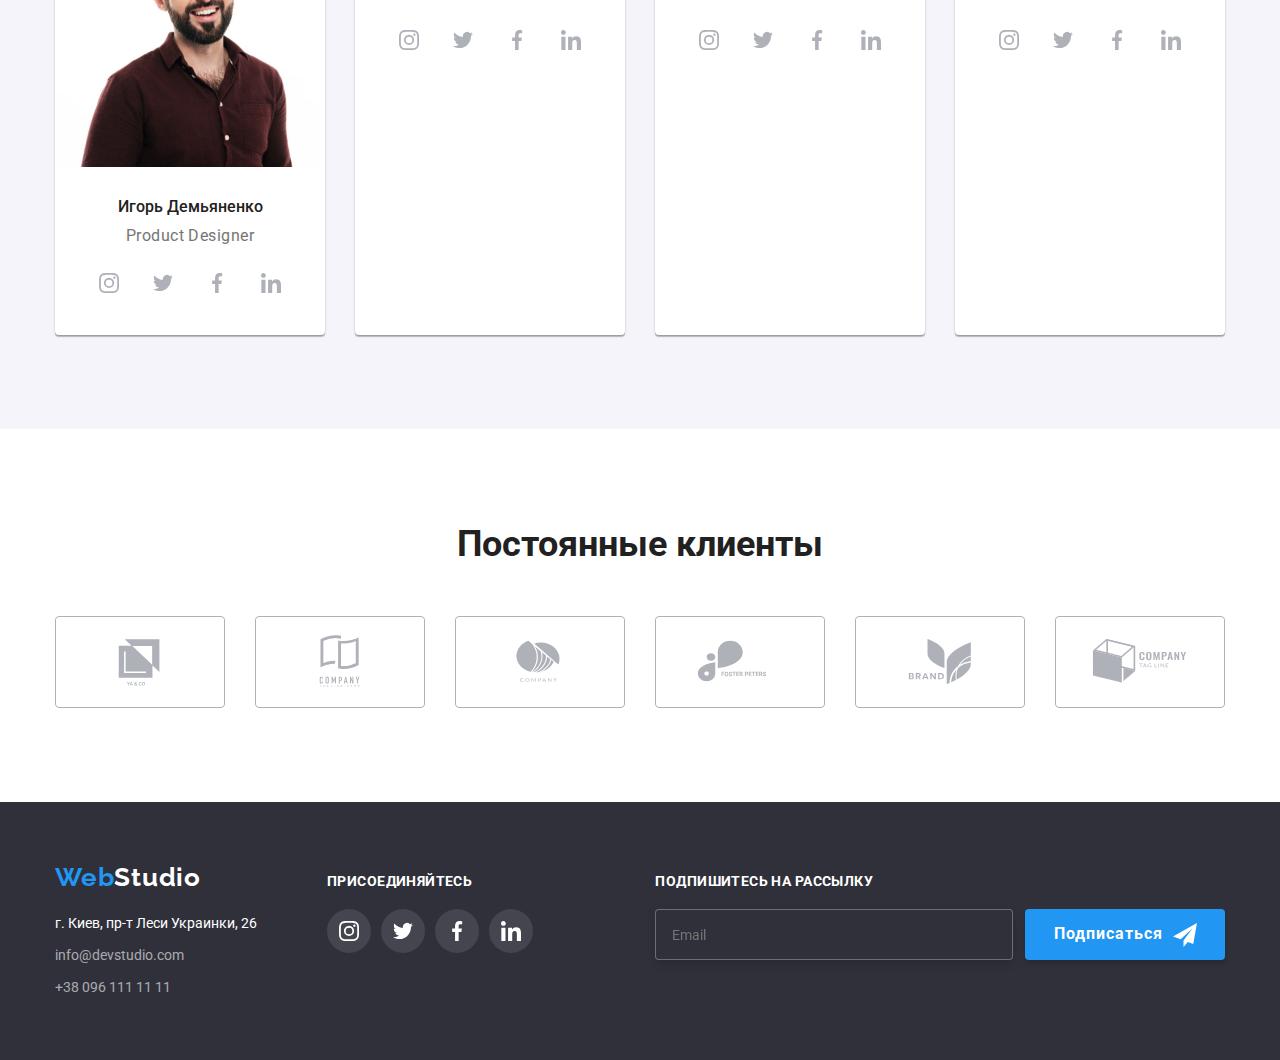
==== commit ce373f2a: "fix mistakes after check" ====
--- a/index.html
+++ b/index.html
@@ -14,7 +14,7 @@
     <header class="style">
         <div class="container head-wrap">
             <nav class="nav">
-                <a href="./index.html" class="logo" is-open>Web<span class="logo__style">Studio</span></a>
+                <a href="./index.html" class="logo">Web<span class="logo__style">Studio</span></a>
 
                 <button type="button" class="mobile__button" data-menu-button>
                     <svg width="40" height="40" aria-label="Переключатель мобильного меню">
@@ -262,7 +262,6 @@
                 <ul class="staff">
 
                     <li class="staff__item">
-
                         <picture>
                             <source 
                             srcset="./image/mobile/demyanenko-mobile-1x.jpg 1x, ./image/mobile/demyanenko-mobile-2x.jpg 2x" 
@@ -273,11 +272,12 @@
                             media="(max-width: 768px)">
 
                             <img 
+                            class="img-size"
                             srcset="./image/desktop/demyanenko-desktop-1x.jpg 1x, ./image/desktop/demyanenko-desktop-2x.jpg 2x"
-                            media="(max-width: 1200px)"
+                            
                             src="./image/mobile/demyanenko-tablet-1x.jpg" 
                             alt="Product Designer Игорь Демьяненко"
-                            width="100%">
+                            >
 
                         </picture>
 
@@ -334,11 +334,12 @@
                             media="(max-width: 768px)">
                         
                             <img 
+                            class="img-size"
                             srcset="./image/desktop/repina1x-desktop.jpg 1x, ./image/desktop/repina2x-desktop.jpg 2x"
-                            media="(max-width: 1200px)" 
+                            
                             src="./image/mobile/repina-mobile-1x.jpg"
                             alt="Frontend Developer Ольга Репина" 
-                            width="100%">
+                            >
                         
                         </picture>
 
@@ -395,10 +396,11 @@
                             media="(max-width: 768px)">
                         
                             <img 
+                            class="img-size"
                             srcset="./image/desktop/tarasov1x-desktop.jpg 1x, ./image/desktop/tarasov2x-desktop.jpg 2x"
-                            media="(max-width: 1200px)" 
+                             
                             src="./image/mobile/tarasov-mobile-1x.jpg" alt="Marketing Николай Тарасов"
-                            width="100%">
+                            >
                         
                         </picture>
 
@@ -455,10 +457,11 @@
                             media="(max-width: 768px)">
                         
                             <img 
+                            class="img-size"
                             srcset="./image/desktop/ermakov1x-desktop.jpg 1x, ./image/desktop/ermakov2x-desktop.jpg 2x"
-                            media="(max-width: 1200px)" 
+                            
                             src="./image/mobile/ermakov-mobile-1x.jpg" alt="UI Designer Михаил Ермаков"
-                            width="100%">
+                            >
                         
                         </picture>
 
@@ -636,10 +639,12 @@
                                 </use>
                             </svg>
                         </button>
-                    </div>
+                    
                 </form>
             </div>
+        </div>
     </footer>
+
     <script src="./js/mobile_menu.js"></script>
     <script src="./js/modal.js"></script>
 </body>
--- a/css/main.min.css
+++ b/css/main.min.css
@@ -1,2 +1,2 @@
-:root{--primary-text-color: #757575;--title-text-color: #212121;--accent-color: #2196f3;--primary-white-color: #ffffff;--bg-color-filter: #f5f4fa;--bg-color-footer-header: #2f303a;--secondary-logo-color: #000000;--hover-button-color: #188CE8;--border-header-color: #ECECEC;--font-color-link-footer: rgba(255, 255, 255, 0.6);--color-icon: #AFB1B8;--bg-icon-footer: rgba(255, 255, 255, 0.1);--bg-position-block: rgba(47, 48, 58, 0.8);--bg-overlay: rgba(33, 150, 243, 0.9);--bg-backdrop: rgba(0, 0, 0, 0.2);--timing-function: cubic-bezier(0.4, 0, 0.2, 1);--duration: 250ms}body{background-color:var(--primary-white-color);color:var(--primary-text-color);font-family:Roboto, sans-serif;font-size:14px}body.modal-open{overflow:hidden}img{display:block;min-width:100%;height:auto}.site-nav,.contacts,.header-socials,.competence,.affairs,.staff,.socials,.clients,.address,.filter,.examples{list-style:none;margin-top:0;margin-bottom:0;padding-left:0}.site-nav__link,.contacts__link,.header-socials__link,.address__link{text-decoration:none;-webkit-transition:color var(--duration) var(--timing-function);transition:color var(--duration) var(--timing-function)}.site-nav__link:hover,.contacts__link:hover,.header-socials__link:hover,.address__link:hover,.site-nav__link:focus,.contacts__link:focus,.header-socials__link:focus,.address__link:focus{color:var(--accent-color)}.container{width:100%;margin-left:auto;margin-right:auto;padding-right:15px;padding-left:15px}@media screen and (min-width: 480px){.container{width:480px}}@media screen and (min-width: 768px){.container{width:768px}}@media screen and (min-width: 1200px){.container{width:1200px}}.section{padding-top:60px;padding-bottom:60px}.section:nth-child(2){padding-bottom:0}.section:nth-child(3n){display:none}.section:nth-child(4n){background-color:var(--bg-color-filter)}@media screen and (min-width: 1200px){.section{padding-top:94px;padding-bottom:94px}.section:nth-child(3n){display:block}}.section__title{margin-top:0;margin-bottom:30px;color:var(--title-text-color);font-weight:700;font-size:36px;line-height:1.17;text-align:center}.nav{width:100%;display:-webkit-box;display:-ms-flexbox;display:flex;-webkit-box-align:center;-ms-flex-align:center;align-items:center;-webkit-box-pack:justify;-ms-flex-pack:justify;justify-content:space-between}.mobile__menu{z-index:10;display:none;width:100%;background-color:var(--primary-white-color)}.mobile__menu.is-open{display:-webkit-box;display:-ms-flexbox;display:flex;-webkit-box-align:none;-ms-flex-align:none;align-items:none;-webkit-box-pack:justify;-ms-flex-pack:justify;justify-content:space-between;-webkit-box-orient:vertical;-webkit-box-direction:normal;-ms-flex-direction:column;flex-direction:column;position:fixed;top:0;left:0;height:100%;width:100%;padding:48px 40px;overflow:scroll}@media screen and (min-width: 768px){.mobile__menu{position:static;display:-webkit-box;display:-ms-flexbox;display:flex;-webkit-box-align:center;-ms-flex-align:center;align-items:center}}@media screen and (min-width: 1200px){.mobile__menu{display:-webkit-box;display:-ms-flexbox;display:flex;-webkit-box-align:center;-ms-flex-align:center;align-items:center}}@media screen and (max-width: 767px){.site-nav{margin-bottom:302px}}@media screen and (min-width: 768px){.site-nav{margin-left:88px;display:-webkit-box;display:-ms-flexbox;display:flex;-webkit-box-pack:justify;-ms-flex-pack:justify;justify-content:space-between}}.site-nav__item{display:-webkit-box;display:-ms-flexbox;display:flex;-webkit-box-align:center;-ms-flex-align:center;align-items:center;color:var(--primary-text-color);position:relative;margin-bottom:32px}.site-nav__item:last-child{margin-bottom:0}.site-nav__item:hover,.site-nav__item:focus{color:var(--accent-color)}@media screen and (min-width: 768px){.site-nav__item{margin-bottom:0}.site-nav__item+.site-nav__item{margin-left:50px}}.site-nav__link{display:block;color:var(--title-text-color);font-weight:500;letter-spacing:0.02em}.site-nav__link--current{color:var(--accent-color)}@media screen and (max-width: 767px){.site-nav__link{font-size:40px;line-height:1.17}}@media screen and (min-width: 768px){.site-nav__link{padding-top:32px;padding-bottom:32px}}@media screen and (min-width: 1200px){.site-nav__link{line-height:1.14}}.site-nav__link--current::after{content:'';position:absolute;width:100%;bottom:-1px;display:-webkit-box;display:-ms-flexbox;display:flex;height:4px;background-color:var(--accent-color);border-radius:2px;display:none}@media screen and (min-width: 768px){.site-nav__link--current::after{display:block}}.contacts{display:-webkit-box;display:-ms-flexbox;display:flex;-webkit-box-orient:vertical;-webkit-box-direction:reverse;-ms-flex-direction:column-reverse;flex-direction:column-reverse;color:var(--primary-white-color)}@media screen and (min-width: 768px){.contacts{display:-webkit-box;display:-ms-flexbox;display:flex;-webkit-box-orient:vertical;-webkit-box-direction:normal;-ms-flex-direction:column;flex-direction:column;margin-left:auto}}@media screen and (min-width: 1200px){.contacts{-webkit-box-orient:inherit;-webkit-box-direction:inherit;-ms-flex-direction:inherit;flex-direction:inherit}.contacts__item+.contacts__item{margin-left:30px}}.contacts__link{display:-webkit-box;display:-ms-flexbox;display:flex;-webkit-box-align:center;-ms-flex-align:center;align-items:center;color:var(--primary-text-color);font-weight:500;letter-spacing:0.02em}@media screen and (max-width: 767px){.contacts__link{font-size:34px;line-height:1.17}}@media screen and (min-width: 768px){.contacts__link{font-size:12px}}@media screen and (min-width: 1200px){.contacts__link{line-height:1.14;padding-top:32px;padding-bottom:32px}}@media screen and (max-width: 767px){.contacts__link--mail{font-size:24px;line-height:1.16;margin-bottom:64px}}@media screen and (min-width: 768px){.contacts__link--mail{margin-bottom:10px}}@media screen and (min-width: 1200px){.contacts__link--mail{margin-bottom:0}}@media screen and (max-width: 767px){.contacts__link--tel{color:var(--accent-color);margin-bottom:32px}}.contacts__icon{display:none}@media screen and (min-width: 768px){.contacts__icon{display:block;margin-right:10px;cursor:pointer;fill:currentColor}}.header-socials{display:-webkit-box;display:-ms-flexbox;display:flex;-webkit-box-align:center;-ms-flex-align:center;align-items:center;-ms-flex-wrap:wrap;flex-wrap:wrap}@media screen and (min-width: 768px){.header-socials{display:none}}.header-socials__item{border-left:1px solid rgba(33,33,33,0.2);padding-left:10px}.header-socials__item+.header-socials__item{margin-left:10px}.header-socials__item:first-child{margin-left:0;padding-left:0;border-left:transparent}.header-socials__link{font-weight:500;font-size:18px;line-height:1.2;letter-spacing:0.02em;color:var(--accent-color)}.mobile__button{position:absolute;z-index:100;right:30px;-webkit-box-align:end;-ms-flex-align:end;align-items:flex-end;width:40px;height:40px;padding:0;margin:0;background-color:transparent;color:black;cursor:pointer;border:none}@media screen and (min-width: 768px){.mobile__button{display:none}}.mobile__button .icon-cross{display:none}.mobile__button.is-open .icon-cross{display:block}.mobile__button.is-open .icon-menu{display:none}.icon-cross:hover,.icon-cross:focus{color:var(--accent-color)}.icon-menu:hover,.icon-menu:focus{color:var(--accent-color)}.hero__button{padding:10px 32px;min-width:200px;display:block;margin:0 auto;color:var(--primary-white-color);background-color:var(--accent-color);font-family:inherit;font-weight:700;font-size:16px;line-height:1.9;text-align:center;letter-spacing:0.06em;cursor:pointer;border:none;border-radius:4px;-webkit-transition:background var(--duration) var(--timing-function),-webkit-box-shadow var(--duration) var(--timing-function);transition:background var(--duration) var(--timing-function),-webkit-box-shadow var(--duration) var(--timing-function);transition:background var(--duration) var(--timing-function),box-shadow var(--duration) var(--timing-function);transition:background var(--duration) var(--timing-function),box-shadow var(--duration) var(--timing-function),-webkit-box-shadow var(--duration) var(--timing-function)}.hero__button:hover,.hero__button:focus{background:var(--hover-button-color);-webkit-box-shadow:0px 4px 4px rgba(0,0,0,0.15);box-shadow:0px 4px 4px rgba(0,0,0,0.15)}.reg-form__button{display:-webkit-box;display:-ms-flexbox;display:flex;-webkit-box-align:center;-ms-flex-align:center;align-items:center;-webkit-box-pack:center;-ms-flex-pack:center;justify-content:center;width:200px;height:50px;margin:0 auto;border:none;background:var(--accent-color);-webkit-box-shadow:0px 4px 4px rgba(0,0,0,0.15);box-shadow:0px 4px 4px rgba(0,0,0,0.15);border-radius:4px;font-weight:700;font-size:16px;line-height:1.9;letter-spacing:0.06em;color:var(--primary-white-color);cursor:pointer}.modal__button{position:absolute;top:8px;right:8px;padding:0;border:none;background-color:var(--primary-white-color);cursor:pointer;-webkit-transition:color var(--duration) var(--timing-function);transition:color var(--duration) var(--timing-function)}.modal__button:hover,.modal__button:focus{color:var(--accent-color)}.form__button{display:-webkit-box;display:-ms-flexbox;display:flex;-webkit-box-align:center;-ms-flex-align:center;align-items:center;margin-left:auto;margin-right:auto;padding:10px 28px 10px 29px;font-weight:700;font-size:16px;line-height:1.9;letter-spacing:0.06em;color:var(--primary-white-color);background:var(--accent-color);-webkit-box-shadow:0px 4px 4px rgba(0,0,0,0.15);box-shadow:0px 4px 4px rgba(0,0,0,0.15);border:0;border-radius:4px;cursor:pointer}@media screen and (min-width: 1200px){.form__button{margin-left:12px}}.filter__button{padding:6px 22px;color:var(--title-text-color);background-color:var(--bg-color-filter);font-weight:500;font-size:16px;line-height:1.6;cursor:pointer;border:none;border-radius:4px;-webkit-transition:background-color var(--duration) var(--timing-function),color var(--duration) var(--timing-function),-webkit-box-shadow var(--duration) var(--timing-function);transition:background-color var(--duration) var(--timing-function),color var(--duration) var(--timing-function),-webkit-box-shadow var(--duration) var(--timing-function);transition:background-color var(--duration) var(--timing-function),color var(--duration) var(--timing-function),box-shadow var(--duration) var(--timing-function);transition:background-color var(--duration) var(--timing-function),color var(--duration) var(--timing-function),box-shadow var(--duration) var(--timing-function),-webkit-box-shadow var(--duration) var(--timing-function)}.filter__button:hover,.filter__button:focus{background-color:var(--accent-color);color:var(--primary-white-color);-webkit-box-shadow:0px 1px 1px rgba(0,0,0,0.12),0px 4px 4px rgba(0,0,0,0.06),1px 4px 6px rgba(0,0,0,0.16);box-shadow:0px 1px 1px rgba(0,0,0,0.12),0px 4px 4px rgba(0,0,0,0.06),1px 4px 6px rgba(0,0,0,0.16)}.filter__button--main{background-color:var(--accent-color);color:var(--primary-white-color)}.style{border-bottom:1px solid var(--border-header-color)}.head-wrap{position:relative}.logo{display:block;padding-top:24px;padding-bottom:24px;color:var(--accent-color);font-family:Raleway, sans-serif;font-weight:700;font-size:26px;line-height:1.19;text-decoration:none;letter-spacing:0.03em}.logo__style{color:var(--secondary-logo-color);-webkit-transition:color var(--duration) var(--timing-function);transition:color var(--duration) var(--timing-function)}.logo:hover .logo__style,.logo:focus .logo__style{color:var(--accent-color)}.logo__color{color:var(--primary-white-color)}.logo__position{margin-bottom:20px;padding-top:0;padding-bottom:0}.hero{max-width:480px;height:400px;margin-left:auto;margin-right:auto;padding-top:118px;padding-bottom:118px;background-color:var(--bg-color-footer-header);background-image:-webkit-gradient(linear, left bottom, left top, from(rgba(47,48,58,0.4)), to(rgba(47,48,58,0.4))),url("/image/mobile/bg-img-mobile-1x.jpg");background-image:linear-gradient(to top, rgba(47,48,58,0.4), rgba(47,48,58,0.4)),url("/image/mobile/bg-img-mobile-1x.jpg");background-repeat:no-repeat;background-position:center;background-size:cover}@media (min-device-pixel-ratio: 2), (-webkit-min-device-pixel-ratio: 2), (min-resolution: 192dpi), (min-resolution: 2dppx){.hero{background-image:url("/image/mobile/bg-img-mobile-2x.jpg")}}@media screen and (min-width: 768px){.hero{max-width:768px;background-image:url("/image/tablet/bg-img-tablet-1x.jpg")}}@media screen and (min-width: 768px) and (min-device-pixel-ratio: 2), screen and (min-width: 768px) and (-webkit-min-device-pixel-ratio: 2), screen and (min-width: 768px) and (min-resolution: 192dpi), screen and (min-width: 768px) and (min-resolution: 2dppx){.hero{background-image:url("/image/tablet/bg-img-tablet-2x.jpg")}}@media screen and (min-width: 1200px){.hero{padding-top:200px;padding-bottom:200px;max-width:1600px;height:600px;background-image:url("/image/desktop/bg-img-desk-1x.jpg")}}@media screen and (min-width: 1200px) and (min-device-pixel-ratio: 2), screen and (min-width: 1200px) and (-webkit-min-device-pixel-ratio: 2), screen and (min-width: 1200px) and (min-resolution: 192dpi), screen and (min-width: 1200px) and (min-resolution: 2dppx){.hero{background-image:url("/image/desktop/bg-img-desk-2x.jpg")}}.hero__title{width:100%;margin:0 auto 30px;color:var(--primary-white-color);font-weight:900;font-size:26px;line-height:1.6;text-align:center;letter-spacing:0.06em;text-transform:uppercase}@media screen and (min-width: 768px){.hero__title{width:360px}}@media screen and (min-width: 1200px){.hero__title{font-size:44px;line-height:1.36;width:696px}}.backdrop{position:fixed;top:0;left:0;width:100%;height:100%;padding:93px 15px;background-color:var(--bg-backdrop);overflow-y:scroll;z-index:11;opacity:1;visibility:visible;-webkit-transition:opacity var(--duration) var(--timing-function),visibility var(--duration) var(--timing-function);transition:opacity var(--duration) var(--timing-function),visibility var(--duration) var(--timing-function)}.backdrop.is-hidden{opacity:0;pointer-events:none;visibility:hidden}@media screen and (min-width: 768px){.backdrop{padding:0}}.modal{position:relative;width:100%;padding:40px;background-color:var(--primary-white-color);-webkit-box-shadow:0px 1px 3px rgba(0,0,0,0.12),0px 1px 1px rgba(0,0,0,0.14),0px 2px 1px rgba(0,0,0,0.2);box-shadow:0px 1px 3px rgba(0,0,0,0.12),0px 1px 1px rgba(0,0,0,0.14),0px 2px 1px rgba(0,0,0,0.2);border-radius:4px;-webkit-transition:-webkit-transform var(--duration) var(--timing-function);transition:-webkit-transform var(--duration) var(--timing-function);transition:transform var(--duration) var(--timing-function);transition:transform var(--duration) var(--timing-function), -webkit-transform var(--duration) var(--timing-function)}.backdrop.is-hidden .modal{-webkit-transform:translate(-50%, -50%) scale(2);transform:translate(-50%, -50%) scale(2)}@media screen and (min-width: 768px){.modal{position:absolute;top:50%;left:50%;-webkit-transform:translate(-50%, -50%) scale(1);transform:translate(-50%, -50%) scale(1);width:450px}}@media screen and (min-width: 1200px){.modal{width:528px}}.reg-form{display:-webkit-box;display:-ms-flexbox;display:flex;-webkit-box-orient:vertical;-webkit-box-direction:normal;-ms-flex-direction:column;flex-direction:column;-ms-flex-wrap:nowrap;flex-wrap:nowrap}.reg-form__header{display:block;margin:0;margin-bottom:12px;padding:0;text-align:center;font-weight:700;font-size:20px;line-height:1.15;letter-spacing:0.03em;color:var(--title-text-color)}.reg-form__item{display:inline-block;color:var(--primary-text-color);position:relative;margin-bottom:10px}.reg-form__item:nth-child(5n){margin-bottom:20px}.reg-form__input{display:inline-block;width:100%;height:40px;padding:0;padding-left:42px;border:1px solid rgba(117,117,117,0.5);border-radius:4px;color:rgba(117,117,117,0.5);-webkit-transition:border-color var(--duration) var(--timing-function);transition:border-color var(--duration) var(--timing-function)}.reg-form__item:focus-within .reg-form__input{border-color:var(--accent-color);outline:none}.reg-form__icon{position:absolute;left:12px;-webkit-transform:translateY(11px);transform:translateY(11px);fill:currentColor;color:var(--secondary-logo-color);-webkit-transition:color var(--duration) var(--timing-function);transition:color var(--duration) var(--timing-function)}.reg-form__item:focus-within .reg-form__icon{color:var(--accent-color)}.reg-form__text{display:-webkit-box;display:-ms-flexbox;display:flex;margin-bottom:4px;font-size:12px;line-height:1.17;letter-spacing:0.01em;color:var(--primary-text-color)}.reg-form__textarea{height:120px;padding:12px 16px;resize:none;line-height:1.14;letter-spacing:0.01em}.reg-form__agreement{display:-webkit-box;display:-ms-flexbox;display:flex;-webkit-box-align:center;-ms-flex-align:center;align-items:center;font-size:12px;line-height:1.17;letter-spacing:0.03em;color:var(--primary-text-color);margin-bottom:30px}@media screen and (min-width: 1200px){.reg-form__agreement{margin-right:auto;margin-left:auto;font-size:14px;line-height:1.7}}.reg-form__checkbox{position:absolute;width:1px;height:1px;margin:-1px;padding:0;clip:rect(0 0 0 0);overflow:hidden}.reg-form__custom-checkbox{display:inline-block;margin-right:8px;width:16px;height:15px;border:2px solid var(--secondary-logo-color);border-radius:2px;-webkit-transition:border-color var(--duration) var(--timing-function),background-color var(--duration) var(--timing-function);transition:border-color var(--duration) var(--timing-function),background-color var(--duration) var(--timing-function)}.reg-form__checkbox:checked+.reg-form__custom-checkbox{background-color:var(--accent-color);background-image:url(../image/vector-1.svg);background-position:center;background-repeat:no-repeat;border-color:var(--accent-color)}.reg-form__checkbox:focus+.reg-form__custom-checkbox,.reg-form__checkbox:hover+.reg-form__custom-checkbox{border-color:var(--accent-color)}.reg-form__policy{color:var(--accent-color)}.competence{margin-bottom:60px}@media screen and (min-width: 768px){.competence{display:-webkit-box;display:-ms-flexbox;display:flex;-webkit-box-align:none;-ms-flex-align:none;align-items:none;-webkit-box-pack:justify;-ms-flex-pack:justify;justify-content:space-between;-ms-flex-wrap:wrap;flex-wrap:wrap}}@media screen and (min-width: 1200px){.competence{margin-bottom:0}}.competence__item{width:100%;margin-bottom:30px}.competence__item:last-child{margin-bottom:0}@media screen and (min-width: 768px){.competence__item{width:calc(50% - 15px)}.competence__item:nth-last-child(-n+2){margin-bottom:0}}@media screen and (min-width: 1200px){.competence__item{width:270px;margin-bottom:0}}.competence__icon{display:-webkit-box;display:-ms-flexbox;display:flex;-webkit-box-align:center;-ms-flex-align:center;align-items:center;-webkit-box-pack:center;-ms-flex-pack:center;justify-content:center;width:100%;height:120px;margin-bottom:30px;background-color:var(--bg-color-filter)}.competence__title{width:100%;text-align:center;margin-top:0;margin-bottom:10px;font-weight:700;line-height:1.14;text-transform:uppercase;color:var(--title-text-color)}@media screen and (min-width: 480px){.competence__title{width:100%;text-align:center}}@media screen and (min-width: 768px){.competence__title{text-align:inherit}}.competence__content{margin-top:0;margin-bottom:0px;line-height:1.7;letter-spacing:0.03em}.affairs{display:-webkit-box;display:-ms-flexbox;display:flex}.affairs__item+.affairs__item{margin-left:30px}.affairs__card{position:relative;display:-webkit-box;display:-ms-flexbox;display:flex;-webkit-box-align:end;-ms-flex-align:end;align-items:flex-end}.affairs__text{display:-webkit-box;display:-ms-flexbox;display:flex;-webkit-box-align:center;-ms-flex-align:center;align-items:center;-webkit-box-pack:center;-ms-flex-pack:center;justify-content:center;margin:0;width:370px;height:70px;background-color:var(--bg-position-block);font-weight:700;line-height:1.14;letter-spacing:0.03em;text-transform:uppercase;color:var(--primary-white-color);position:absolute}.staff{width:100%}@media screen and (min-width: 768px){.staff{display:-webkit-box;display:-ms-flexbox;display:flex;-webkit-box-align:none;-ms-flex-align:none;align-items:none;-webkit-box-pack:justify;-ms-flex-pack:justify;justify-content:space-between;-ms-flex-wrap:wrap;flex-wrap:wrap}}.staff__item{width:100%;margin-bottom:30px;background-color:var(--primary-white-color);-webkit-box-shadow:0px 1px 3px rgba(0,0,0,0.12),0px 1px 1px rgba(0,0,0,0.14),0px 2px 1px rgba(0,0,0,0.2);box-shadow:0px 1px 3px rgba(0,0,0,0.12),0px 1px 1px rgba(0,0,0,0.14),0px 2px 1px rgba(0,0,0,0.2);border-radius:0px 0px 4px 4px}.staff__item:last-child{margin-bottom:0}@media screen and (min-width: 768px){.staff__item{width:calc(50% - 15px)}.staff__item:nth-last-child(-n+2){margin-bottom:0}}@media screen and (min-width: 1200px){.staff__item{width:270px;margin-bottom:0}}.staff__name{margin-bottom:10px;margin-top:0;color:var(--title-text-color);font-weight:500;font-size:16px;line-height:1.19;text-align:center}.staff__info{padding-top:30px;padding-bottom:30px}.staff__pos{margin-top:0;margin-bottom:16px;font-size:16px;line-height:1.19;text-align:center;letter-spacing:0.03em}.socials{display:-webkit-box;display:-ms-flexbox;display:flex;-webkit-box-align:none;-ms-flex-align:none;align-items:none;-webkit-box-pack:center;-ms-flex-pack:center;justify-content:center}.socials__icon{fill:currentColor}.socials__item+.socials__item{margin-left:10px}.footer-stand .socials__link{background-color:var(--bg-icon-footer);color:var(--primary-white-color)}.socials__link{display:-webkit-box;display:-ms-flexbox;display:flex;-webkit-box-align:center;-ms-flex-align:center;align-items:center;-webkit-box-pack:center;-ms-flex-pack:center;justify-content:center;width:44px;height:44px;border-radius:50%;color:var(--color-icon);-webkit-transition:background-color var(--duration) var(--timing-function),color var(--duration) var(--timing-function);transition:background-color var(--duration) var(--timing-function),color var(--duration) var(--timing-function)}.socials__link:hover,.socials__link:focus{background-color:var(--accent-color);color:var(--primary-white-color)}.clients{display:-webkit-box;display:-ms-flexbox;display:flex;-webkit-box-align:none;-ms-flex-align:none;align-items:none;-webkit-box-pack:justify;-ms-flex-pack:justify;justify-content:space-between;-ms-flex-wrap:wrap;flex-wrap:wrap}.clients__icon{fill:currentColor}.clients__item{width:calc(50% - 15px);margin-bottom:30px;color:var(--color-icon)}.clients__item:nth-last-child(-n+2){margin-bottom:0}@media screen and (min-width: 768px){.clients__item{width:226px}.clients__item:nth-last-child(-n+3){margin-bottom:0}}@media screen and (min-width: 1200px){.clients__item{width:170px;margin-bottom:0}}.clients__link{display:-webkit-box;display:-ms-flexbox;display:flex;-webkit-box-align:center;-ms-flex-align:center;align-items:center;-webkit-box-pack:center;-ms-flex-pack:center;justify-content:center;width:100%;height:92px;border:1px solid var(--color-icon);border-radius:4px;color:var(--color-icon);-webkit-transition:border var(--duration) var(--timing-function),color var(--duration) var(--timing-function);transition:border var(--duration) var(--timing-function),color var(--duration) var(--timing-function)}.clients__link:hover,.clients__link:focus{border:1px solid var(--accent-color);color:var(--accent-color)}.footer{padding-top:60px;padding-bottom:60px;background-color:var(--bg-color-footer-header)}.footer__wrap{display:-webkit-box;display:-ms-flexbox;display:flex;-webkit-box-orient:vertical;-webkit-box-direction:normal;-ms-flex-direction:column;flex-direction:column}@media screen and (min-width: 1200px){.footer__wrap{display:-webkit-box;display:-ms-flexbox;display:flex;-webkit-box-align:baseline;-ms-flex-align:baseline;align-items:baseline;-webkit-box-orient:horizontal;-webkit-box-direction:normal;-ms-flex-direction:row;flex-direction:row}}.mobile{text-align:center;margin-bottom:60px}@media screen and (min-width: 1200px){.mobile{text-align:inherit;margin-bottom:0}}@media screen and (min-width: 768px){.tablet{display:-webkit-box;display:-ms-flexbox;display:flex;-webkit-box-align:baseline;-ms-flex-align:baseline;align-items:baseline;-webkit-box-pack:space-evenly;-ms-flex-pack:space-evenly;justify-content:space-evenly}}@media screen and (min-width: 1200px){.tablet{display:-webkit-box;display:-ms-flexbox;display:flex;-webkit-box-align:none;-ms-flex-align:none;align-items:none;-webkit-box-pack:start;-ms-flex-pack:start;justify-content:start;margin-bottom:0}}.address{line-height:1.7;font-style:normal}.address__item{margin-bottom:8px;color:var(--primary-white-color)}.address__link{color:var(--font-color-link-footer)}.footer-stand{text-align:center;margin-bottom:60px}@media screen and (min-width: 1200px){.footer-stand{margin-left:70px;text-align:inherit}}.footer-stand__header{margin-top:0;margin-bottom:20px;font-weight:700;line-height:1.14;letter-spacing:0.03em;text-transform:uppercase;color:var(--primary-white-color)}.form{text-align:center}.form__icon{margin-left:10px}@media screen and (min-width: 1200px){.form{margin-left:auto;text-align:inherit}}@media screen and (min-width: 1200px){.wrapper{display:-webkit-box;display:-ms-flexbox;display:flex}}.form__input{width:100%;padding-top:15px;padding-left:16px;padding-bottom:15px;margin-bottom:20px;border:1px solid rgba(255,255,255,0.3);-webkit-filter:drop-shadow(0px 4px 4px rgba(0,0,0,0.15));filter:drop-shadow(0px 4px 4px rgba(0,0,0,0.15));border-radius:4px;background-color:var(--bg-color-footer-header);color:var(--font-color-link-footer)}@media screen and (min-width: 768px){.form__input{width:450px}}@media screen and (min-width: 1200px){.form__input{width:358px;margin-bottom:0}}.form__message{display:block;margin-bottom:20px;margin-top:0;font-weight:700;line-height:1.14;letter-spacing:0.03em;text-transform:uppercase;color:var(--primary-white-color)}.filter{margin-bottom:50px;display:-webkit-box;display:-ms-flexbox;display:flex;-ms-flex-wrap:wrap;flex-wrap:wrap}@media screen and (min-width: 768px){.filter{display:-webkit-box;display:-ms-flexbox;display:flex;-webkit-box-align:none;-ms-flex-align:none;align-items:none;-webkit-box-pack:center;-ms-flex-pack:center;justify-content:center}}.filter__item{margin-right:8px}.filter__item:nth-child(-n+3){margin-bottom:15px}.filter__item:last-child{margin-right:0}@media screen and (min-width: 768px){.filter__item:nth-child(-n+5){margin-bottom:0}}@media screen and (min-width: 768px){.examples{display:-webkit-box;display:-ms-flexbox;display:flex;-webkit-box-align:none;-ms-flex-align:none;align-items:none;-webkit-box-pack:justify;-ms-flex-pack:justify;justify-content:space-between;-ms-flex-wrap:wrap;flex-wrap:wrap}}.examples__item{width:100%;margin-bottom:30px}@media screen and (min-width: 768px){.examples__item{width:calc(50% - 15px)}.examples__item:last-child{margin-bottom:0}.examples__item:nth-child(1) .project__info{padding-bottom:56px}}@media screen and (min-width: 1200px){.examples__item{width:370px;margin-right:30px}.examples__item:nth-child(3n){margin-right:0}.examples__item:nth-last-child(-n+3){margin-bottom:0}.examples__item:nth-child(1) .project__info{padding-bottom:20px}}.project{display:block;color:var(--primary-text-color);text-decoration:none;-webkit-transition:-webkit-box-shadow var(--duration) var(--timing-function);transition:-webkit-box-shadow var(--duration) var(--timing-function);transition:box-shadow var(--duration) var(--timing-function);transition:box-shadow var(--duration) var(--timing-function), -webkit-box-shadow var(--duration) var(--timing-function)}.project:hover,.project:focus{-webkit-box-shadow:0px 1px 1px rgba(0,0,0,0.12),0px 4px 4px rgba(0,0,0,0.06),1px 4px 6px rgba(0,0,0,0.16);box-shadow:0px 1px 1px rgba(0,0,0,0.12),0px 4px 4px rgba(0,0,0,0.06),1px 4px 6px rgba(0,0,0,0.16)}.project__img-wrap{position:relative;overflow:hidden}.project__overlay{position:absolute;top:0;left:0;margin:0;width:100%;height:100%;padding:63px 24px;background-color:var(--bg-overlay);opacity:0;font-size:18px;line-height:1.56;letter-spacing:0.03em;color:var(--primary-white-color);-webkit-transform:translateY(101%);transform:translateY(101%);-webkit-transition:-webkit-transform var(--duration) var(--timing-function);transition:-webkit-transform var(--duration) var(--timing-function);transition:transform var(--duration) var(--timing-function);transition:transform var(--duration) var(--timing-function), -webkit-transform var(--duration) var(--timing-function)}.project:hover .project__overlay,.project:focus .project__overlay{opacity:1;-webkit-transform:translateY(0);transform:translateY(0)}.project__info{padding:20px 24px;border:1px solid #EEEEEE;border-top:0}.project__title{margin-bottom:4px;margin-top:0;color:var(--title-text-color);font-weight:700;font-size:18px;line-height:2;letter-spacing:0.06em}.project__type{margin-top:0;margin-bottom:0;font-size:16px;line-height:1.9;letter-spacing:0.03em}
+:root{--primary-text-color: #757575;--title-text-color: #212121;--accent-color: #2196f3;--primary-white-color: #ffffff;--bg-color-filter: #f5f4fa;--bg-color-footer-header: #2f303a;--secondary-logo-color: #000000;--hover-button-color: #188CE8;--border-header-color: #ECECEC;--font-color-link-footer: rgba(255, 255, 255, 0.6);--color-icon: #AFB1B8;--bg-icon-footer: rgba(255, 255, 255, 0.1);--bg-position-block: rgba(47, 48, 58, 0.8);--bg-overlay: rgba(33, 150, 243, 0.9);--bg-backdrop: rgba(0, 0, 0, 0.2);--timing-function: cubic-bezier(0.4, 0, 0.2, 1);--duration: 250ms}body{background-color:var(--primary-white-color);color:var(--primary-text-color);font-family:Roboto, sans-serif;font-size:14px}body.modal-open,body.menu-open{overflow:hidden}img{display:block;min-width:100%;height:auto}.img-size{width:100%}.site-nav,.contacts,.header-socials,.competence,.affairs,.staff,.socials,.clients,.address,.filter,.examples{list-style:none;margin-top:0;margin-bottom:0;padding-left:0}.site-nav__link,.contacts__link,.header-socials__link,.address__link{text-decoration:none;-webkit-transition:color var(--duration) var(--timing-function);transition:color var(--duration) var(--timing-function)}.site-nav__link:hover,.contacts__link:hover,.header-socials__link:hover,.address__link:hover,.site-nav__link:focus,.contacts__link:focus,.header-socials__link:focus,.address__link:focus{color:var(--accent-color)}.container{width:100%;margin-left:auto;margin-right:auto;padding-right:15px;padding-left:15px}@media screen and (min-width: 480px){.container{width:480px}}@media screen and (min-width: 768px){.container{width:768px}}@media screen and (min-width: 1200px){.container{width:1200px}}.section{padding-top:60px;padding-bottom:60px}.section:nth-child(3n){padding-top:0;display:none}.section:nth-child(4n){background-color:var(--bg-color-filter)}@media screen and (min-width: 1200px){.section{padding-top:94px;padding-bottom:94px}.section:nth-child(3n){display:block}}.section__title{margin-top:0;margin-bottom:30px;color:var(--title-text-color);font-weight:700;font-size:36px;line-height:1.17;text-align:center}@media screen and (min-width: 1200px){.section__title{margin-bottom:50px}}.nav{width:100%;display:-webkit-box;display:-ms-flexbox;display:flex}.mobile__menu{width:100%}@media screen and (max-width: 767.9px){.mobile__menu{z-index:10;background-color:var(--primary-white-color);display:-webkit-box;display:-ms-flexbox;display:flex;opacity:0;-webkit-transform:translateX(100%);transform:translateX(100%);-webkit-box-orient:vertical;-webkit-box-direction:normal;-ms-flex-direction:column;flex-direction:column;position:fixed;top:0;right:0;height:100%;width:100%;padding:48px 40px;overflow:hidden;-webkit-transition:opacity var(--duration) var(--timing-function),-webkit-transform var(--duration) var(--timing-function);transition:opacity var(--duration) var(--timing-function),-webkit-transform var(--duration) var(--timing-function);transition:transform var(--duration) var(--timing-function),opacity var(--duration) var(--timing-function);transition:transform var(--duration) var(--timing-function),opacity var(--duration) var(--timing-function),-webkit-transform var(--duration) var(--timing-function)}}@media screen and (max-width: 767.9px) and (max-width: 767.9px){.mobile__menu.is-open{max-width:480px;opacity:1;-webkit-transform:translateX(0);transform:translateX(0)}}@media screen and (min-width: 768px){.mobile__menu{margin-left:88px;display:-webkit-box;display:-ms-flexbox;display:flex;-webkit-box-align:center;-ms-flex-align:center;align-items:center}}@media screen and (min-width: 1200px){.mobile__menu{margin-left:93px;display:-webkit-box;display:-ms-flexbox;display:flex;-webkit-box-align:center;-ms-flex-align:center;align-items:center}}@media screen and (max-width: 767.9px){.site-nav{margin-bottom:auto}}@media screen and (min-width: 768px){.site-nav{display:-webkit-box;display:-ms-flexbox;display:flex}}.site-nav__item{display:-webkit-box;display:-ms-flexbox;display:flex;-webkit-box-align:center;-ms-flex-align:center;align-items:center;color:var(--primary-text-color);position:relative;margin-bottom:32px}.site-nav__item:last-child{margin-bottom:0}.site-nav__item:hover,.site-nav__item:focus{color:var(--accent-color)}@media screen and (min-width: 768px){.site-nav__item{margin-bottom:0}.site-nav__item+.site-nav__item{margin-left:50px}}.site-nav__link{display:block;color:var(--title-text-color);font-weight:500;letter-spacing:0.02em}.site-nav__link--current{color:var(--accent-color)}@media screen and (max-width: 767.9px){.site-nav__link{font-size:40px;line-height:1.17}}@media screen and (min-width: 768px){.site-nav__link{padding-top:32px;padding-bottom:32px}}@media screen and (min-width: 1200px){.site-nav__link{line-height:1.14}}.site-nav__link--current::after{content:'';position:absolute;width:100%;bottom:-1px;display:-webkit-box;display:-ms-flexbox;display:flex;height:4px;background-color:var(--accent-color);border-radius:2px;display:none}@media screen and (min-width: 768px){.site-nav__link--current::after{display:block}}.contacts{display:-webkit-box;display:-ms-flexbox;display:flex;-webkit-box-orient:vertical;-webkit-box-direction:reverse;-ms-flex-direction:column-reverse;flex-direction:column-reverse;color:var(--primary-white-color);margin-bottom:64px}@media screen and (min-width: 768px){.contacts{display:-webkit-box;display:-ms-flexbox;display:flex;-webkit-box-orient:vertical;-webkit-box-direction:normal;-ms-flex-direction:column;flex-direction:column;margin-left:auto;margin-bottom:0}}@media screen and (min-width: 1200px){.contacts{-webkit-box-orient:inherit;-webkit-box-direction:inherit;-ms-flex-direction:inherit;flex-direction:inherit;-webkit-box-align:center;-ms-flex-align:center;align-items:center}}@media screen and (max-width: 1200px){.contacts__item:first-child{margin-bottom:10px}}@media screen and (min-width: 1200px){.contacts__item+.contacts__item{margin-left:30px}}.contacts__link{display:-webkit-box;display:-ms-flexbox;display:flex;-webkit-box-align:center;-ms-flex-align:center;align-items:center;color:var(--primary-text-color);font-weight:500;letter-spacing:0.02em}@media screen and (max-width: 767.9px){.contacts__link{font-size:34px;line-height:1.17}}@media screen and (min-width: 768px){.contacts__link{font-size:12px}}@media screen and (min-width: 1200px){.contacts__link{line-height:1.14;padding-top:32px;padding-bottom:32px}}@media screen and (max-width: 767.9px){.contacts__link--mail{font-size:24px;line-height:1.16}}@media screen and (min-width: 768px){.contacts__link--mail{padding-top:20px}}@media screen and (min-width: 1200px){.contacts__link--mail{padding-top:32px}}@media screen and (max-width: 767.9px){.contacts__link--tel{color:var(--accent-color);margin-bottom:32px}}@media screen and (min-width: 768px){.contacts__link--tel{padding-bottom:20px}}@media screen and (min-width: 1200px){.contacts__link--tel{padding-bottom:32px}}.contacts__icon{display:none}@media screen and (min-width: 768px){.contacts__icon{display:block;margin-right:10px;cursor:pointer;fill:currentColor}}.header-socials{display:-webkit-box;display:-ms-flexbox;display:flex;-webkit-box-align:center;-ms-flex-align:center;align-items:center;-ms-flex-wrap:wrap;flex-wrap:wrap}@media screen and (min-width: 768px){.header-socials{display:none}}.header-socials__item{border-left:1px solid rgba(33,33,33,0.2);padding-left:10px}.header-socials__item+.header-socials__item{margin-left:10px}.header-socials__item:first-child{margin-left:0;padding-left:0;border-left:transparent}.header-socials__link{font-weight:500;font-size:18px;line-height:1.2;letter-spacing:0.02em;color:var(--accent-color)}.mobile__button{position:absolute;z-index:20;right:18px;top:10px;-webkit-box-align:end;-ms-flex-align:end;align-items:flex-end;width:40px;height:40px;padding:0;margin:0;background-color:transparent;color:black;cursor:pointer;border:none}@media screen and (min-width: 768px){.mobile__button{display:none}}.mobile__button.is-open{position:fixed;z-index:20;right:18px;top:10px}.mobile__button{color:var(--secondary-logo-color);-webkit-transition:color var(--duration) var(--timing-function);transition:color var(--duration) var(--timing-function)}.mobile__button:hover,.mobile__button:focus{color:var(--accent-color)}.mobile__button .icon-cross{display:none}.mobile__button.is-open .icon-cross{display:block}.mobile__button.is-open .icon-menu{display:none}.icon-cross{color:var(--secondary-logo-color);-webkit-transition:color var(--duration) var(--timing-function);transition:color var(--duration) var(--timing-function)}.icon-cross:hover,.icon-cross:focus{color:var(--accent-color)}.hero__button{padding:10px 32px;min-width:200px;display:block;margin:0 auto;color:var(--primary-white-color);background-color:var(--accent-color);font-family:inherit;font-weight:700;font-size:16px;line-height:1.9;text-align:center;letter-spacing:0.06em;cursor:pointer;border:none;border-radius:4px;-webkit-transition:background var(--duration) var(--timing-function),-webkit-box-shadow var(--duration) var(--timing-function);transition:background var(--duration) var(--timing-function),-webkit-box-shadow var(--duration) var(--timing-function);transition:background var(--duration) var(--timing-function),box-shadow var(--duration) var(--timing-function);transition:background var(--duration) var(--timing-function),box-shadow var(--duration) var(--timing-function),-webkit-box-shadow var(--duration) var(--timing-function)}.hero__button:hover,.hero__button:focus{background:var(--hover-button-color);-webkit-box-shadow:0px 4px 4px rgba(0,0,0,0.15);box-shadow:0px 4px 4px rgba(0,0,0,0.15)}.reg-form__button{display:-webkit-box;display:-ms-flexbox;display:flex;-webkit-box-align:center;-ms-flex-align:center;align-items:center;-webkit-box-pack:center;-ms-flex-pack:center;justify-content:center;width:200px;height:50px;margin:0 auto;border:none;background:var(--accent-color);-webkit-box-shadow:0px 4px 4px rgba(0,0,0,0.15);box-shadow:0px 4px 4px rgba(0,0,0,0.15);border-radius:4px;font-weight:700;font-size:16px;line-height:1.9;letter-spacing:0.06em;color:var(--primary-white-color);cursor:pointer}.modal__button{position:absolute;top:8px;right:8px;padding:0;border:none;background-color:var(--primary-white-color);cursor:pointer;-webkit-transition:color var(--duration) var(--timing-function);transition:color var(--duration) var(--timing-function)}.modal__button:hover,.modal__button:focus{color:var(--accent-color)}.form__button{display:-webkit-box;display:-ms-flexbox;display:flex;-webkit-box-align:center;-ms-flex-align:center;align-items:center;margin-left:auto;margin-right:auto;padding:10px 28px 10px 29px;font-weight:700;font-size:16px;line-height:1.9;letter-spacing:0.06em;color:var(--primary-white-color);background:var(--accent-color);-webkit-box-shadow:0px 4px 4px rgba(0,0,0,0.15);box-shadow:0px 4px 4px rgba(0,0,0,0.15);border:0;border-radius:4px;cursor:pointer}@media screen and (min-width: 1200px){.form__button{margin-left:12px}}.filter__button{padding:6px 22px;color:var(--title-text-color);background-color:var(--bg-color-filter);font-weight:500;font-size:16px;line-height:1.6;cursor:pointer;border:none;border-radius:4px;-webkit-transition:background-color var(--duration) var(--timing-function),color var(--duration) var(--timing-function),-webkit-box-shadow var(--duration) var(--timing-function);transition:background-color var(--duration) var(--timing-function),color var(--duration) var(--timing-function),-webkit-box-shadow var(--duration) var(--timing-function);transition:background-color var(--duration) var(--timing-function),color var(--duration) var(--timing-function),box-shadow var(--duration) var(--timing-function);transition:background-color var(--duration) var(--timing-function),color var(--duration) var(--timing-function),box-shadow var(--duration) var(--timing-function),-webkit-box-shadow var(--duration) var(--timing-function)}.filter__button:hover,.filter__button:focus{background-color:var(--accent-color);color:var(--primary-white-color);-webkit-box-shadow:0px 1px 1px rgba(0,0,0,0.12),0px 4px 4px rgba(0,0,0,0.06),1px 4px 6px rgba(0,0,0,0.16);box-shadow:0px 1px 1px rgba(0,0,0,0.12),0px 4px 4px rgba(0,0,0,0.06),1px 4px 6px rgba(0,0,0,0.16)}.filter__button--main{background-color:var(--accent-color);color:var(--primary-white-color)}.style{border-bottom:1px solid var(--border-header-color)}.head-wrap{position:relative}.logo{display:block;padding-top:24px;padding-bottom:24px;color:var(--accent-color);font-family:Raleway, sans-serif;font-weight:700;font-size:26px;line-height:1.19;text-decoration:none;letter-spacing:0.03em}.logo__style{color:var(--secondary-logo-color);-webkit-transition:color var(--duration) var(--timing-function);transition:color var(--duration) var(--timing-function)}.logo:hover .logo__style,.logo:focus .logo__style{color:var(--accent-color)}.logo__color{color:var(--primary-white-color)}.logo__position{margin-bottom:20px;padding-top:0;padding-bottom:0}.hero{max-width:480px;height:400px;margin-left:auto;margin-right:auto;padding-top:118px;padding-bottom:118px;background-color:var(--bg-color-footer-header);background-image:-webkit-gradient(linear, left bottom, left top, from(rgba(47,48,58,0.4)), to(rgba(47,48,58,0.4))),url("../image/mobile/bg-img-mobile-1x.jpg");background-image:linear-gradient(to top, rgba(47,48,58,0.4), rgba(47,48,58,0.4)),url("../image/mobile/bg-img-mobile-1x.jpg");background-repeat:no-repeat;background-position:center;background-size:cover}@media (min-device-pixel-ratio: 2), (-webkit-min-device-pixel-ratio: 2), (min-resolution: 192dpi), (min-resolution: 2dppx){.hero{background-image:-webkit-gradient(linear, left bottom, left top, from(rgba(47,48,58,0.4)), to(rgba(47,48,58,0.4))),url("../image/mobile/bg-img-mobile-2x.jpg");background-image:linear-gradient(to top, rgba(47,48,58,0.4), rgba(47,48,58,0.4)),url("../image/mobile/bg-img-mobile-2x.jpg")}}@media screen and (min-width: 768px){.hero{max-width:768px;background-image:-webkit-gradient(linear, left bottom, left top, from(rgba(47,48,58,0.4)), to(rgba(47,48,58,0.4))),url("../image/tablet/bg-img-tablet-1x.jpg");background-image:linear-gradient(to top, rgba(47,48,58,0.4), rgba(47,48,58,0.4)),url("../image/tablet/bg-img-tablet-1x.jpg")}}@media screen and (min-width: 768px) and (min-device-pixel-ratio: 2), screen and (min-width: 768px) and (-webkit-min-device-pixel-ratio: 2), screen and (min-width: 768px) and (min-resolution: 192dpi), screen and (min-width: 768px) and (min-resolution: 2dppx){.hero{background-image:-webkit-gradient(linear, left bottom, left top, from(rgba(47,48,58,0.4)), to(rgba(47,48,58,0.4))),url("../image/tablet/bg-img-tablet-2x.jpg");background-image:linear-gradient(to top, rgba(47,48,58,0.4), rgba(47,48,58,0.4)),url("../image/tablet/bg-img-tablet-2x.jpg")}}@media screen and (min-width: 1200px){.hero{padding-top:200px;padding-bottom:200px;max-width:1600px;height:600px;background-image:-webkit-gradient(linear, left bottom, left top, from(rgba(47,48,58,0.4)), to(rgba(47,48,58,0.4))),url("../image/desktop/bg-img-desk-1x.jpg");background-image:linear-gradient(to top, rgba(47,48,58,0.4), rgba(47,48,58,0.4)),url("../image/desktop/bg-img-desk-1x.jpg")}}@media screen and (min-width: 1200px) and (min-device-pixel-ratio: 2), screen and (min-width: 1200px) and (-webkit-min-device-pixel-ratio: 2), screen and (min-width: 1200px) and (min-resolution: 192dpi), screen and (min-width: 1200px) and (min-resolution: 2dppx){.hero{background-image:-webkit-gradient(linear, left bottom, left top, from(rgba(47,48,58,0.4)), to(rgba(47,48,58,0.4))),url("../image/desktop/bg-img-desk-2x.jpg");background-image:linear-gradient(to top, rgba(47,48,58,0.4), rgba(47,48,58,0.4)),url("../image/desktop/bg-img-desk-2x.jpg")}}.hero__title{width:100%;margin:0 auto 30px;color:var(--primary-white-color);font-weight:900;font-size:26px;line-height:1.6;text-align:center;letter-spacing:0.06em;text-transform:uppercase}@media screen and (min-width: 768px){.hero__title{width:360px}}@media screen and (min-width: 1200px){.hero__title{font-size:44px;line-height:1.36;width:696px}}.backdrop{position:fixed;top:0;left:0;width:100%;height:100%;padding:93px 15px;background-color:var(--bg-backdrop);overflow-y:scroll;z-index:21;opacity:1;visibility:visible;-webkit-transition:opacity var(--duration) var(--timing-function),visibility var(--duration) var(--timing-function);transition:opacity var(--duration) var(--timing-function),visibility var(--duration) var(--timing-function)}.backdrop.is-hidden{opacity:0;pointer-events:none;visibility:hidden}@media screen and (min-width: 768px){.backdrop{padding:0}}.modal{position:relative;width:100%;padding:40px;background-color:var(--primary-white-color);-webkit-box-shadow:0px 1px 3px rgba(0,0,0,0.12),0px 1px 1px rgba(0,0,0,0.14),0px 2px 1px rgba(0,0,0,0.2);box-shadow:0px 1px 3px rgba(0,0,0,0.12),0px 1px 1px rgba(0,0,0,0.14),0px 2px 1px rgba(0,0,0,0.2);border-radius:4px;-webkit-transition:-webkit-transform var(--duration) var(--timing-function);transition:-webkit-transform var(--duration) var(--timing-function);transition:transform var(--duration) var(--timing-function);transition:transform var(--duration) var(--timing-function), -webkit-transform var(--duration) var(--timing-function)}.backdrop.is-hidden .modal{-webkit-transform:translate(-50%, -50%) scale(2);transform:translate(-50%, -50%) scale(2)}@media screen and (min-width: 480px){.modal{width:480px}}@media screen and (min-width: 481px){.modal{position:absolute;top:50%;left:50%;-webkit-transform:translate(-50%, -50%) scale(1);transform:translate(-50%, -50%) scale(1);width:450px}}@media screen and (min-width: 1200px){.modal{width:528px}}.reg-form{display:-webkit-box;display:-ms-flexbox;display:flex;-webkit-box-orient:vertical;-webkit-box-direction:normal;-ms-flex-direction:column;flex-direction:column;-ms-flex-wrap:nowrap;flex-wrap:nowrap}.reg-form__header{display:block;margin:0;margin-bottom:12px;padding:0;text-align:center;font-weight:700;font-size:20px;line-height:1.15;letter-spacing:0.03em;color:var(--title-text-color)}.reg-form__item{display:inline-block;color:var(--primary-text-color);position:relative;margin-bottom:10px}.reg-form__item:nth-child(5n){margin-bottom:20px}.reg-form__input{display:inline-block;width:100%;height:40px;padding:0;padding-left:42px;border:1px solid rgba(117,117,117,0.5);border-radius:4px;color:rgba(117,117,117,0.5);-webkit-transition:border-color var(--duration) var(--timing-function);transition:border-color var(--duration) var(--timing-function)}.reg-form__item:focus-within .reg-form__input{border-color:var(--accent-color);outline:none}.reg-form__icon{position:absolute;left:12px;-webkit-transform:translateY(11px);transform:translateY(11px);fill:currentColor;color:var(--secondary-logo-color);-webkit-transition:color var(--duration) var(--timing-function);transition:color var(--duration) var(--timing-function)}.reg-form__item:focus-within .reg-form__icon{color:var(--accent-color)}.reg-form__text{display:-webkit-box;display:-ms-flexbox;display:flex;margin-bottom:4px;font-size:12px;line-height:1.17;letter-spacing:0.01em;color:var(--primary-text-color)}.reg-form__textarea{height:120px;padding:12px 16px;resize:none;line-height:1.14;letter-spacing:0.01em}.reg-form__agreement{display:-webkit-box;display:-ms-flexbox;display:flex;-webkit-box-align:center;-ms-flex-align:center;align-items:center;font-size:12px;line-height:1.17;letter-spacing:0.03em;color:var(--primary-text-color);margin-bottom:30px}@media screen and (min-width: 1200px){.reg-form__agreement{margin-right:auto;margin-left:auto;font-size:14px;line-height:1.7}}.reg-form__checkbox{position:absolute;width:1px;height:1px;margin:-1px;padding:0;clip:rect(0 0 0 0);overflow:hidden}.reg-form__custom-checkbox{display:inline-block;margin-right:8px;min-width:16px;width:16px;height:15px;border:2px solid var(--secondary-logo-color);border-radius:2px;-webkit-transition:border-color var(--duration) var(--timing-function),background-color var(--duration) var(--timing-function);transition:border-color var(--duration) var(--timing-function),background-color var(--duration) var(--timing-function)}.reg-form__checkbox:checked+.reg-form__custom-checkbox{background-color:var(--accent-color);background-image:url(../image/vector-1.svg);background-position:center;background-repeat:no-repeat;border-color:var(--accent-color)}.reg-form__checkbox:focus+.reg-form__custom-checkbox,.reg-form__checkbox:hover+.reg-form__custom-checkbox{border-color:var(--accent-color)}.reg-form__policy{color:var(--accent-color)}@media screen and (min-width: 768px){.competence{display:-webkit-box;display:-ms-flexbox;display:flex;-ms-flex-wrap:wrap;flex-wrap:wrap;margin:-15px}}@media screen and (min-width: 1200px){.competence{margin-bottom:0}}.competence__item{width:100%;margin-bottom:30px}.competence__item:last-child{margin-bottom:0}@media screen and (min-width: 768px){.competence__item{margin:15px;width:calc((100% - 2 * 30px) / 2)}}@media screen and (min-width: 1200px){.competence__item{width:270px;margin-bottom:0}}.competence__icon{display:-webkit-box;display:-ms-flexbox;display:flex;-webkit-box-align:center;-ms-flex-align:center;align-items:center;-webkit-box-pack:center;-ms-flex-pack:center;justify-content:center;width:100%;height:120px;margin-bottom:30px;background-color:var(--bg-color-filter)}.competence__title{width:100%;text-align:center;margin-top:0;margin-bottom:10px;font-weight:700;line-height:1.14;text-transform:uppercase;color:var(--title-text-color)}@media screen and (min-width: 480px){.competence__title{width:100%;text-align:center}}@media screen and (min-width: 768px){.competence__title{text-align:inherit}}.competence__content{margin-top:0;margin-bottom:0px;line-height:1.7;letter-spacing:0.03em}.affairs{display:-webkit-box;display:-ms-flexbox;display:flex}.affairs__item+.affairs__item{margin-left:30px}.affairs__card{position:relative;display:-webkit-box;display:-ms-flexbox;display:flex;-webkit-box-align:end;-ms-flex-align:end;align-items:flex-end}.affairs__text{display:-webkit-box;display:-ms-flexbox;display:flex;-webkit-box-align:center;-ms-flex-align:center;align-items:center;-webkit-box-pack:center;-ms-flex-pack:center;justify-content:center;margin:0;width:370px;height:70px;background-color:var(--bg-position-block);font-weight:700;line-height:1.14;letter-spacing:0.03em;text-transform:uppercase;color:var(--primary-white-color);position:absolute}.staff{width:100%}@media screen and (min-width: 768px){.staff{display:-webkit-box;display:-ms-flexbox;display:flex;-ms-flex-wrap:wrap;flex-wrap:wrap}}.staff__item{width:100%;margin-bottom:30px;background-color:var(--primary-white-color);-webkit-box-shadow:0px 1px 3px rgba(0,0,0,0.12),0px 1px 1px rgba(0,0,0,0.14),0px 2px 1px rgba(0,0,0,0.2);box-shadow:0px 1px 3px rgba(0,0,0,0.12),0px 1px 1px rgba(0,0,0,0.14),0px 2px 1px rgba(0,0,0,0.2);border-radius:0px 0px 4px 4px}.staff__item:last-child{margin-bottom:0}@media screen and (min-width: 768px){.staff__item{width:calc((100% - 4 * 15px)/2)}.staff__item+.staff__item{margin-left:30px}.staff__item:nth-last-child(-n+2){margin-bottom:0}.staff__item:nth-child(3){margin-left:0}}@media screen and (min-width: 1200px){.staff__item{width:270px;margin-bottom:0}.staff__item:nth-child(3){margin-left:30px}}.staff__name{margin-bottom:10px;margin-top:0;color:var(--title-text-color);font-weight:500;font-size:16px;line-height:1.19;text-align:center}.staff__info{padding-top:30px;padding-bottom:30px}.staff__pos{margin-top:0;margin-bottom:16px;font-size:16px;line-height:1.19;text-align:center;letter-spacing:0.03em}.socials{display:-webkit-box;display:-ms-flexbox;display:flex;-webkit-box-align:none;-ms-flex-align:none;align-items:none;-webkit-box-pack:center;-ms-flex-pack:center;justify-content:center}.socials__icon{fill:currentColor}.socials__item+.socials__item{margin-left:10px}.footer-stand .socials__link{background-color:var(--bg-icon-footer);color:var(--primary-white-color)}.socials__link{display:-webkit-box;display:-ms-flexbox;display:flex;-webkit-box-align:center;-ms-flex-align:center;align-items:center;-webkit-box-pack:center;-ms-flex-pack:center;justify-content:center;width:44px;height:44px;border-radius:50%;color:var(--color-icon);-webkit-transition:background-color var(--duration) var(--timing-function),color var(--duration) var(--timing-function);transition:background-color var(--duration) var(--timing-function),color var(--duration) var(--timing-function)}.socials__link:hover,.socials__link:focus{background-color:var(--accent-color);color:var(--primary-white-color)}.clients{display:-webkit-box;display:-ms-flexbox;display:flex;-ms-flex-wrap:wrap;flex-wrap:wrap;margin:-15px}.clients__icon{fill:currentColor}@media screen and (min-width: 1200px){.clients{margin:0}}.clients__item{width:calc((100% - 2 * 30px) / 2);margin:15px;color:var(--color-icon)}@media screen and (min-width: 768px){.clients__item{width:226px}}@media screen and (min-width: 1200px){.clients__item{width:170px;margin:0}.clients__item+.clients__item{margin-left:30px}}.clients__link{display:-webkit-box;display:-ms-flexbox;display:flex;-webkit-box-align:center;-ms-flex-align:center;align-items:center;-webkit-box-pack:center;-ms-flex-pack:center;justify-content:center;width:100%;height:92px;border:1px solid var(--color-icon);border-radius:4px;color:var(--color-icon);-webkit-transition:border var(--duration) var(--timing-function),color var(--duration) var(--timing-function);transition:border var(--duration) var(--timing-function),color var(--duration) var(--timing-function)}.clients__link:hover,.clients__link:focus{border:1px solid var(--accent-color);color:var(--accent-color)}.footer{padding-top:60px;padding-bottom:60px;background-color:var(--bg-color-footer-header)}.footer__wrap{display:-webkit-box;display:-ms-flexbox;display:flex;-webkit-box-orient:vertical;-webkit-box-direction:normal;-ms-flex-direction:column;flex-direction:column}@media screen and (min-width: 1200px){.footer__wrap{display:-webkit-box;display:-ms-flexbox;display:flex;-webkit-box-align:baseline;-ms-flex-align:baseline;align-items:baseline;-webkit-box-orient:horizontal;-webkit-box-direction:normal;-ms-flex-direction:row;flex-direction:row}}.mobile{text-align:center;margin-bottom:60px}@media screen and (min-width: 768px){.mobile{margin-bottom:0}}@media screen and (min-width: 1200px){.mobile{text-align:inherit;margin-bottom:0}}.tablet{margin-bottom:60px}@media screen and (min-width: 768px){.tablet{display:-webkit-box;display:-ms-flexbox;display:flex;-webkit-box-align:baseline;-ms-flex-align:baseline;align-items:baseline;-webkit-box-pack:space-evenly;-ms-flex-pack:space-evenly;justify-content:space-evenly}}@media screen and (min-width: 1200px){.tablet{display:-webkit-box;display:-ms-flexbox;display:flex;-webkit-box-align:none;-ms-flex-align:none;align-items:none;-webkit-box-pack:start;-ms-flex-pack:start;justify-content:start;margin-bottom:0}}.address{line-height:1.7;font-style:normal}.address__item{margin-bottom:8px;color:var(--primary-white-color)}.address__link{color:var(--font-color-link-footer)}.footer-stand{text-align:center}@media screen and (min-width: 1200px){.footer-stand{margin-left:70px;text-align:inherit}}.footer-stand__header{margin-top:0;margin-bottom:20px;font-weight:700;line-height:1.14;letter-spacing:0.03em;text-transform:uppercase;color:var(--primary-white-color)}.form{text-align:center}.form__icon{margin-left:10px}@media screen and (min-width: 1200px){.form{margin-left:auto;text-align:inherit}}@media screen and (min-width: 1200px){.wrapper{display:-webkit-box;display:-ms-flexbox;display:flex}}.form__input{width:100%;padding-top:15px;padding-left:16px;padding-bottom:15px;margin-bottom:20px;border:1px solid rgba(255,255,255,0.3);-webkit-filter:drop-shadow(0px 4px 4px rgba(0,0,0,0.15));filter:drop-shadow(0px 4px 4px rgba(0,0,0,0.15));border-radius:4px;background-color:var(--bg-color-footer-header);color:var(--font-color-link-footer)}@media screen and (min-width: 768px){.form__input{width:450px}}@media screen and (min-width: 1200px){.form__input{width:358px;margin-bottom:0}}.form__message{display:block;margin-bottom:20px;margin-top:0;font-weight:700;line-height:1.14;letter-spacing:0.03em;text-transform:uppercase;color:var(--primary-white-color)}.filter{margin-bottom:50px;display:-webkit-box;display:-ms-flexbox;display:flex;-ms-flex-wrap:wrap;flex-wrap:wrap}@media screen and (min-width: 768px){.filter{display:-webkit-box;display:-ms-flexbox;display:flex;-webkit-box-align:none;-ms-flex-align:none;align-items:none;-webkit-box-pack:center;-ms-flex-pack:center;justify-content:center}}.filter__item{margin-right:8px}.filter__item:nth-child(-n+3){margin-bottom:15px}.filter__item:last-child{margin-right:0}@media screen and (min-width: 768px){.filter__item:nth-child(-n+5){margin-bottom:0}}@media screen and (min-width: 768px){.examples{display:-webkit-box;display:-ms-flexbox;display:flex;-ms-flex-wrap:wrap;flex-wrap:wrap;margin:-15px}}.examples__item{max-width:100%;margin-bottom:30px}@media screen and (min-width: 768px){.examples__item{margin:15px;width:calc((100% - 4 * 15px) / 2)}.examples__item:last-child{margin-bottom:0}}@media screen and (min-width: 1200px){.examples__item{width:calc((100% - 6 * 15px) / 3)}}.project{display:-webkit-box;display:-ms-flexbox;display:flex;-webkit-box-orient:vertical;-webkit-box-direction:normal;-ms-flex-direction:column;flex-direction:column;height:100%;color:var(--primary-text-color);text-decoration:none;-webkit-transition:-webkit-box-shadow var(--duration) var(--timing-function);transition:-webkit-box-shadow var(--duration) var(--timing-function);transition:box-shadow var(--duration) var(--timing-function);transition:box-shadow var(--duration) var(--timing-function), -webkit-box-shadow var(--duration) var(--timing-function)}.project:hover,.project:focus{-webkit-box-shadow:0px 1px 1px rgba(0,0,0,0.12),0px 4px 4px rgba(0,0,0,0.06),1px 4px 6px rgba(0,0,0,0.16);box-shadow:0px 1px 1px rgba(0,0,0,0.12),0px 4px 4px rgba(0,0,0,0.06),1px 4px 6px rgba(0,0,0,0.16)}.project__img-wrap{position:relative;overflow:hidden}.project__overlay{overflow-y:scroll;position:absolute;top:0;left:0;margin:0;width:100%;height:100%;padding:63px 24px;background-color:var(--bg-overlay);opacity:0;font-size:18px;line-height:1.56;letter-spacing:0.03em;color:var(--primary-white-color);-webkit-transform:translateY(101%);transform:translateY(101%);-webkit-transition:-webkit-transform var(--duration) var(--timing-function);transition:-webkit-transform var(--duration) var(--timing-function);transition:transform var(--duration) var(--timing-function);transition:transform var(--duration) var(--timing-function), -webkit-transform var(--duration) var(--timing-function)}.project:hover .project__overlay,.project:focus .project__overlay{opacity:1;-webkit-transform:translateY(0);transform:translateY(0)}.project__info{padding:20px 24px;border:1px solid #EEEEEE;border-top:0;-webkit-box-flex:1;-ms-flex-positive:1;flex-grow:1}.project__title{margin-bottom:4px;margin-top:0;color:var(--title-text-color);font-weight:700;font-size:18px;line-height:2;letter-spacing:0.06em}.project__type{margin-top:0;margin-bottom:0;font-size:16px;line-height:1.9;letter-spacing:0.03em}
 /*# sourceMappingURL=main.min.css.map */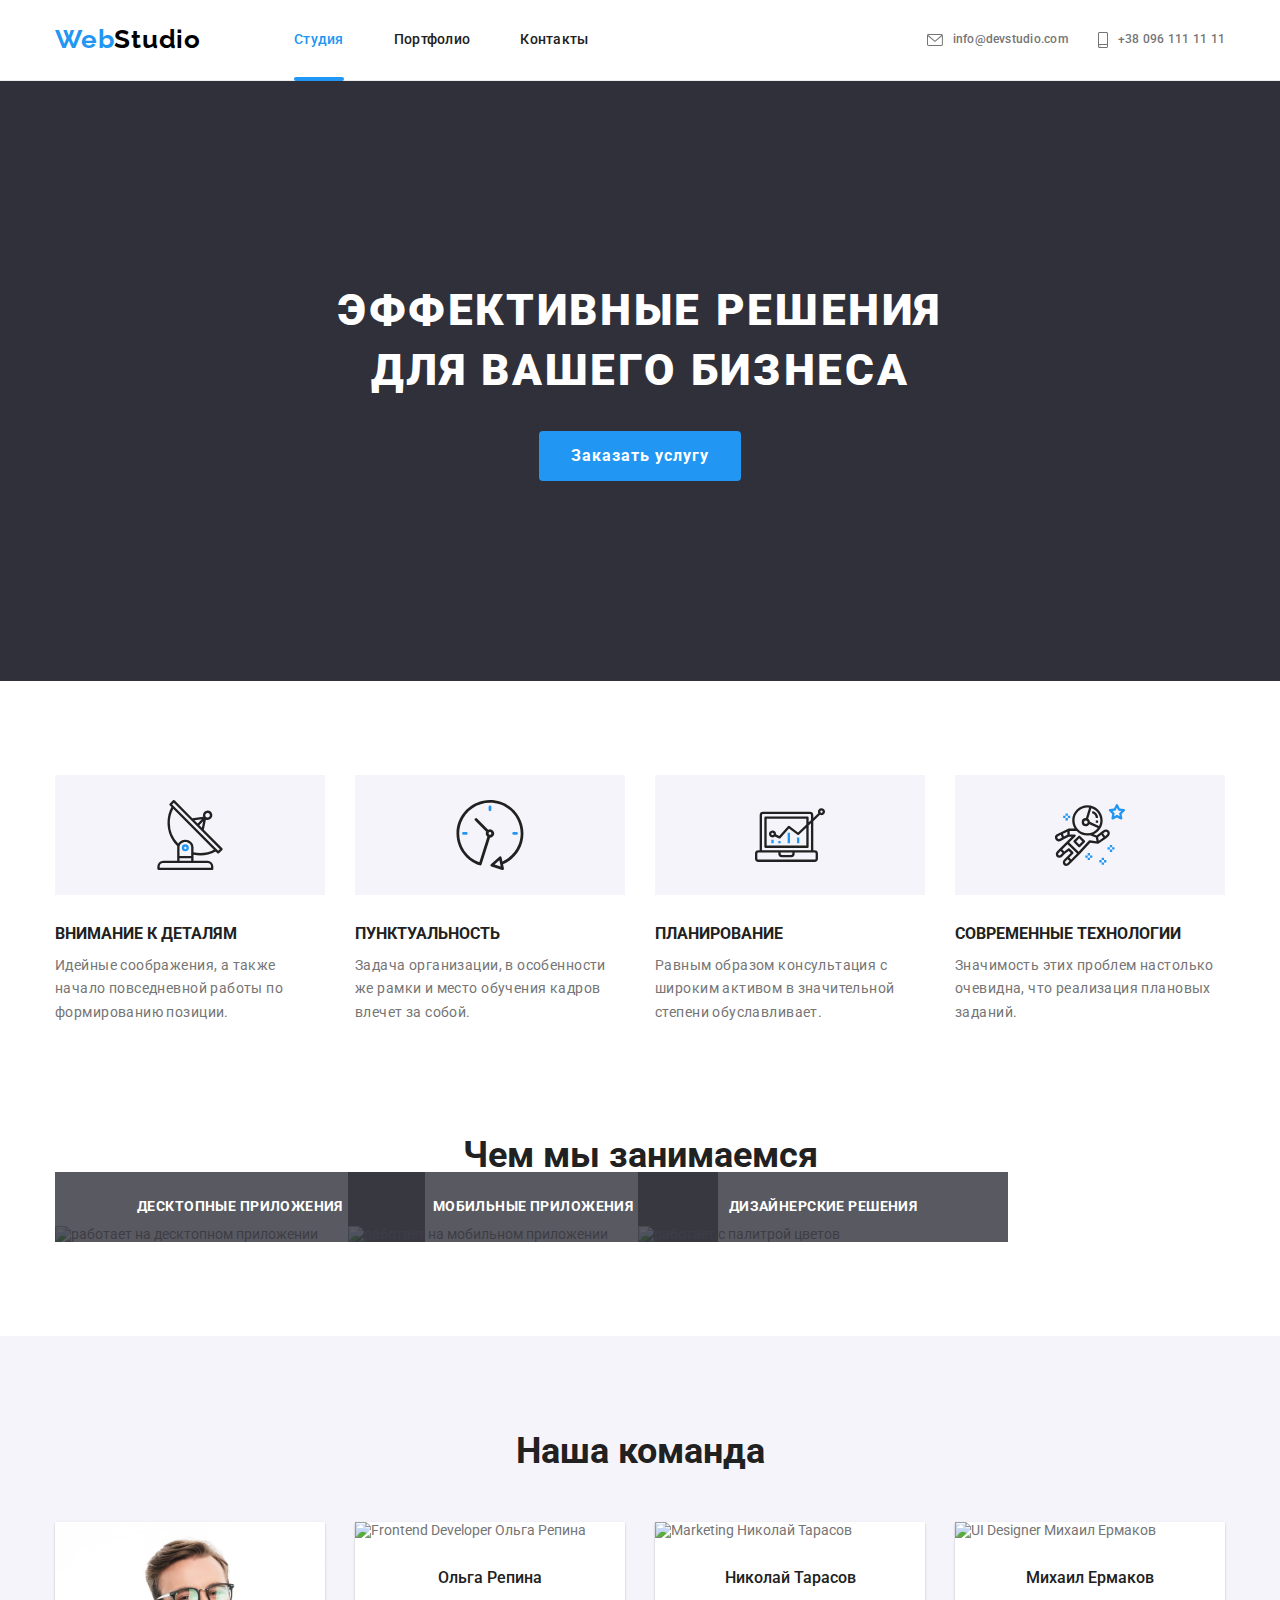
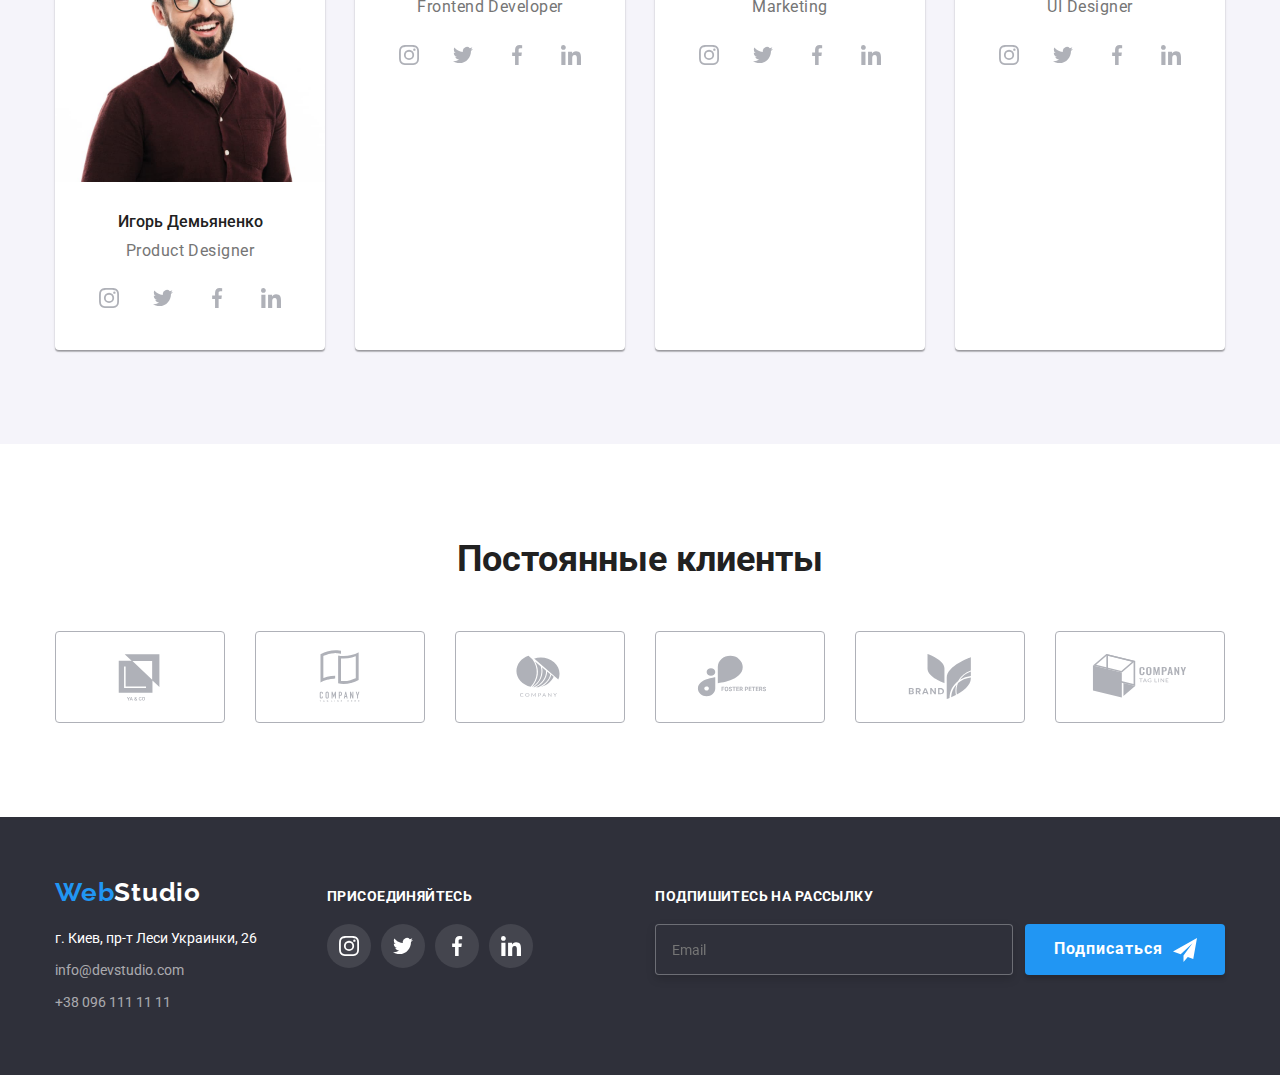
==== commit f0aa8f9a: "fix bugs" ====
--- a/index.html
+++ b/index.html
@@ -1,651 +1,695 @@
 <!DOCTYPE html>
 <html lang="ru">
-<head>
-    <meta charset="UTF-8">
-    <meta http-equiv="X-UA-Compatible" content="IE=edge">
-    <meta name="viewport" content="width=device-width, initial-scale=1.0">
+  <head>
+    <meta charset="UTF-8" />
+    <meta http-equiv="X-UA-Compatible" content="IE=edge" />
+    <meta name="viewport" content="width=device-width, initial-scale=1.0" />
     <title>WebStudio</title>
-    <link href="https://fonts.googleapis.com/css2?family=Raleway:wght@700&family=Roboto:wght@400;500;700;900&display=swap" rel="stylesheet">
-    <link rel="stylesheet" href="https://cdnjs.cloudflare.com/ajax/libs/modern-normalize/1.1.0/modern-normalize.min.css">
-    <link rel="stylesheet" href="./css/main.min.css">
-</head>
-<body>
+    <link
+      href="https://fonts.googleapis.com/css2?family=Raleway:wght@700&family=Roboto:wght@400;500;700;900&display=swap"
+      rel="stylesheet"
+    />
+    <link
+      rel="stylesheet"
+      href="https://cdnjs.cloudflare.com/ajax/libs/modern-normalize/1.1.0/modern-normalize.min.css"
+    />
+    <link rel="stylesheet" href="./css/main.min.css" />
+  </head>
+  <body>
     <!-- head of info -->
     <header class="style">
-        <div class="container head-wrap">
-            <nav class="nav">
-                <a href="./index.html" class="logo">Web<span class="logo__style">Studio</span></a>
-
-                <button type="button" class="mobile__button" data-menu-button>
-                    <svg width="40" height="40" aria-label="Переключатель мобильного меню">
-                        <use class="icon-cross" href="./image/icons.svg#icon-close"></use>
-                        <use class="icon-menu" href="./image/icons.svg#icon-menu"></use>
-                    </svg>
-                </button>
-
-            <div class="mobile__menu" data-menu>  
-                <ul class="site-nav"> 
-                    <li class="site-nav__item">
-                        <a href="./index.html" class="site-nav__link site-nav__link--current">Студия</a>
-                    </li>
-
-                    <li class="site-nav__item">
-                        <a href="./portfolio.html" class="site-nav__link">Портфолио</a>
-                    </li>
-
-                    <li class="site-nav__item">
-                        <a href="./index.html" class="site-nav__link">Контакты</a>
-                    </li>
+      <div class="container head-wrap">
+        <nav class="nav">
+          <a href="./index.html" class="logo">Web<span class="logo__style">Studio</span></a>
+
+          <button type="button" class="mobile__button" data-menu-button>
+            <svg width="40" height="40" aria-label="Переключатель мобильного меню">
+              <use class="icon-cross" href="./image/icons.svg#icon-close"></use>
+              <use class="icon-menu" href="./image/icons.svg#icon-menu"></use>
+            </svg>
+          </button>
+
+          <div class="mobile__menu" data-menu>
+            <ul class="site-nav">
+              <li class="site-nav__item">
+                <a href="./index.html" class="site-nav__link site-nav__link--current">Студия</a>
+              </li>
+
+              <li class="site-nav__item">
+                <a href="./portfolio.html" class="site-nav__link">Портфолио</a>
+              </li>
+
+              <li class="site-nav__item">
+                <a href="./index.html" class="site-nav__link">Контакты</a>
+              </li>
+            </ul>
+
+            <ul class="contacts">
+              <li class="contacts__item">
+                <a href="mailto:info@devstudio.com" class="contacts__link contacts__link--mail">
+                  <svg class="contacts__icon" width="16" height="12">
+                    <use href="./image/icons.svg#icon-envelope-opt"></use>
+                  </svg>
+                  info@devstudio.com
+                </a>
+              </li>
+              <li class="contacts__item">
+                <a href="tel:+380961111111" class="contacts__link contacts__link--tel">
+                  <svg class="contacts__icon" width="10" height="16">
+                    <use href="./image/icons.svg#icon-smartphone-opt"></use>
+                  </svg>
+                  +38 096 111 11 11
+                </a>
+              </li>
+            </ul>
+
+            <ul class="header-socials">
+              <li class="header-socials__item">
+                <a href="" class="header-socials__link">Instagram</a>
+              </li>
+
+              <li class="header-socials__item">
+                <a href="" class="header-socials__link">Twitter</a>
+              </li>
+
+              <li class="header-socials__item">
+                <a href="" class="header-socials__link">Facebook</a>
+              </li>
+
+              <li class="header-socials__item">
+                <a href="" class="header-socials__link">LinkedIn</a>
+              </li>
+            </ul>
+          </div>
+        </nav>
+      </div>
+    </header>
+
+    <main>
+      <!-- hero -->
+      <section class="hero">
+        <div class="container">
+          <h1 class="hero__title">Эффективные решения для вашего бизнеса</h1>
+          <button type="button" class="hero__button" data-modal-open>Заказать услугу</button>
+
+          <div class="backdrop is-hidden" data-modal>
+            <div class="modal">
+              <form class="reg-form" autocomplete="off">
+                <p class="reg-form__header">Оставьте свои данные, мы вам перезвоним</p>
+
+                <label class="reg-form__item">
+                  <span class="reg-form__text">Имя</span>
+                  <input type="text" name="name" class="reg-form__input" />
+
+                  <svg width="18" height="18" class="reg-form__icon">
+                    <use href="./image/icons.svg#icon-person-black"></use>
+                  </svg>
+                </label>
+
+                <label class="reg-form__item">
+                  <span class="reg-form__text">Телефон</span>
+                  <input type="tel" name="phone" class="reg-form__input" />
+
+                  <svg width="18" height="18" class="reg-form__icon">
+                    <use href="./image/icons.svg#icon-phone-black"></use>
+                  </svg>
+                </label>
+
+                <label class="reg-form__item">
+                  <span class="reg-form__text">Почта</span>
+                  <input type="email" name="email" class="reg-form__input" />
+
+                  <svg width="18" height="18" class="reg-form__icon">
+                    <use href="./image/icons.svg#icon-email-black"></use>
+                  </svg>
+                </label>
+
+                <label class="reg-form__item">
+                  <span class="reg-form__text">Комментарий</span>
+                  <textarea
+                    name="comment"
+                    class="reg-form__input reg-form__textarea"
+                    placeholder="Введите текст"
+                  ></textarea>
+                </label>
+
+                <label class="reg-form__agreement">
+                  <input type="checkbox" name="policy" class="reg-form__checkbox" />
+                  <span class="reg-form__custom-checkbox"></span>
+                  <span
+                    >Соглашаюсь с рассылкой и принимаю
+                    <a href="" class="reg-form__policy">Условия договора</a></span
+                  >
+                </label>
+
+                <button type="submit" class="reg-form__button">Отправить</button>
+              </form>
+
+              <button type="button" class="modal__button" data-modal-close>
+                <svg width="30" height="30">
+                  <use href="./image/icons.svg#icon-close-c"></use>
+                </svg>
+              </button>
+            </div>
+          </div>
+        </div>
+      </section>
+
+      <!-- competence -->
+      <section class="section">
+        <div class="container">
+          <h2 class="section__title" hidden>Наши компетенции</h2>
+
+          <ul class="competence">
+            <li class="competence__item">
+              <div class="competence__icon">
+                <svg width="70" height="70">
+                  <use href="./image/icons.svg#icon-antenna-opt"></use>
+                </svg>
+              </div>
+              <h3 class="competence__title">Внимание к деталям</h3>
+              <p class="competence__content">
+                Идейные соображения, а также начало повседневной работы по формированию позиции.
+              </p>
+            </li>
+
+            <li class="competence__item">
+              <div class="competence__icon">
+                <svg width="70" height="70">
+                  <use href="./image/icons.svg#icon-clock-opt"></use>
+                </svg>
+              </div>
+              <h3 class="competence__title">Пунктуальность</h3>
+              <p class="competence__content">
+                Задача организации, в особенности же рамки и место обучения кадров влечет за собой.
+              </p>
+            </li>
+            <li class="competence__item">
+              <div class="competence__icon">
+                <svg width="70" height="70">
+                  <use href="./image/icons.svg#icon-diagram-opt"></use>
+                </svg>
+              </div>
+              <h3 class="competence__title">Планирование</h3>
+              <p class="competence__content">
+                Равным образом консультация с широким активом в значительной степени обуславливает.
+              </p>
+            </li>
+            <li class="competence__item">
+              <div class="competence__icon">
+                <svg width="70" height="70">
+                  <use href="./image/icons.svg#icon-astronaut-opt"></use>
+                </svg>
+              </div>
+              <h3 class="competence__title">Современные технологии</h3>
+              <p class="competence__content">
+                Значимость этих проблем настолько очевидна, что реализация плановых заданий.
+              </p>
+            </li>
+          </ul>
+        </div>
+      </section>
+
+      <!-- affairs -->
+      <section class="section">
+        <div class="container">
+          <h2 class="section__title">Чем мы занимаемся</h2>
+
+          <ul class="affairs">
+            <li class="affairs__item">
+              <div class="affairs__card">
+                <picture>
+                  <source
+                    srcset="./image/desktop/zanyatie-1-1x.jpg 1x, ./image/desktop/img-2x.jpg 2x"
+                    media="(min-width: 960px)"
+                  />
+                  <img
+                    src="./image/desktop/zanyatie-1-1x.jpg"
+                    alt="работает на десктопном приложении"
+                  />
+                </picture>
+
+                <p class="affairs__text">Десктопные приложения</p>
+              </div>
+            </li>
+
+            <li class="affairs__item">
+              <div class="affairs__card">
+                <picture>
+                  <source
+                    srcset="./image/desktop/zanyatie-2-1x.jpg 1x, ./image/desktop/img2-2x.jpg 2x"
+                    media="(min-width: 960px)"
+                  />
+                  <img
+                    src="./image/desktop/zanyatie-2-1x.jpg"
+                    alt="работает на мобильном приложении"
+                  />
+                </picture>
+
+                <p class="affairs__text">Мобильные приложения</p>
+              </div>
+            </li>
+
+            <li class="affairs__item">
+              <div class="affairs__card">
+                <picture>
+                  <source
+                    srcset="./image/desktop/zanyatie-3-1x.jpg 1x, ./image/desktop/img3-2x.jpg 2x"
+                    media="(min-width: 960px)"
+                  />
+                  <img src="./image/desktop/zanyatie-3-1x.jpg" alt="работает с палитрой цветов" />
+                </picture>
+
+                <p class="affairs__text">Дизайнерские решения</p>
+              </div>
+            </li>
+          </ul>
+        </div>
+      </section>
+
+      <!-- staff -->
+      <section class="section">
+        <div class="container">
+          <h2 class="section__title">Наша команда</h2>
+          <ul class="staff">
+            <li class="staff__item">
+              <picture>
+                <source
+                  srcset="
+                    ./image/mobile/demyanenko-mobile-1x.jpg 1x,
+                    ./image/mobile/demyanenko-mobile-2x.jpg 2x
+                  "
+                  media="(max-width: 480px)"
+                />
+
+                <source
+                  srcset="
+                    ./image/tablet/demyanenko-tablet-1x.jpg 1x,
+                    ./image/tablet/demyanenko-tablet-2x.jpg 2x
+                  "
+                  media="(max-width: 768px)"
+                />
+
+                <img
+                  class="img-size"
+                  srcset="
+                    ./image/desktop/demyanenko-desktop-1x.jpg 1x,
+                    ./image/desktop/demyanenko-desktop-2x.jpg 2x
+                  "
+                  src="./image/mobile/demyanenko-tablet-1x.jpg"
+                  alt="Product Designer Игорь Демьяненко"
+                />
+              </picture>
+
+              <div class="staff__info">
+                <h3 class="staff__name">Игорь Демьяненко</h3>
+                <p lang="en" class="staff__pos">Product Designer</p>
+
+                <ul class="socials">
+                  <li class="socials__item">
+                    <a href="" class="socials__link">
+                      <svg class="socials__icon" width="20" height="20">
+                        <use href="./image/icons.svg#icon-instagram-opt"></use>
+                      </svg>
+                    </a>
+                  </li>
+
+                  <li class="socials__item">
+                    <a href="" class="socials__link">
+                      <svg class="socials__icon" width="20" height="20">
+                        <use href="./image/icons.svg#icon-twitter-opt"></use>
+                      </svg>
+                    </a>
+                  </li>
+
+                  <li class="socials__item">
+                    <a href="" class="socials__link">
+                      <svg class="socials__icon" width="20" height="20">
+                        <use href="./image/icons.svg#icon-facebook-opt"></use>
+                      </svg>
+                    </a>
+                  </li>
+
+                  <li class="socials__item">
+                    <a href="" class="socials__link">
+                      <svg class="socials__icon" width="20" height="20">
+                        <use href="./image/icons.svg#icon-linkedin-opt"></use>
+                      </svg>
+                    </a>
+                  </li>
                 </ul>
-
-                <ul class="contacts">
-                    <li class="contacts__item">
-                        <a href="mailto:info@devstudio.com" class="contacts__link contacts__link--mail">
-                            <svg class="contacts__icon" width="16" height="12">
-                                <use href="./image/icons.svg#icon-envelope-opt"></use>
-                            </svg>
-                            info@devstudio.com
-                        </a>
-                    </li>
-                    <li class="contacts__item">
-                        <a href="tel:+380961111111" class="contacts__link contacts__link--tel">
-                            <svg class="contacts__icon" width="10" height="16">
-                                <use href="./image/icons.svg#icon-smartphone-opt"></use>
-                            </svg>
-                            +38 096 111 11 11
-                        </a>
-                    </li>
+              </div>
+            </li>
+
+            <li class="staff__item">
+              <picture>
+                <source
+                  srcset="
+                    ./image/mobile/repina-mobile-1x.jpg 1x,
+                    ./image/mobile/repina-mobile-2x.jpg 2x
+                  "
+                  media="(max-width: 480px)"
+                />
+
+                <source
+                  srcset="
+                    ./image/tablet/repina-tablet-1x.jpg 1x,
+                    ./image/tablet/repina-tablet-2x.jpg 2x
+                  "
+                  media="(max-width: 768px)"
+                />
+
+                <img
+                  class="img-size"
+                  srcset="
+                    ./image/desktop/repina1x-desktop.jpg 1x,
+                    ./image/desktop/repina2x-desktop.jpg 2x
+                  "
+                  src="./image/mobile/repina-mobile-1x.jpg"
+                  alt="Frontend Developer Ольга Репина"
+                />
+              </picture>
+
+              <div class="staff__info">
+                <h3 class="staff__name">Ольга Репина</h3>
+                <p lang="en" class="staff__pos">Frontend Developer</p>
+
+                <ul class="socials">
+                  <li class="socials__item">
+                    <a href="" class="socials__link">
+                      <svg class="socials__icon" width="20" height="20">
+                        <use href="./image/icons.svg#icon-instagram-opt"></use>
+                      </svg>
+                    </a>
+                  </li>
+
+                  <li class="socials__item">
+                    <a href="" class="socials__link">
+                      <svg class="socials__icon" width="20" height="20">
+                        <use href="./image/icons.svg#icon-twitter-opt"></use>
+                      </svg>
+                    </a>
+                  </li>
+
+                  <li class="socials__item">
+                    <a href="" class="socials__link">
+                      <svg class="socials__icon" width="20" height="20">
+                        <use href="./image/icons.svg#icon-facebook-opt"></use>
+                      </svg>
+                    </a>
+                  </li>
+
+                  <li class="socials__item">
+                    <a href="" class="socials__link">
+                      <svg class="socials__icon" width="20" height="20">
+                        <use href="./image/icons.svg#icon-linkedin-opt"></use>
+                      </svg>
+                    </a>
+                  </li>
                 </ul>
-
-                <ul class="header-socials">
-
-                    <li class="header-socials__item">
-                        <a href="" class="header-socials__link">Instagram</a>
-                    </li>
-
-                    <li class="header-socials__item">
-                        <a href="" class="header-socials__link">Twitter</a>
-                    </li>
-
-                    <li class="header-socials__item">
-                        <a href="" class="header-socials__link">Facebook</a>
-                    </li>
-
-                    <li class="header-socials__item">
-                        <a href="" class="header-socials__link">LinkedIn</a>
-                    </li>
-
+              </div>
+            </li>
+
+            <li class="staff__item">
+              <picture>
+                <source
+                  srcset="
+                    ./image/mobile/tarasov-mobile-1x.jpg 1x,
+                    ./image/mobile/tarasov-mobile-2x.jpg 2x
+                  "
+                  media="(max-width: 480px)"
+                />
+
+                <source
+                  srcset="
+                    ./image/tablet/tarasov-tablet-1x.jpg 1x,
+                    ./image/tablet/tarasov-tablet-2x.jpg 2x
+                  "
+                  media="(max-width: 768px)"
+                />
+
+                <img
+                  class="img-size"
+                  srcset="
+                    ./image/desktop/tarasov1x-desktop.jpg 1x,
+                    ./image/desktop/tarasov2x-desktop.jpg 2x
+                  "
+                  src="./image/mobile/tarasov-mobile-1x.jpg"
+                  alt="Marketing Николай Тарасов"
+                />
+              </picture>
+
+              <div class="staff__info">
+                <h3 class="staff__name">Николай Тарасов</h3>
+                <p lang="en" class="staff__pos">Marketing</p>
+
+                <ul class="socials">
+                  <li class="socials__item">
+                    <a href="" class="socials__link">
+                      <svg class="socials__icon" width="20" height="20">
+                        <use href="./image/icons.svg#icon-instagram-opt"></use>
+                      </svg>
+                    </a>
+                  </li>
+
+                  <li class="socials__item">
+                    <a href="" class="socials__link">
+                      <svg class="socials__icon" width="20" height="20">
+                        <use href="./image/icons.svg#icon-twitter-opt"></use>
+                      </svg>
+                    </a>
+                  </li>
+
+                  <li class="socials__item">
+                    <a href="" class="socials__link">
+                      <svg class="socials__icon" width="20" height="20">
+                        <use href="./image/icons.svg#icon-facebook-opt"></use>
+                      </svg>
+                    </a>
+                  </li>
+
+                  <li class="socials__item">
+                    <a href="" class="socials__link">
+                      <svg class="socials__icon" width="20" height="20">
+                        <use href="./image/icons.svg#icon-linkedin-opt"></use>
+                      </svg>
+                    </a>
+                  </li>
                 </ul>
-            </div>
-
-            </nav>
-     
+              </div>
+            </li>
+
+            <li class="staff__item">
+              <picture>
+                <source
+                  srcset="
+                    ./image/mobile/ermakov-mobile-1x.jpg 1x,
+                    ./image/mobile/ermakov-mobile-2x.jpg 2x
+                  "
+                  media="(max-width: 480px)"
+                />
+
+                <source
+                  srcset="
+                    ./image/tablet/ermakov-tablet-1x.jpg 1x,
+                    ./image/tablet/ermakov-tablet-2x.jpg 2x
+                  "
+                  media="(max-width: 768px)"
+                />
+
+                <img
+                  class="img-size"
+                  srcset="
+                    ./image/desktop/ermakov1x-desktop.jpg 1x,
+                    ./image/desktop/ermakov2x-desktop.jpg 2x
+                  "
+                  src="./image/mobile/ermakov-mobile-1x.jpg"
+                  alt="UI Designer Михаил Ермаков"
+                />
+              </picture>
+
+              <div class="staff__info">
+                <h3 class="staff__name">Михаил Ермаков</h3>
+                <p lang="en" class="staff__pos">UI Designer</p>
+
+                <ul class="socials">
+                  <li class="socials__item">
+                    <a href="" class="socials__link">
+                      <svg class="socials__icon" width="20" height="20">
+                        <use href="./image/icons.svg#icon-instagram-opt"></use>
+                      </svg>
+                    </a>
+                  </li>
+
+                  <li class="socials__item">
+                    <a href="" class="socials__link">
+                      <svg class="socials__icon" width="20" height="20">
+                        <use href="./image/icons.svg#icon-twitter-opt"></use>
+                      </svg>
+                    </a>
+                  </li>
+
+                  <li class="socials__item">
+                    <a href="" class="socials__link">
+                      <svg class="socials__icon" width="20" height="20">
+                        <use href="./image/icons.svg#icon-facebook-opt"></use>
+                      </svg>
+                    </a>
+                  </li>
+
+                  <li class="socials__item">
+                    <a href="" class="socials__link">
+                      <svg class="socials__icon" width="20" height="20">
+                        <use href="./image/icons.svg#icon-linkedin-opt"></use>
+                      </svg>
+                    </a>
+                  </li>
+                </ul>
+              </div>
+            </li>
+          </ul>
         </div>
-    </header>
-
-    <main>
-        <!-- hero -->
-        <section class="hero">
+      </section>
+
+      <!-- clients -->
+      <section class="section">
         <div class="container">
-            <h1 class="hero__title">Эффективные решения для вашего бизнеса</h1>
-            <button type="button" class="hero__button" data-modal-open>Заказать услугу</button>
-
-            <div class="backdrop is-hidden" data-modal>
-                
-                <div class="modal">
-                
-                    <form class="reg-form" autocomplete="off">
-                        <p class="reg-form__header">Оставьте свои данные, мы вам перезвоним</p>
-                        
-                            <label class="reg-form__item">
-                                <span class="reg-form__text">Имя</span>
-                                <input type="text" name="name" class="reg-form__input">
-
-                                <svg width="18" height="18" class="reg-form__icon">
-                                    <use href="./image/icons.svg#icon-person-black"></use>
-                                </svg>
-                            </label>
-                                                    
-                            <label class="reg-form__item">
-                                <span class="reg-form__text">Телефон</span>
-                                <input type="tel" name="phone" class="reg-form__input">
-
-                                <svg width="18" height="18" class="reg-form__icon">
-                                    <use href="./image/icons.svg#icon-phone-black"></use>
-                                </svg>
-                            </label>
-                        
-                            <label class="reg-form__item">
-                            <span class="reg-form__text">Почта</span>
-                                <input type="email" name="email" class="reg-form__input">
-                                
-                                <svg width="18" height="18" class="reg-form__icon">
-                                    <use href="./image/icons.svg#icon-email-black"></use>
-                                </svg>
-                            </label>
-                        
-                            <label class="reg-form__item">
-                                <span class="reg-form__text">Комментарий</span> 
-                                <textarea name="comment" class="reg-form__input reg-form__textarea" placeholder="Введите текст"></textarea>
-                            </label>
-
-                            <label class="reg-form__agreement">
-                                <input type="checkbox" name="policy" class="reg-form__checkbox">
-                                <span class="reg-form__custom-checkbox"></span>
-                                <span>Соглашаюсь с рассылкой и принимаю <a href="" class="reg-form__policy">Условия договора</a></span>
-                            </label>
-
-                            <button type="submit" class="reg-form__button">Отправить</button>
-
-                    </form>
-
-                    <button type="button" class="modal__button" data-modal-close>
-                    <svg width="30" height="30">
-                        <use href="./image/icons.svg#icon-close-c"></use>
-                    </svg>
-                    </button>
-                </div>
-            </div>
+          <h2 class="section__title">Постоянные клиенты</h2>
+          <ul class="clients">
+            <li class="clients__item">
+              <a href="" class="clients__link">
+                <svg class="clients__icon" width="106" height="60">
+                  <use href="./image/icons.svg#icon-client-1-1"></use>
+                </svg>
+              </a>
+            </li>
+
+            <li class="clients__item">
+              <a href="" class="clients__link">
+                <svg class="clients__icon" width="106" height="60">
+                  <use href="./image/icons.svg#icon-client-2-2"></use>
+                </svg>
+              </a>
+            </li>
+
+            <li class="clients__item">
+              <a href="" class="clients__link">
+                <svg class="clients__icon" width="106" height="60">
+                  <use href="./image/icons.svg#icon-client-3-3"></use>
+                </svg>
+              </a>
+            </li>
+
+            <li class="clients__item">
+              <a href="" class="clients__link">
+                <svg class="clients__icon" width="106" height="60">
+                  <use href="./image/icons.svg#icon-client-4-4"></use>
+                </svg>
+              </a>
+            </li>
+
+            <li class="clients__item">
+              <a href="" class="clients__link">
+                <svg class="clients__icon" width="106" height="60">
+                  <use href="./image/icons.svg#icon-client-5-5"></use>
+                </svg>
+              </a>
+            </li>
+
+            <li class="clients__item">
+              <a href="" class="clients__link">
+                <svg class="clients__icon" width="106" height="60">
+                  <use href="./image/icons.svg#icon-client-6-6"></use>
+                </svg>
+              </a>
+            </li>
+          </ul>
         </div>
-        </section>
-            
-        <!-- competence -->
-        <section class="section">
-            <div class="container">
-               
-                <h2 class="section__title" hidden>Наши компетенции</h2>
-                
-                <ul class="competence">
-
-                    <li class="competence__item">
-                        <div class="competence__icon">
-                            <svg width="70" height="70">
-                                <use href="./image/icons.svg#icon-antenna-opt"></use>
-                            </svg>
-                        </div>
-                            <h3 class="competence__title">Внимание к деталям</h3>
-                            <p class="competence__content">Идейные соображения, а также начало повседневной работы по формированию позиции.</p>
-                    </li>
-
-                    <li class="competence__item"> 
-                        <div class="competence__icon">
-                            <svg width="70" height="70">
-                                <use href="./image/icons.svg#icon-clock-opt"></use>
-                            </svg>
-                        </div>
-                        <h3 class="competence__title">Пунктуальность</h3>
-                        <p class="competence__content">Задача организации, в особенности же рамки и место обучения кадров влечет за собой.</p>
-                    </li>
-                    <li class="competence__item">
-                        <div class="competence__icon">
-                            <svg width="70" height="70">
-                                <use href="./image/icons.svg#icon-diagram-opt"></use>
-                            </svg>
-                        </div>
-                        <h3 class="competence__title">Планирование</h3>
-                        <p class="competence__content">Равным образом консультация с широким активом в значительной степени обуславливает.</p>
-                    </li>
-                    <li class="competence__item">
-                        <div class="competence__icon">
-                            <svg width="70" height="70">
-                                <use href="./image/icons.svg#icon-astronaut-opt"></use>
-                            </svg>
-                        </div>
-                        <h3 class="competence__title">Современные технологии</h3>
-                        <p class="competence__content">Значимость этих проблем настолько очевидна, что реализация плановых заданий.</p>
-                    </li>
-                </ul>
-            </div>
-        </section>
-
-        <!-- affairs -->
-        <section class="section">
-            <div class="container">
-                <h2 class="section__title">Чем мы занимаемся</h2>
-                
-                <ul class="affairs">
-
-                    <li class="affairs__item">
-                        <div class="affairs__card">
-
-                            <picture>
-                                <source 
-                                srcset="./image/desktop/zanyatie-1-1x.jpg 1x, ./image/desktop/img-2x.jpg 2x"
-                                media="(min-width: 960px)">
-                                <img 
-                                src="./image/desktop/zanyatie-1-1x.jpg" 
-                                alt="работает на десктопном приложении">
-                            </picture>
-
-                            <p class="affairs__text">Десктопные приложения</p>
-                        </div>
-                    </li>
-
-                    <li class="affairs__item">
-                        <div class="affairs__card">
-
-                            <picture>
-                                <source 
-                                srcset="./image/desktop/zanyatie-2-1x.jpg 1x, ./image/desktop/img2-2x.jpg 2x" 
-                                media="(min-width: 960px)">
-                                <img src="./image/desktop/zanyatie-2-1x.jpg" 
-                                alt="работает на мобильном приложении">
-                            </picture>
-
-                            <p class="affairs__text">Мобильные приложения</p>
-                        </div>
-                    </li>
-
-                    <li class="affairs__item">
-                        <div class="affairs__card">
-
-                            <picture>
-                                <source 
-                                srcset="./image/desktop/zanyatie-3-1x.jpg 1x, ./image/desktop/img3-2x.jpg 2x" 
-                                media="(min-width: 960px)">
-                                <img src="./image/desktop/zanyatie-3-1x.jpg" 
-                                alt="работает с палитрой цветов">
-                            </picture>
-
-                            <p class="affairs__text">Дизайнерские решения</p>
-                        </div>
-                    </li>
-
-                </ul>
-            </div>
-        </section>
-
-        <!-- staff -->
-        <section class="section">
-            <div class="container">
-                <h2 class="section__title">Наша команда</h2>
-                <ul class="staff">
-
-                    <li class="staff__item">
-                        <picture>
-                            <source 
-                            srcset="./image/mobile/demyanenko-mobile-1x.jpg 1x, ./image/mobile/demyanenko-mobile-2x.jpg 2x" 
-                            media="(max-width: 480px)">
-
-                            <source 
-                            srcset="./image/tablet/demyanenko-tablet-1x.jpg 1x, ./image/tablet/demyanenko-tablet-2x.jpg 2x"
-                            media="(max-width: 768px)">
-
-                            <img 
-                            class="img-size"
-                            srcset="./image/desktop/demyanenko-desktop-1x.jpg 1x, ./image/desktop/demyanenko-desktop-2x.jpg 2x"
-                            
-                            src="./image/mobile/demyanenko-tablet-1x.jpg" 
-                            alt="Product Designer Игорь Демьяненко"
-                            >
-
-                        </picture>
-
-                        <div class="staff__info">
-                            <h3 class="staff__name">Игорь Демьяненко</h3>
-                            <p lang="en" class="staff__pos">Product Designer</p>
-
-                            <ul class="socials">
-
-                                <li class="socials__item"> 
-                                    <a href="" class="socials__link">
-                                        <svg class="socials__icon" width="20" height="20">
-                                            <use href="./image/icons.svg#icon-instagram-opt"></use>
-                                        </svg>
-                                    </a>
-                                </li>
-
-                                <li class="socials__item"> 
-                                    <a href="" class="socials__link">
-                                        <svg class="socials__icon" width="20" height="20">
-                                            <use href="./image/icons.svg#icon-twitter-opt"></use>
-                                        </svg>
-                                    </a>
-                                </li>
-
-                                <li class="socials__item"> 
-                                    <a href="" class="socials__link">
-                                        <svg class="socials__icon" width="20" height="20">
-                                            <use href="./image/icons.svg#icon-facebook-opt"></use>
-                                        </svg>
-                                     </a>
-                                </li>
-
-                                <li class="socials__item"> 
-                                    <a href="" class="socials__link">
-                                        <svg class="socials__icon" width="20" height="20">
-                                            <use href="./image/icons.svg#icon-linkedin-opt"></use>
-                                        </svg>
-                                    </a>
-                                </li>
-                            </ul>
-                        </div>
-                    </li>
-
-                    <li class="staff__item">
-
-                        <picture>
-                            <source 
-                            srcset="./image/mobile/repina-mobile-1x.jpg 1x, ./image/mobile/repina-mobile-2x.jpg 2x"
-                            media="(max-width: 480px)">
-                        
-                            <source 
-                            srcset="./image/tablet/repina-tablet-1x.jpg 1x, ./image/tablet/repina-tablet-2x.jpg 2x"
-                            media="(max-width: 768px)">
-                        
-                            <img 
-                            class="img-size"
-                            srcset="./image/desktop/repina1x-desktop.jpg 1x, ./image/desktop/repina2x-desktop.jpg 2x"
-                            
-                            src="./image/mobile/repina-mobile-1x.jpg"
-                            alt="Frontend Developer Ольга Репина" 
-                            >
-                        
-                        </picture>
-
-                        <div class="staff__info">
-                            <h3 class="staff__name">Ольга Репина</h3>
-                            <p lang="en" class="staff__pos">Frontend Developer</p>
-
-                            <ul class="socials">
-                            
-                                <li class="socials__item">
-                                    <a href="" class="socials__link">
-                                        <svg class="socials__icon" width="20" height="20">
-                                            <use href="./image/icons.svg#icon-instagram-opt"></use>
-                                        </svg>
-                                    </a>
-                                </li>
-                            
-                                <li class="socials__item">
-                                    <a href="" class="socials__link">
-                                        <svg class="socials__icon" width="20" height="20">
-                                            <use href="./image/icons.svg#icon-twitter-opt"></use>
-                                        </svg>
-                                    </a>
-                                </li>
-                            
-                                <li class="socials__item">
-                                    <a href="" class="socials__link">
-                                        <svg class="socials__icon" width="20" height="20">
-                                            <use href="./image/icons.svg#icon-facebook-opt"></use>
-                                        </svg>
-                                    </a>
-                                </li>
-                            
-                                <li class="socials__item">
-                                    <a href="" class="socials__link">
-                                        <svg class="socials__icon" width="20" height="20">
-                                            <use href="./image/icons.svg#icon-linkedin-opt"></use>
-                                        </svg>
-                                    </a>
-                                </li>
-                            </ul>
-                        </div>
-                    </li>
-
-                    <li class="staff__item">
-
-                        <picture>
-                            <source 
-                            srcset="./image/mobile/tarasov-mobile-1x.jpg 1x, ./image/mobile/tarasov-mobile-2x.jpg 2x"
-                            media="(max-width: 480px)">
-                        
-                            <source 
-                            srcset="./image/tablet/tarasov-tablet-1x.jpg 1x, ./image/tablet/tarasov-tablet-2x.jpg 2x"
-                            media="(max-width: 768px)">
-                        
-                            <img 
-                            class="img-size"
-                            srcset="./image/desktop/tarasov1x-desktop.jpg 1x, ./image/desktop/tarasov2x-desktop.jpg 2x"
-                             
-                            src="./image/mobile/tarasov-mobile-1x.jpg" alt="Marketing Николай Тарасов"
-                            >
-                        
-                        </picture>
-
-                        <div class="staff__info">
-                            <h3 class="staff__name">Николай Тарасов</h3>
-                            <p lang="en" class="staff__pos">Marketing</p>
-
-                            <ul class="socials">
-                            
-                                <li class="socials__item">
-                                    <a href="" class="socials__link">
-                                        <svg class="socials__icon" width="20" height="20">
-                                            <use href="./image/icons.svg#icon-instagram-opt"></use>
-                                        </svg>
-                                    </a>
-                                </li>
-                            
-                                <li class="socials__item">
-                                    <a href="" class="socials__link">
-                                        <svg class="socials__icon" width="20" height="20">
-                                            <use href="./image/icons.svg#icon-twitter-opt"></use>
-                                        </svg>
-                                    </a>
-                                </li>
-                            
-                                <li class="socials__item">
-                                    <a href="" class="socials__link">
-                                        <svg class="socials__icon" width="20" height="20">
-                                            <use href="./image/icons.svg#icon-facebook-opt"></use>
-                                        </svg>
-                                    </a>
-                                </li>
-                            
-                                <li class="socials__item">
-                                    <a href="" class="socials__link">
-                                        <svg class="socials__icon" width="20" height="20">
-                                            <use href="./image/icons.svg#icon-linkedin-opt"></use>
-                                        </svg>
-                                    </a>
-                                </li>
-                            </ul>
-                        </div>
-                    </li>
-
-                    <li class="staff__item">
-
-                        <picture>
-                            <source 
-                            srcset="./image/mobile/ermakov-mobile-1x.jpg 1x, ./image/mobile/ermakov-mobile-2x.jpg 2x"
-                            media="(max-width: 480px)">
-                        
-                            <source 
-                            srcset="./image/tablet/ermakov-tablet-1x.jpg 1x, ./image/tablet/ermakov-tablet-2x.jpg 2x"
-                            media="(max-width: 768px)">
-                        
-                            <img 
-                            class="img-size"
-                            srcset="./image/desktop/ermakov1x-desktop.jpg 1x, ./image/desktop/ermakov2x-desktop.jpg 2x"
-                            
-                            src="./image/mobile/ermakov-mobile-1x.jpg" alt="UI Designer Михаил Ермаков"
-                            >
-                        
-                        </picture>
-
-                        <div class="staff__info">
-                            <h3 class="staff__name">Михаил Ермаков</h3>
-                            <p lang="en" class="staff__pos">UI Designer</p>
-                            
-                            <ul class="socials">
-                            
-                                <li class="socials__item">
-                                    <a href="" class="socials__link">
-                                        <svg class="socials__icon" width="20" height="20">
-                                            <use href="./image/icons.svg#icon-instagram-opt"></use>
-                                        </svg>
-                                    </a>
-                                </li>
-                            
-                                <li class="socials__item">
-                                    <a href="" class="socials__link">
-                                        <svg class="socials__icon" width="20" height="20">
-                                            <use href="./image/icons.svg#icon-twitter-opt"></use>
-                                        </svg>
-                                    </a>
-                                </li>
-                            
-                                <li class="socials__item">
-                                    <a href="" class="socials__link">
-                                        <svg class="socials__icon" width="20" height="20">
-                                            <use href="./image/icons.svg#icon-facebook-opt"></use>
-                                        </svg>
-                                    </a>
-                                </li>
-                            
-                                <li class="socials__item">
-                                    <a href="" class="socials__link">
-                                        <svg class="socials__icon" width="20" height="20">
-                                            <use href="./image/icons.svg#icon-linkedin-opt"></use>
-                                        </svg>
-                                    </a>
-                                </li>
-                            </ul>
-                        </div>
-                    </li>
-                </ul>
-            </div>
-        </section>
-
-        <!-- clients -->
-        <section class="section">
-            <div class="container">
-            <h2 class="section__title">Постоянные клиенты</h2>
-                <ul class="clients">
-
-                    <li class="clients__item">
-                        <a href="" class="clients__link">
-                            <svg class="clients__icon" width="106" height="60">
-                                <use href="./image/icons.svg#icon-client-1-1"></use>
-                            </svg>
-                        </a>
-                    </li>
-
-                    <li class="clients__item">
-                        <a href="" class="clients__link">
-                            <svg class="clients__icon" width="106" height="60">
-                                <use href="./image/icons.svg#icon-client-2-2"></use>
-                            </svg>
-                        </a>
-                    </li>
-
-                    <li class="clients__item">
-                        <a href="" class="clients__link">
-                            <svg class="clients__icon" width="106" height="60">
-                                <use href="./image/icons.svg#icon-client-3-3"></use>
-                            </svg>
-                        </a>
-                    </li>
-
-                    <li class="clients__item">
-                        <a href="" class="clients__link">
-                            <svg class="clients__icon" width="106" height="60">
-                                <use href="./image/icons.svg#icon-client-4-4"></use>
-                            </svg>
-                        </a>
-                    </li>
-
-                    <li class="clients__item">
-                        <a href="" class="clients__link">
-                            <svg class="clients__icon" width="106" height="60">
-                                <use href="./image/icons.svg#icon-client-5-5"></use>
-                            </svg>
-                        </a>
-                    </li>
-
-                    <li class="clients__item">
-                        <a href="" class="clients__link">
-                            <svg class="clients__icon" width="106" height="60">
-                                <use href="./image/icons.svg#icon-client-6-6"></use>
-                            </svg>
-                        </a>
-                    </li>
-
-                </ul>
-            </div>
-        </section>
+      </section>
     </main>
 
     <footer class="footer">
-        <div class="container footer__wrap">
-            <div class="tablet">  
-                <div class="mobile">
-                    <a href="./index.html" class="logo logo__position">Web<span class="logo__style logo__color">Studio</span></a>
-                    <address>
-                        <ul class="address">
-                            <li class="address__item">г. Киев, пр-т Леси Украинки, 26</li> 
-
-                            <li class="address__item">
-                                <a href="mailto:info@devstudio.com" class="address__link">info@devstudio.com</a>
-                            </li>
-
-                            <li>
-                                <a href="tel:+380961111111" class="address__link">+38 096 111 11 11</a>
-                            </li>
-                        </ul>
-                    </address>
-                </div>
-
-                <div class="footer-stand">
-                    <p class="footer-stand__header">Присоединяйтесь</p>
-                    <ul class="socials">
-                    
-                        <li class="socials__item">
-                            <a href="" class="socials__link">
-                                <svg class="socials__icon" width="20" height="20">
-                                    <use href="./image/icons.svg#icon-instagram-opt"></use>
-                                </svg>
-                            </a>
-                        </li>
-                    
-                        <li class="socials__item">
-                            <a href="" class="socials__link">
-                                <svg class="socials__icon" width="20" height="20">
-                                    <use href="./image/icons.svg#icon-twitter-opt"></use>
-                                </svg>
-                            </a>
-                        </li>
-                    
-                        <li class="socials__item">
-                            <a href="" class="socials__link">
-                                <svg class="socials__icon" width="20" height="20">
-                                    <use href="./image/icons.svg#icon-facebook-opt"></use>
-                                </svg>
-                            </a>
-                        </li>
-                    
-                        <li class="socials__item">
-                            <a href="" class="socials__link">
-                                <svg class="socials__icon" width="20" height="20">
-                                    <use href="./image/icons.svg#icon-linkedin-opt"></use>
-                                </svg>
-                            </a>
-                        </li>
-
-                    </ul>
-                </div>
-            </div>
-
-            <div class="form">
-                <p class="form__message">Подпишитесь на рассылку</p>
-                <form class="wrapper">
-                        <input type="email" name="mailing" id="mailing" placeholder="Email" class="form__input">
-                        <button type="submit" class="form__button">
-                            Подписаться
-                            <svg width="24" height="24" class="form__icon">
-                                <use href="./image/icons.svg#icon-icon-send-1">
-                                </use>
-                            </svg>
-                        </button>
-                    
-                </form>
-            </div>
+      <div class="container footer__wrap">
+        <div class="tablet">
+          <div class="mobile">
+            <a href="./index.html" class="logo logo__position"
+              >Web<span class="logo__style logo__color">Studio</span></a
+            >
+            <address>
+              <ul class="address">
+                <li class="address__item">г. Киев, пр-т Леси Украинки, 26</li>
+
+                <li class="address__item">
+                  <a href="mailto:info@devstudio.com" class="address__link">info@devstudio.com</a>
+                </li>
+
+                <li>
+                  <a href="tel:+380961111111" class="address__link">+38 096 111 11 11</a>
+                </li>
+              </ul>
+            </address>
+          </div>
+
+          <div class="footer-stand">
+            <p class="footer-stand__header">Присоединяйтесь</p>
+            <ul class="socials">
+              <li class="socials__item">
+                <a href="" class="socials__link">
+                  <svg class="socials__icon" width="20" height="20">
+                    <use href="./image/icons.svg#icon-instagram-opt"></use>
+                  </svg>
+                </a>
+              </li>
+
+              <li class="socials__item">
+                <a href="" class="socials__link">
+                  <svg class="socials__icon" width="20" height="20">
+                    <use href="./image/icons.svg#icon-twitter-opt"></use>
+                  </svg>
+                </a>
+              </li>
+
+              <li class="socials__item">
+                <a href="" class="socials__link">
+                  <svg class="socials__icon" width="20" height="20">
+                    <use href="./image/icons.svg#icon-facebook-opt"></use>
+                  </svg>
+                </a>
+              </li>
+
+              <li class="socials__item">
+                <a href="" class="socials__link">
+                  <svg class="socials__icon" width="20" height="20">
+                    <use href="./image/icons.svg#icon-linkedin-opt"></use>
+                  </svg>
+                </a>
+              </li>
+            </ul>
+          </div>
         </div>
+
+        <div class="form">
+          <p class="form__message">Подпишитесь на рассылку</p>
+          <form class="wrapper">
+            <input
+              type="email"
+              name="mailing"
+              id="mailing"
+              placeholder="Email"
+              class="form__input"
+            />
+            <button type="submit" class="form__button">
+              Подписаться
+              <svg width="24" height="24" class="form__icon">
+                <use href="./image/icons.svg#icon-icon-send-1"></use>
+              </svg>
+            </button>
+          </form>
+        </div>
+      </div>
     </footer>
 
     <script src="./js/mobile_menu.js"></script>
     <script src="./js/modal.js"></script>
-</body>
-</html>+  </body>
+</html>
--- a/css/main.min.css
+++ b/css/main.min.css
@@ -1,2 +1,2 @@
-:root{--primary-text-color: #757575;--title-text-color: #212121;--accent-color: #2196f3;--primary-white-color: #ffffff;--bg-color-filter: #f5f4fa;--bg-color-footer-header: #2f303a;--secondary-logo-color: #000000;--hover-button-color: #188CE8;--border-header-color: #ECECEC;--font-color-link-footer: rgba(255, 255, 255, 0.6);--color-icon: #AFB1B8;--bg-icon-footer: rgba(255, 255, 255, 0.1);--bg-position-block: rgba(47, 48, 58, 0.8);--bg-overlay: rgba(33, 150, 243, 0.9);--bg-backdrop: rgba(0, 0, 0, 0.2);--timing-function: cubic-bezier(0.4, 0, 0.2, 1);--duration: 250ms}body{background-color:var(--primary-white-color);color:var(--primary-text-color);font-family:Roboto, sans-serif;font-size:14px}body.modal-open,body.menu-open{overflow:hidden}img{display:block;min-width:100%;height:auto}.img-size{width:100%}.site-nav,.contacts,.header-socials,.competence,.affairs,.staff,.socials,.clients,.address,.filter,.examples{list-style:none;margin-top:0;margin-bottom:0;padding-left:0}.site-nav__link,.contacts__link,.header-socials__link,.address__link{text-decoration:none;-webkit-transition:color var(--duration) var(--timing-function);transition:color var(--duration) var(--timing-function)}.site-nav__link:hover,.contacts__link:hover,.header-socials__link:hover,.address__link:hover,.site-nav__link:focus,.contacts__link:focus,.header-socials__link:focus,.address__link:focus{color:var(--accent-color)}.container{width:100%;margin-left:auto;margin-right:auto;padding-right:15px;padding-left:15px}@media screen and (min-width: 480px){.container{width:480px}}@media screen and (min-width: 768px){.container{width:768px}}@media screen and (min-width: 1200px){.container{width:1200px}}.section{padding-top:60px;padding-bottom:60px}.section:nth-child(3n){padding-top:0;display:none}.section:nth-child(4n){background-color:var(--bg-color-filter)}@media screen and (min-width: 1200px){.section{padding-top:94px;padding-bottom:94px}.section:nth-child(3n){display:block}}.section__title{margin-top:0;margin-bottom:30px;color:var(--title-text-color);font-weight:700;font-size:36px;line-height:1.17;text-align:center}@media screen and (min-width: 1200px){.section__title{margin-bottom:50px}}.nav{width:100%;display:-webkit-box;display:-ms-flexbox;display:flex}.mobile__menu{width:100%}@media screen and (max-width: 767.9px){.mobile__menu{z-index:10;background-color:var(--primary-white-color);display:-webkit-box;display:-ms-flexbox;display:flex;opacity:0;-webkit-transform:translateX(100%);transform:translateX(100%);-webkit-box-orient:vertical;-webkit-box-direction:normal;-ms-flex-direction:column;flex-direction:column;position:fixed;top:0;right:0;height:100%;width:100%;padding:48px 40px;overflow:hidden;-webkit-transition:opacity var(--duration) var(--timing-function),-webkit-transform var(--duration) var(--timing-function);transition:opacity var(--duration) var(--timing-function),-webkit-transform var(--duration) var(--timing-function);transition:transform var(--duration) var(--timing-function),opacity var(--duration) var(--timing-function);transition:transform var(--duration) var(--timing-function),opacity var(--duration) var(--timing-function),-webkit-transform var(--duration) var(--timing-function)}}@media screen and (max-width: 767.9px) and (max-width: 767.9px){.mobile__menu.is-open{max-width:480px;opacity:1;-webkit-transform:translateX(0);transform:translateX(0)}}@media screen and (min-width: 768px){.mobile__menu{margin-left:88px;display:-webkit-box;display:-ms-flexbox;display:flex;-webkit-box-align:center;-ms-flex-align:center;align-items:center}}@media screen and (min-width: 1200px){.mobile__menu{margin-left:93px;display:-webkit-box;display:-ms-flexbox;display:flex;-webkit-box-align:center;-ms-flex-align:center;align-items:center}}@media screen and (max-width: 767.9px){.site-nav{margin-bottom:auto}}@media screen and (min-width: 768px){.site-nav{display:-webkit-box;display:-ms-flexbox;display:flex}}.site-nav__item{display:-webkit-box;display:-ms-flexbox;display:flex;-webkit-box-align:center;-ms-flex-align:center;align-items:center;color:var(--primary-text-color);position:relative;margin-bottom:32px}.site-nav__item:last-child{margin-bottom:0}.site-nav__item:hover,.site-nav__item:focus{color:var(--accent-color)}@media screen and (min-width: 768px){.site-nav__item{margin-bottom:0}.site-nav__item+.site-nav__item{margin-left:50px}}.site-nav__link{display:block;color:var(--title-text-color);font-weight:500;letter-spacing:0.02em}.site-nav__link--current{color:var(--accent-color)}@media screen and (max-width: 767.9px){.site-nav__link{font-size:40px;line-height:1.17}}@media screen and (min-width: 768px){.site-nav__link{padding-top:32px;padding-bottom:32px}}@media screen and (min-width: 1200px){.site-nav__link{line-height:1.14}}.site-nav__link--current::after{content:'';position:absolute;width:100%;bottom:-1px;display:-webkit-box;display:-ms-flexbox;display:flex;height:4px;background-color:var(--accent-color);border-radius:2px;display:none}@media screen and (min-width: 768px){.site-nav__link--current::after{display:block}}.contacts{display:-webkit-box;display:-ms-flexbox;display:flex;-webkit-box-orient:vertical;-webkit-box-direction:reverse;-ms-flex-direction:column-reverse;flex-direction:column-reverse;color:var(--primary-white-color);margin-bottom:64px}@media screen and (min-width: 768px){.contacts{display:-webkit-box;display:-ms-flexbox;display:flex;-webkit-box-orient:vertical;-webkit-box-direction:normal;-ms-flex-direction:column;flex-direction:column;margin-left:auto;margin-bottom:0}}@media screen and (min-width: 1200px){.contacts{-webkit-box-orient:inherit;-webkit-box-direction:inherit;-ms-flex-direction:inherit;flex-direction:inherit;-webkit-box-align:center;-ms-flex-align:center;align-items:center}}@media screen and (max-width: 1200px){.contacts__item:first-child{margin-bottom:10px}}@media screen and (min-width: 1200px){.contacts__item+.contacts__item{margin-left:30px}}.contacts__link{display:-webkit-box;display:-ms-flexbox;display:flex;-webkit-box-align:center;-ms-flex-align:center;align-items:center;color:var(--primary-text-color);font-weight:500;letter-spacing:0.02em}@media screen and (max-width: 767.9px){.contacts__link{font-size:34px;line-height:1.17}}@media screen and (min-width: 768px){.contacts__link{font-size:12px}}@media screen and (min-width: 1200px){.contacts__link{line-height:1.14;padding-top:32px;padding-bottom:32px}}@media screen and (max-width: 767.9px){.contacts__link--mail{font-size:24px;line-height:1.16}}@media screen and (min-width: 768px){.contacts__link--mail{padding-top:20px}}@media screen and (min-width: 1200px){.contacts__link--mail{padding-top:32px}}@media screen and (max-width: 767.9px){.contacts__link--tel{color:var(--accent-color);margin-bottom:32px}}@media screen and (min-width: 768px){.contacts__link--tel{padding-bottom:20px}}@media screen and (min-width: 1200px){.contacts__link--tel{padding-bottom:32px}}.contacts__icon{display:none}@media screen and (min-width: 768px){.contacts__icon{display:block;margin-right:10px;cursor:pointer;fill:currentColor}}.header-socials{display:-webkit-box;display:-ms-flexbox;display:flex;-webkit-box-align:center;-ms-flex-align:center;align-items:center;-ms-flex-wrap:wrap;flex-wrap:wrap}@media screen and (min-width: 768px){.header-socials{display:none}}.header-socials__item{border-left:1px solid rgba(33,33,33,0.2);padding-left:10px}.header-socials__item+.header-socials__item{margin-left:10px}.header-socials__item:first-child{margin-left:0;padding-left:0;border-left:transparent}.header-socials__link{font-weight:500;font-size:18px;line-height:1.2;letter-spacing:0.02em;color:var(--accent-color)}.mobile__button{position:absolute;z-index:20;right:18px;top:10px;-webkit-box-align:end;-ms-flex-align:end;align-items:flex-end;width:40px;height:40px;padding:0;margin:0;background-color:transparent;color:black;cursor:pointer;border:none}@media screen and (min-width: 768px){.mobile__button{display:none}}.mobile__button.is-open{position:fixed;z-index:20;right:18px;top:10px}.mobile__button{color:var(--secondary-logo-color);-webkit-transition:color var(--duration) var(--timing-function);transition:color var(--duration) var(--timing-function)}.mobile__button:hover,.mobile__button:focus{color:var(--accent-color)}.mobile__button .icon-cross{display:none}.mobile__button.is-open .icon-cross{display:block}.mobile__button.is-open .icon-menu{display:none}.icon-cross{color:var(--secondary-logo-color);-webkit-transition:color var(--duration) var(--timing-function);transition:color var(--duration) var(--timing-function)}.icon-cross:hover,.icon-cross:focus{color:var(--accent-color)}.hero__button{padding:10px 32px;min-width:200px;display:block;margin:0 auto;color:var(--primary-white-color);background-color:var(--accent-color);font-family:inherit;font-weight:700;font-size:16px;line-height:1.9;text-align:center;letter-spacing:0.06em;cursor:pointer;border:none;border-radius:4px;-webkit-transition:background var(--duration) var(--timing-function),-webkit-box-shadow var(--duration) var(--timing-function);transition:background var(--duration) var(--timing-function),-webkit-box-shadow var(--duration) var(--timing-function);transition:background var(--duration) var(--timing-function),box-shadow var(--duration) var(--timing-function);transition:background var(--duration) var(--timing-function),box-shadow var(--duration) var(--timing-function),-webkit-box-shadow var(--duration) var(--timing-function)}.hero__button:hover,.hero__button:focus{background:var(--hover-button-color);-webkit-box-shadow:0px 4px 4px rgba(0,0,0,0.15);box-shadow:0px 4px 4px rgba(0,0,0,0.15)}.reg-form__button{display:-webkit-box;display:-ms-flexbox;display:flex;-webkit-box-align:center;-ms-flex-align:center;align-items:center;-webkit-box-pack:center;-ms-flex-pack:center;justify-content:center;width:200px;height:50px;margin:0 auto;border:none;background:var(--accent-color);-webkit-box-shadow:0px 4px 4px rgba(0,0,0,0.15);box-shadow:0px 4px 4px rgba(0,0,0,0.15);border-radius:4px;font-weight:700;font-size:16px;line-height:1.9;letter-spacing:0.06em;color:var(--primary-white-color);cursor:pointer}.modal__button{position:absolute;top:8px;right:8px;padding:0;border:none;background-color:var(--primary-white-color);cursor:pointer;-webkit-transition:color var(--duration) var(--timing-function);transition:color var(--duration) var(--timing-function)}.modal__button:hover,.modal__button:focus{color:var(--accent-color)}.form__button{display:-webkit-box;display:-ms-flexbox;display:flex;-webkit-box-align:center;-ms-flex-align:center;align-items:center;margin-left:auto;margin-right:auto;padding:10px 28px 10px 29px;font-weight:700;font-size:16px;line-height:1.9;letter-spacing:0.06em;color:var(--primary-white-color);background:var(--accent-color);-webkit-box-shadow:0px 4px 4px rgba(0,0,0,0.15);box-shadow:0px 4px 4px rgba(0,0,0,0.15);border:0;border-radius:4px;cursor:pointer}@media screen and (min-width: 1200px){.form__button{margin-left:12px}}.filter__button{padding:6px 22px;color:var(--title-text-color);background-color:var(--bg-color-filter);font-weight:500;font-size:16px;line-height:1.6;cursor:pointer;border:none;border-radius:4px;-webkit-transition:background-color var(--duration) var(--timing-function),color var(--duration) var(--timing-function),-webkit-box-shadow var(--duration) var(--timing-function);transition:background-color var(--duration) var(--timing-function),color var(--duration) var(--timing-function),-webkit-box-shadow var(--duration) var(--timing-function);transition:background-color var(--duration) var(--timing-function),color var(--duration) var(--timing-function),box-shadow var(--duration) var(--timing-function);transition:background-color var(--duration) var(--timing-function),color var(--duration) var(--timing-function),box-shadow var(--duration) var(--timing-function),-webkit-box-shadow var(--duration) var(--timing-function)}.filter__button:hover,.filter__button:focus{background-color:var(--accent-color);color:var(--primary-white-color);-webkit-box-shadow:0px 1px 1px rgba(0,0,0,0.12),0px 4px 4px rgba(0,0,0,0.06),1px 4px 6px rgba(0,0,0,0.16);box-shadow:0px 1px 1px rgba(0,0,0,0.12),0px 4px 4px rgba(0,0,0,0.06),1px 4px 6px rgba(0,0,0,0.16)}.filter__button--main{background-color:var(--accent-color);color:var(--primary-white-color)}.style{border-bottom:1px solid var(--border-header-color)}.head-wrap{position:relative}.logo{display:block;padding-top:24px;padding-bottom:24px;color:var(--accent-color);font-family:Raleway, sans-serif;font-weight:700;font-size:26px;line-height:1.19;text-decoration:none;letter-spacing:0.03em}.logo__style{color:var(--secondary-logo-color);-webkit-transition:color var(--duration) var(--timing-function);transition:color var(--duration) var(--timing-function)}.logo:hover .logo__style,.logo:focus .logo__style{color:var(--accent-color)}.logo__color{color:var(--primary-white-color)}.logo__position{margin-bottom:20px;padding-top:0;padding-bottom:0}.hero{max-width:480px;height:400px;margin-left:auto;margin-right:auto;padding-top:118px;padding-bottom:118px;background-color:var(--bg-color-footer-header);background-image:-webkit-gradient(linear, left bottom, left top, from(rgba(47,48,58,0.4)), to(rgba(47,48,58,0.4))),url("../image/mobile/bg-img-mobile-1x.jpg");background-image:linear-gradient(to top, rgba(47,48,58,0.4), rgba(47,48,58,0.4)),url("../image/mobile/bg-img-mobile-1x.jpg");background-repeat:no-repeat;background-position:center;background-size:cover}@media (min-device-pixel-ratio: 2), (-webkit-min-device-pixel-ratio: 2), (min-resolution: 192dpi), (min-resolution: 2dppx){.hero{background-image:-webkit-gradient(linear, left bottom, left top, from(rgba(47,48,58,0.4)), to(rgba(47,48,58,0.4))),url("../image/mobile/bg-img-mobile-2x.jpg");background-image:linear-gradient(to top, rgba(47,48,58,0.4), rgba(47,48,58,0.4)),url("../image/mobile/bg-img-mobile-2x.jpg")}}@media screen and (min-width: 768px){.hero{max-width:768px;background-image:-webkit-gradient(linear, left bottom, left top, from(rgba(47,48,58,0.4)), to(rgba(47,48,58,0.4))),url("../image/tablet/bg-img-tablet-1x.jpg");background-image:linear-gradient(to top, rgba(47,48,58,0.4), rgba(47,48,58,0.4)),url("../image/tablet/bg-img-tablet-1x.jpg")}}@media screen and (min-width: 768px) and (min-device-pixel-ratio: 2), screen and (min-width: 768px) and (-webkit-min-device-pixel-ratio: 2), screen and (min-width: 768px) and (min-resolution: 192dpi), screen and (min-width: 768px) and (min-resolution: 2dppx){.hero{background-image:-webkit-gradient(linear, left bottom, left top, from(rgba(47,48,58,0.4)), to(rgba(47,48,58,0.4))),url("../image/tablet/bg-img-tablet-2x.jpg");background-image:linear-gradient(to top, rgba(47,48,58,0.4), rgba(47,48,58,0.4)),url("../image/tablet/bg-img-tablet-2x.jpg")}}@media screen and (min-width: 1200px){.hero{padding-top:200px;padding-bottom:200px;max-width:1600px;height:600px;background-image:-webkit-gradient(linear, left bottom, left top, from(rgba(47,48,58,0.4)), to(rgba(47,48,58,0.4))),url("../image/desktop/bg-img-desk-1x.jpg");background-image:linear-gradient(to top, rgba(47,48,58,0.4), rgba(47,48,58,0.4)),url("../image/desktop/bg-img-desk-1x.jpg")}}@media screen and (min-width: 1200px) and (min-device-pixel-ratio: 2), screen and (min-width: 1200px) and (-webkit-min-device-pixel-ratio: 2), screen and (min-width: 1200px) and (min-resolution: 192dpi), screen and (min-width: 1200px) and (min-resolution: 2dppx){.hero{background-image:-webkit-gradient(linear, left bottom, left top, from(rgba(47,48,58,0.4)), to(rgba(47,48,58,0.4))),url("../image/desktop/bg-img-desk-2x.jpg");background-image:linear-gradient(to top, rgba(47,48,58,0.4), rgba(47,48,58,0.4)),url("../image/desktop/bg-img-desk-2x.jpg")}}.hero__title{width:100%;margin:0 auto 30px;color:var(--primary-white-color);font-weight:900;font-size:26px;line-height:1.6;text-align:center;letter-spacing:0.06em;text-transform:uppercase}@media screen and (min-width: 768px){.hero__title{width:360px}}@media screen and (min-width: 1200px){.hero__title{font-size:44px;line-height:1.36;width:696px}}.backdrop{position:fixed;top:0;left:0;width:100%;height:100%;padding:93px 15px;background-color:var(--bg-backdrop);overflow-y:scroll;z-index:21;opacity:1;visibility:visible;-webkit-transition:opacity var(--duration) var(--timing-function),visibility var(--duration) var(--timing-function);transition:opacity var(--duration) var(--timing-function),visibility var(--duration) var(--timing-function)}.backdrop.is-hidden{opacity:0;pointer-events:none;visibility:hidden}@media screen and (min-width: 768px){.backdrop{padding:0}}.modal{position:relative;width:100%;padding:40px;background-color:var(--primary-white-color);-webkit-box-shadow:0px 1px 3px rgba(0,0,0,0.12),0px 1px 1px rgba(0,0,0,0.14),0px 2px 1px rgba(0,0,0,0.2);box-shadow:0px 1px 3px rgba(0,0,0,0.12),0px 1px 1px rgba(0,0,0,0.14),0px 2px 1px rgba(0,0,0,0.2);border-radius:4px;-webkit-transition:-webkit-transform var(--duration) var(--timing-function);transition:-webkit-transform var(--duration) var(--timing-function);transition:transform var(--duration) var(--timing-function);transition:transform var(--duration) var(--timing-function), -webkit-transform var(--duration) var(--timing-function)}.backdrop.is-hidden .modal{-webkit-transform:translate(-50%, -50%) scale(2);transform:translate(-50%, -50%) scale(2)}@media screen and (min-width: 480px){.modal{width:480px}}@media screen and (min-width: 481px){.modal{position:absolute;top:50%;left:50%;-webkit-transform:translate(-50%, -50%) scale(1);transform:translate(-50%, -50%) scale(1);width:450px}}@media screen and (min-width: 1200px){.modal{width:528px}}.reg-form{display:-webkit-box;display:-ms-flexbox;display:flex;-webkit-box-orient:vertical;-webkit-box-direction:normal;-ms-flex-direction:column;flex-direction:column;-ms-flex-wrap:nowrap;flex-wrap:nowrap}.reg-form__header{display:block;margin:0;margin-bottom:12px;padding:0;text-align:center;font-weight:700;font-size:20px;line-height:1.15;letter-spacing:0.03em;color:var(--title-text-color)}.reg-form__item{display:inline-block;color:var(--primary-text-color);position:relative;margin-bottom:10px}.reg-form__item:nth-child(5n){margin-bottom:20px}.reg-form__input{display:inline-block;width:100%;height:40px;padding:0;padding-left:42px;border:1px solid rgba(117,117,117,0.5);border-radius:4px;color:rgba(117,117,117,0.5);-webkit-transition:border-color var(--duration) var(--timing-function);transition:border-color var(--duration) var(--timing-function)}.reg-form__item:focus-within .reg-form__input{border-color:var(--accent-color);outline:none}.reg-form__icon{position:absolute;left:12px;-webkit-transform:translateY(11px);transform:translateY(11px);fill:currentColor;color:var(--secondary-logo-color);-webkit-transition:color var(--duration) var(--timing-function);transition:color var(--duration) var(--timing-function)}.reg-form__item:focus-within .reg-form__icon{color:var(--accent-color)}.reg-form__text{display:-webkit-box;display:-ms-flexbox;display:flex;margin-bottom:4px;font-size:12px;line-height:1.17;letter-spacing:0.01em;color:var(--primary-text-color)}.reg-form__textarea{height:120px;padding:12px 16px;resize:none;line-height:1.14;letter-spacing:0.01em}.reg-form__agreement{display:-webkit-box;display:-ms-flexbox;display:flex;-webkit-box-align:center;-ms-flex-align:center;align-items:center;font-size:12px;line-height:1.17;letter-spacing:0.03em;color:var(--primary-text-color);margin-bottom:30px}@media screen and (min-width: 1200px){.reg-form__agreement{margin-right:auto;margin-left:auto;font-size:14px;line-height:1.7}}.reg-form__checkbox{position:absolute;width:1px;height:1px;margin:-1px;padding:0;clip:rect(0 0 0 0);overflow:hidden}.reg-form__custom-checkbox{display:inline-block;margin-right:8px;min-width:16px;width:16px;height:15px;border:2px solid var(--secondary-logo-color);border-radius:2px;-webkit-transition:border-color var(--duration) var(--timing-function),background-color var(--duration) var(--timing-function);transition:border-color var(--duration) var(--timing-function),background-color var(--duration) var(--timing-function)}.reg-form__checkbox:checked+.reg-form__custom-checkbox{background-color:var(--accent-color);background-image:url(../image/vector-1.svg);background-position:center;background-repeat:no-repeat;border-color:var(--accent-color)}.reg-form__checkbox:focus+.reg-form__custom-checkbox,.reg-form__checkbox:hover+.reg-form__custom-checkbox{border-color:var(--accent-color)}.reg-form__policy{color:var(--accent-color)}@media screen and (min-width: 768px){.competence{display:-webkit-box;display:-ms-flexbox;display:flex;-ms-flex-wrap:wrap;flex-wrap:wrap;margin:-15px}}@media screen and (min-width: 1200px){.competence{margin-bottom:0}}.competence__item{width:100%;margin-bottom:30px}.competence__item:last-child{margin-bottom:0}@media screen and (min-width: 768px){.competence__item{margin:15px;width:calc((100% - 2 * 30px) / 2)}}@media screen and (min-width: 1200px){.competence__item{width:270px;margin-bottom:0}}.competence__icon{display:-webkit-box;display:-ms-flexbox;display:flex;-webkit-box-align:center;-ms-flex-align:center;align-items:center;-webkit-box-pack:center;-ms-flex-pack:center;justify-content:center;width:100%;height:120px;margin-bottom:30px;background-color:var(--bg-color-filter)}.competence__title{width:100%;text-align:center;margin-top:0;margin-bottom:10px;font-weight:700;line-height:1.14;text-transform:uppercase;color:var(--title-text-color)}@media screen and (min-width: 480px){.competence__title{width:100%;text-align:center}}@media screen and (min-width: 768px){.competence__title{text-align:inherit}}.competence__content{margin-top:0;margin-bottom:0px;line-height:1.7;letter-spacing:0.03em}.affairs{display:-webkit-box;display:-ms-flexbox;display:flex}.affairs__item+.affairs__item{margin-left:30px}.affairs__card{position:relative;display:-webkit-box;display:-ms-flexbox;display:flex;-webkit-box-align:end;-ms-flex-align:end;align-items:flex-end}.affairs__text{display:-webkit-box;display:-ms-flexbox;display:flex;-webkit-box-align:center;-ms-flex-align:center;align-items:center;-webkit-box-pack:center;-ms-flex-pack:center;justify-content:center;margin:0;width:370px;height:70px;background-color:var(--bg-position-block);font-weight:700;line-height:1.14;letter-spacing:0.03em;text-transform:uppercase;color:var(--primary-white-color);position:absolute}.staff{width:100%}@media screen and (min-width: 768px){.staff{display:-webkit-box;display:-ms-flexbox;display:flex;-ms-flex-wrap:wrap;flex-wrap:wrap}}.staff__item{width:100%;margin-bottom:30px;background-color:var(--primary-white-color);-webkit-box-shadow:0px 1px 3px rgba(0,0,0,0.12),0px 1px 1px rgba(0,0,0,0.14),0px 2px 1px rgba(0,0,0,0.2);box-shadow:0px 1px 3px rgba(0,0,0,0.12),0px 1px 1px rgba(0,0,0,0.14),0px 2px 1px rgba(0,0,0,0.2);border-radius:0px 0px 4px 4px}.staff__item:last-child{margin-bottom:0}@media screen and (min-width: 768px){.staff__item{width:calc((100% - 4 * 15px)/2)}.staff__item+.staff__item{margin-left:30px}.staff__item:nth-last-child(-n+2){margin-bottom:0}.staff__item:nth-child(3){margin-left:0}}@media screen and (min-width: 1200px){.staff__item{width:270px;margin-bottom:0}.staff__item:nth-child(3){margin-left:30px}}.staff__name{margin-bottom:10px;margin-top:0;color:var(--title-text-color);font-weight:500;font-size:16px;line-height:1.19;text-align:center}.staff__info{padding-top:30px;padding-bottom:30px}.staff__pos{margin-top:0;margin-bottom:16px;font-size:16px;line-height:1.19;text-align:center;letter-spacing:0.03em}.socials{display:-webkit-box;display:-ms-flexbox;display:flex;-webkit-box-align:none;-ms-flex-align:none;align-items:none;-webkit-box-pack:center;-ms-flex-pack:center;justify-content:center}.socials__icon{fill:currentColor}.socials__item+.socials__item{margin-left:10px}.footer-stand .socials__link{background-color:var(--bg-icon-footer);color:var(--primary-white-color)}.socials__link{display:-webkit-box;display:-ms-flexbox;display:flex;-webkit-box-align:center;-ms-flex-align:center;align-items:center;-webkit-box-pack:center;-ms-flex-pack:center;justify-content:center;width:44px;height:44px;border-radius:50%;color:var(--color-icon);-webkit-transition:background-color var(--duration) var(--timing-function),color var(--duration) var(--timing-function);transition:background-color var(--duration) var(--timing-function),color var(--duration) var(--timing-function)}.socials__link:hover,.socials__link:focus{background-color:var(--accent-color);color:var(--primary-white-color)}.clients{display:-webkit-box;display:-ms-flexbox;display:flex;-ms-flex-wrap:wrap;flex-wrap:wrap;margin:-15px}.clients__icon{fill:currentColor}@media screen and (min-width: 1200px){.clients{margin:0}}.clients__item{width:calc((100% - 2 * 30px) / 2);margin:15px;color:var(--color-icon)}@media screen and (min-width: 768px){.clients__item{width:226px}}@media screen and (min-width: 1200px){.clients__item{width:170px;margin:0}.clients__item+.clients__item{margin-left:30px}}.clients__link{display:-webkit-box;display:-ms-flexbox;display:flex;-webkit-box-align:center;-ms-flex-align:center;align-items:center;-webkit-box-pack:center;-ms-flex-pack:center;justify-content:center;width:100%;height:92px;border:1px solid var(--color-icon);border-radius:4px;color:var(--color-icon);-webkit-transition:border var(--duration) var(--timing-function),color var(--duration) var(--timing-function);transition:border var(--duration) var(--timing-function),color var(--duration) var(--timing-function)}.clients__link:hover,.clients__link:focus{border:1px solid var(--accent-color);color:var(--accent-color)}.footer{padding-top:60px;padding-bottom:60px;background-color:var(--bg-color-footer-header)}.footer__wrap{display:-webkit-box;display:-ms-flexbox;display:flex;-webkit-box-orient:vertical;-webkit-box-direction:normal;-ms-flex-direction:column;flex-direction:column}@media screen and (min-width: 1200px){.footer__wrap{display:-webkit-box;display:-ms-flexbox;display:flex;-webkit-box-align:baseline;-ms-flex-align:baseline;align-items:baseline;-webkit-box-orient:horizontal;-webkit-box-direction:normal;-ms-flex-direction:row;flex-direction:row}}.mobile{text-align:center;margin-bottom:60px}@media screen and (min-width: 768px){.mobile{margin-bottom:0}}@media screen and (min-width: 1200px){.mobile{text-align:inherit;margin-bottom:0}}.tablet{margin-bottom:60px}@media screen and (min-width: 768px){.tablet{display:-webkit-box;display:-ms-flexbox;display:flex;-webkit-box-align:baseline;-ms-flex-align:baseline;align-items:baseline;-webkit-box-pack:space-evenly;-ms-flex-pack:space-evenly;justify-content:space-evenly}}@media screen and (min-width: 1200px){.tablet{display:-webkit-box;display:-ms-flexbox;display:flex;-webkit-box-align:none;-ms-flex-align:none;align-items:none;-webkit-box-pack:start;-ms-flex-pack:start;justify-content:start;margin-bottom:0}}.address{line-height:1.7;font-style:normal}.address__item{margin-bottom:8px;color:var(--primary-white-color)}.address__link{color:var(--font-color-link-footer)}.footer-stand{text-align:center}@media screen and (min-width: 1200px){.footer-stand{margin-left:70px;text-align:inherit}}.footer-stand__header{margin-top:0;margin-bottom:20px;font-weight:700;line-height:1.14;letter-spacing:0.03em;text-transform:uppercase;color:var(--primary-white-color)}.form{text-align:center}.form__icon{margin-left:10px}@media screen and (min-width: 1200px){.form{margin-left:auto;text-align:inherit}}@media screen and (min-width: 1200px){.wrapper{display:-webkit-box;display:-ms-flexbox;display:flex}}.form__input{width:100%;padding-top:15px;padding-left:16px;padding-bottom:15px;margin-bottom:20px;border:1px solid rgba(255,255,255,0.3);-webkit-filter:drop-shadow(0px 4px 4px rgba(0,0,0,0.15));filter:drop-shadow(0px 4px 4px rgba(0,0,0,0.15));border-radius:4px;background-color:var(--bg-color-footer-header);color:var(--font-color-link-footer)}@media screen and (min-width: 768px){.form__input{width:450px}}@media screen and (min-width: 1200px){.form__input{width:358px;margin-bottom:0}}.form__message{display:block;margin-bottom:20px;margin-top:0;font-weight:700;line-height:1.14;letter-spacing:0.03em;text-transform:uppercase;color:var(--primary-white-color)}.filter{margin-bottom:50px;display:-webkit-box;display:-ms-flexbox;display:flex;-ms-flex-wrap:wrap;flex-wrap:wrap}@media screen and (min-width: 768px){.filter{display:-webkit-box;display:-ms-flexbox;display:flex;-webkit-box-align:none;-ms-flex-align:none;align-items:none;-webkit-box-pack:center;-ms-flex-pack:center;justify-content:center}}.filter__item{margin-right:8px}.filter__item:nth-child(-n+3){margin-bottom:15px}.filter__item:last-child{margin-right:0}@media screen and (min-width: 768px){.filter__item:nth-child(-n+5){margin-bottom:0}}@media screen and (min-width: 768px){.examples{display:-webkit-box;display:-ms-flexbox;display:flex;-ms-flex-wrap:wrap;flex-wrap:wrap;margin:-15px}}.examples__item{max-width:100%;margin-bottom:30px}@media screen and (min-width: 768px){.examples__item{margin:15px;width:calc((100% - 4 * 15px) / 2)}.examples__item:last-child{margin-bottom:0}}@media screen and (min-width: 1200px){.examples__item{width:calc((100% - 6 * 15px) / 3)}}.project{display:-webkit-box;display:-ms-flexbox;display:flex;-webkit-box-orient:vertical;-webkit-box-direction:normal;-ms-flex-direction:column;flex-direction:column;height:100%;color:var(--primary-text-color);text-decoration:none;-webkit-transition:-webkit-box-shadow var(--duration) var(--timing-function);transition:-webkit-box-shadow var(--duration) var(--timing-function);transition:box-shadow var(--duration) var(--timing-function);transition:box-shadow var(--duration) var(--timing-function), -webkit-box-shadow var(--duration) var(--timing-function)}.project:hover,.project:focus{-webkit-box-shadow:0px 1px 1px rgba(0,0,0,0.12),0px 4px 4px rgba(0,0,0,0.06),1px 4px 6px rgba(0,0,0,0.16);box-shadow:0px 1px 1px rgba(0,0,0,0.12),0px 4px 4px rgba(0,0,0,0.06),1px 4px 6px rgba(0,0,0,0.16)}.project__img-wrap{position:relative;overflow:hidden}.project__overlay{overflow-y:scroll;position:absolute;top:0;left:0;margin:0;width:100%;height:100%;padding:63px 24px;background-color:var(--bg-overlay);opacity:0;font-size:18px;line-height:1.56;letter-spacing:0.03em;color:var(--primary-white-color);-webkit-transform:translateY(101%);transform:translateY(101%);-webkit-transition:-webkit-transform var(--duration) var(--timing-function);transition:-webkit-transform var(--duration) var(--timing-function);transition:transform var(--duration) var(--timing-function);transition:transform var(--duration) var(--timing-function), -webkit-transform var(--duration) var(--timing-function)}.project:hover .project__overlay,.project:focus .project__overlay{opacity:1;-webkit-transform:translateY(0);transform:translateY(0)}.project__info{padding:20px 24px;border:1px solid #EEEEEE;border-top:0;-webkit-box-flex:1;-ms-flex-positive:1;flex-grow:1}.project__title{margin-bottom:4px;margin-top:0;color:var(--title-text-color);font-weight:700;font-size:18px;line-height:2;letter-spacing:0.06em}.project__type{margin-top:0;margin-bottom:0;font-size:16px;line-height:1.9;letter-spacing:0.03em}
+:root{--primary-text-color: #757575;--title-text-color: #212121;--accent-color: #2196f3;--primary-white-color: #ffffff;--bg-color-filter: #f5f4fa;--bg-color-footer-header: #2f303a;--secondary-logo-color: #000000;--hover-button-color: #188CE8;--border-header-color: #ECECEC;--font-color-link-footer: rgba(255, 255, 255, 0.6);--color-icon: #AFB1B8;--bg-icon-footer: rgba(255, 255, 255, 0.1);--bg-position-block: rgba(47, 48, 58, 0.8);--bg-overlay: rgba(33, 150, 243, 0.9);--bg-backdrop: rgba(0, 0, 0, 0.2);--timing-function: cubic-bezier(0.4, 0, 0.2, 1);--duration: 250ms}body{background-color:var(--primary-white-color);color:var(--primary-text-color);font-family:Roboto, sans-serif;font-size:14px}body.modal-open,body.menu-open{overflow:hidden}img{display:block;max-width:100%;height:auto}.img-size{width:100%}.site-nav,.contacts,.header-socials,.competence,.affairs,.staff,.socials,.clients,.address,.filter,.examples{list-style:none;margin-top:0;margin-bottom:0;padding-left:0}.site-nav__link,.contacts__link,.header-socials__link,.address__link{text-decoration:none;-webkit-transition:color var(--duration) var(--timing-function);transition:color var(--duration) var(--timing-function)}.site-nav__link:hover,.contacts__link:hover,.header-socials__link:hover,.address__link:hover,.site-nav__link:focus,.contacts__link:focus,.header-socials__link:focus,.address__link:focus{color:var(--accent-color)}.container{width:100%;margin-left:auto;margin-right:auto;padding-right:15px;padding-left:15px}@media screen and (min-width: 480px){.container{width:480px}}@media screen and (min-width: 768px){.container{width:768px}}@media screen and (min-width: 1200px){.container{width:1200px}}.section{padding-top:60px;padding-bottom:60px}.section:nth-child(3n){padding-top:0;display:none}.section:nth-child(4n){background-color:var(--bg-color-filter)}@media screen and (min-width: 1200px){.section{padding-top:94px;padding-bottom:94px}.section:nth-child(3n){display:block}}.section__title{margin-top:0;margin-bottom:30px;color:var(--title-text-color);font-weight:700;font-size:36px;line-height:1.17;text-align:center}@media screen and (min-width: 1200px){.section__title{margin-bottom:50px}}.nav{width:100%;display:-webkit-box;display:-ms-flexbox;display:flex}.mobile__menu{width:100%}@media screen and (max-width: 767.9px){.mobile__menu{z-index:10;background-color:var(--primary-white-color);display:-webkit-box;display:-ms-flexbox;display:flex;opacity:0;-webkit-transform:translateX(100%);transform:translateX(100%);-webkit-box-orient:vertical;-webkit-box-direction:normal;-ms-flex-direction:column;flex-direction:column;position:fixed;top:0;right:0;height:100%;width:100%;padding:48px 40px;overflow:hidden;-webkit-transition:opacity var(--duration) var(--timing-function),-webkit-transform var(--duration) var(--timing-function);transition:opacity var(--duration) var(--timing-function),-webkit-transform var(--duration) var(--timing-function);transition:transform var(--duration) var(--timing-function),opacity var(--duration) var(--timing-function);transition:transform var(--duration) var(--timing-function),opacity var(--duration) var(--timing-function),-webkit-transform var(--duration) var(--timing-function)}}@media screen and (max-width: 767.9px) and (max-width: 767.9px){.mobile__menu.is-open{max-width:767.9px;opacity:1;-webkit-transform:translateX(0);transform:translateX(0)}}@media screen and (min-width: 768px){.mobile__menu{margin-left:88px;display:-webkit-box;display:-ms-flexbox;display:flex;-webkit-box-align:center;-ms-flex-align:center;align-items:center}}@media screen and (min-width: 1200px){.mobile__menu{margin-left:93px;display:-webkit-box;display:-ms-flexbox;display:flex;-webkit-box-align:center;-ms-flex-align:center;align-items:center}}@media screen and (max-width: 767.9px){.site-nav{margin-bottom:auto}}@media screen and (min-width: 768px){.site-nav{display:-webkit-box;display:-ms-flexbox;display:flex}}.site-nav__item{display:-webkit-box;display:-ms-flexbox;display:flex;-webkit-box-align:center;-ms-flex-align:center;align-items:center;color:var(--primary-text-color);position:relative;margin-bottom:32px}.site-nav__item:last-child{margin-bottom:0}.site-nav__item:hover,.site-nav__item:focus{color:var(--accent-color)}@media screen and (min-width: 768px){.site-nav__item{margin-bottom:0}.site-nav__item+.site-nav__item{margin-left:50px}}.site-nav__link{display:block;color:var(--title-text-color);font-weight:500;letter-spacing:0.02em}.site-nav__link--current{color:var(--accent-color)}@media screen and (max-width: 767.9px){.site-nav__link{font-size:40px;line-height:1.17}}@media screen and (min-width: 768px){.site-nav__link{padding-top:32px;padding-bottom:32px}}@media screen and (min-width: 1200px){.site-nav__link{line-height:1.14}}.site-nav__link--current::after{content:'';position:absolute;width:100%;bottom:-1px;display:-webkit-box;display:-ms-flexbox;display:flex;height:4px;background-color:var(--accent-color);border-radius:2px;display:none}@media screen and (min-width: 768px){.site-nav__link--current::after{display:block}}.contacts{display:-webkit-box;display:-ms-flexbox;display:flex;-webkit-box-orient:vertical;-webkit-box-direction:reverse;-ms-flex-direction:column-reverse;flex-direction:column-reverse;color:var(--primary-white-color);margin-bottom:64px}@media screen and (min-width: 768px){.contacts{display:-webkit-box;display:-ms-flexbox;display:flex;-webkit-box-orient:vertical;-webkit-box-direction:normal;-ms-flex-direction:column;flex-direction:column;margin-left:auto;margin-bottom:0}}@media screen and (min-width: 1200px){.contacts{-webkit-box-orient:inherit;-webkit-box-direction:inherit;-ms-flex-direction:inherit;flex-direction:inherit;-webkit-box-align:center;-ms-flex-align:center;align-items:center}}@media screen and (max-width: 1199.9px){.contacts__item:first-child{margin-bottom:10px}}@media screen and (min-width: 1200px){.contacts__item+.contacts__item{margin-left:30px}}.contacts__link{display:-webkit-box;display:-ms-flexbox;display:flex;-webkit-box-align:center;-ms-flex-align:center;align-items:center;color:var(--primary-text-color);font-weight:500;letter-spacing:0.02em}@media screen and (max-width: 767.9px){.contacts__link{font-size:8vw;line-height:1.17}}@media screen and (min-width: 768px){.contacts__link{font-size:12px}}@media screen and (min-width: 1200px){.contacts__link{line-height:1.14;padding-top:32px;padding-bottom:32px}}@media screen and (max-width: 767.9px){.contacts__link--mail{font-size:24px;line-height:1.16}}@media screen and (min-width: 768px){.contacts__link--mail{padding-top:20px}}@media screen and (min-width: 1200px){.contacts__link--mail{padding-top:32px}}@media screen and (max-width: 767.9px){.contacts__link--tel{color:var(--accent-color);margin-bottom:32px}}@media screen and (min-width: 768px){.contacts__link--tel{padding-bottom:20px}}@media screen and (min-width: 1200px){.contacts__link--tel{padding-bottom:32px}}.contacts__icon{display:none}@media screen and (min-width: 768px){.contacts__icon{display:block;margin-right:10px;cursor:pointer;fill:currentColor}}.header-socials{display:-webkit-box;display:-ms-flexbox;display:flex;-webkit-box-align:center;-ms-flex-align:center;align-items:center;-ms-flex-wrap:wrap;flex-wrap:wrap}@media screen and (min-width: 768px){.header-socials{display:none}}.header-socials__item{border-left:1px solid rgba(33,33,33,0.2);padding-left:10px}.header-socials__item+.header-socials__item{margin-left:10px}.header-socials__item:first-child{margin-left:0;padding-left:0;border-left:transparent}.header-socials__link{font-weight:500;font-size:18px;line-height:1.2;letter-spacing:0.02em;color:var(--accent-color)}.mobile__button{position:absolute;z-index:20;right:18px;top:20px;-webkit-box-align:end;-ms-flex-align:end;align-items:flex-end;width:40px;height:40px;padding:0;margin:0;background-color:transparent;color:black;cursor:pointer;border:none}@media screen and (min-width: 768px){.mobile__button{display:none}}.mobile__button.is-open{position:fixed;z-index:20;right:18px;top:10px}.mobile__button{color:var(--secondary-logo-color);-webkit-transition:color var(--duration) var(--timing-function);transition:color var(--duration) var(--timing-function)}.mobile__button:hover,.mobile__button:focus{color:var(--accent-color)}.mobile__button .icon-cross{display:none}.mobile__button.is-open .icon-cross{display:block}.mobile__button.is-open .icon-menu{display:none}.icon-cross{color:var(--secondary-logo-color);-webkit-transition:color var(--duration) var(--timing-function);transition:color var(--duration) var(--timing-function)}.icon-cross:hover,.icon-cross:focus{color:var(--accent-color)}.hero__button{padding:10px 32px;min-width:200px;display:block;margin:0 auto;color:var(--primary-white-color);background-color:var(--accent-color);font-family:inherit;font-weight:700;font-size:16px;line-height:1.9;text-align:center;letter-spacing:0.06em;cursor:pointer;border:none;border-radius:4px;-webkit-transition:background var(--duration) var(--timing-function),-webkit-box-shadow var(--duration) var(--timing-function);transition:background var(--duration) var(--timing-function),-webkit-box-shadow var(--duration) var(--timing-function);transition:background var(--duration) var(--timing-function),box-shadow var(--duration) var(--timing-function);transition:background var(--duration) var(--timing-function),box-shadow var(--duration) var(--timing-function),-webkit-box-shadow var(--duration) var(--timing-function)}.hero__button:hover,.hero__button:focus{background:var(--hover-button-color);-webkit-box-shadow:0px 4px 4px rgba(0,0,0,0.15);box-shadow:0px 4px 4px rgba(0,0,0,0.15)}.reg-form__button{display:-webkit-box;display:-ms-flexbox;display:flex;-webkit-box-align:center;-ms-flex-align:center;align-items:center;-webkit-box-pack:center;-ms-flex-pack:center;justify-content:center;width:200px;height:50px;margin:0 auto;border:none;background:var(--accent-color);-webkit-box-shadow:0px 4px 4px rgba(0,0,0,0.15);box-shadow:0px 4px 4px rgba(0,0,0,0.15);border-radius:4px;font-weight:700;font-size:16px;line-height:1.9;letter-spacing:0.06em;color:var(--primary-white-color);cursor:pointer}.modal__button{position:absolute;top:8px;right:8px;padding:0;border:none;background-color:var(--primary-white-color);cursor:pointer;-webkit-transition:color var(--duration) var(--timing-function);transition:color var(--duration) var(--timing-function)}.modal__button:hover,.modal__button:focus{color:var(--accent-color)}.form__button{display:-webkit-box;display:-ms-flexbox;display:flex;-webkit-box-align:center;-ms-flex-align:center;align-items:center;margin-left:auto;margin-right:auto;padding:10px 28px 10px 29px;font-weight:700;font-size:16px;line-height:1.9;letter-spacing:0.06em;color:var(--primary-white-color);background:var(--accent-color);-webkit-box-shadow:0px 4px 4px rgba(0,0,0,0.15);box-shadow:0px 4px 4px rgba(0,0,0,0.15);border:0;border-radius:4px;cursor:pointer}@media screen and (min-width: 1200px){.form__button{margin-left:12px}}.filter__button{padding:6px 22px;color:var(--title-text-color);background-color:var(--bg-color-filter);font-weight:500;font-size:16px;line-height:1.6;cursor:pointer;border:none;border-radius:4px;-webkit-transition:background-color var(--duration) var(--timing-function),color var(--duration) var(--timing-function),-webkit-box-shadow var(--duration) var(--timing-function);transition:background-color var(--duration) var(--timing-function),color var(--duration) var(--timing-function),-webkit-box-shadow var(--duration) var(--timing-function);transition:background-color var(--duration) var(--timing-function),color var(--duration) var(--timing-function),box-shadow var(--duration) var(--timing-function);transition:background-color var(--duration) var(--timing-function),color var(--duration) var(--timing-function),box-shadow var(--duration) var(--timing-function),-webkit-box-shadow var(--duration) var(--timing-function)}.filter__button:hover,.filter__button:focus{background-color:var(--accent-color);color:var(--primary-white-color);-webkit-box-shadow:0px 1px 1px rgba(0,0,0,0.12),0px 4px 4px rgba(0,0,0,0.06),1px 4px 6px rgba(0,0,0,0.16);box-shadow:0px 1px 1px rgba(0,0,0,0.12),0px 4px 4px rgba(0,0,0,0.06),1px 4px 6px rgba(0,0,0,0.16)}.filter__button--main{background-color:var(--accent-color);color:var(--primary-white-color)}.style{border-bottom:1px solid var(--border-header-color)}.head-wrap{position:relative}.logo{display:block;padding-top:24px;padding-bottom:24px;color:var(--accent-color);font-family:Raleway, sans-serif;font-weight:700;font-size:26px;line-height:1.19;text-decoration:none;letter-spacing:0.03em}.logo__style{color:var(--secondary-logo-color);-webkit-transition:color var(--duration) var(--timing-function);transition:color var(--duration) var(--timing-function)}.logo:hover .logo__style,.logo:focus .logo__style{color:var(--accent-color)}.logo__color{color:var(--primary-white-color)}.logo__position{margin-bottom:20px;padding-top:0;padding-bottom:0}.hero{max-width:480px;height:400px;margin-left:auto;margin-right:auto;padding-top:118px;padding-bottom:118px;background-color:var(--bg-color-footer-header);background-image:-webkit-gradient(linear, left bottom, left top, from(rgba(47,48,58,0.4)), to(rgba(47,48,58,0.4))),url("../image/mobile/bg-img-mobile-1x.jpg");background-image:linear-gradient(to top, rgba(47,48,58,0.4), rgba(47,48,58,0.4)),url("../image/mobile/bg-img-mobile-1x.jpg");background-repeat:no-repeat;background-position:center;background-size:cover}@media (min-device-pixel-ratio: 2), (-webkit-min-device-pixel-ratio: 2), (min-resolution: 192dpi), (min-resolution: 2dppx){.hero{background-image:-webkit-gradient(linear, left bottom, left top, from(rgba(47,48,58,0.4)), to(rgba(47,48,58,0.4))),url("../image/mobile/bg-img-mobile-2x.jpg");background-image:linear-gradient(to top, rgba(47,48,58,0.4), rgba(47,48,58,0.4)),url("../image/mobile/bg-img-mobile-2x.jpg")}}@media screen and (min-width: 481px){.hero{max-width:768px;height:400px;background-image:-webkit-gradient(linear, left bottom, left top, from(rgba(47,48,58,0.4)), to(rgba(47,48,58,0.4))),url("../image/tablet/bg-img-tablet-1x.jpg");background-image:linear-gradient(to top, rgba(47,48,58,0.4), rgba(47,48,58,0.4)),url("../image/tablet/bg-img-tablet-1x.jpg")}}@media screen and (min-width: 481px) and (min-device-pixel-ratio: 2), screen and (min-width: 481px) and (-webkit-min-device-pixel-ratio: 2), screen and (min-width: 481px) and (min-resolution: 192dpi), screen and (min-width: 481px) and (min-resolution: 2dppx){.hero{background-image:-webkit-gradient(linear, left bottom, left top, from(rgba(47,48,58,0.4)), to(rgba(47,48,58,0.4))),url("../image/tablet/bg-img-tablet-2x.jpg");background-image:linear-gradient(to top, rgba(47,48,58,0.4), rgba(47,48,58,0.4)),url("../image/tablet/bg-img-tablet-2x.jpg")}}@media screen and (min-width: 1000px){.hero{padding-top:200px;padding-bottom:200px;max-width:1600px;height:600px;background-image:-webkit-gradient(linear, left bottom, left top, from(rgba(47,48,58,0.4)), to(rgba(47,48,58,0.4))),url("../image/desktop/bg-img-desk-1x.jpg");background-image:linear-gradient(to top, rgba(47,48,58,0.4), rgba(47,48,58,0.4)),url("../image/desktop/bg-img-desk-1x.jpg")}}@media screen and (min-width: 1000px) and (min-device-pixel-ratio: 2), screen and (min-width: 1000px) and (-webkit-min-device-pixel-ratio: 2), screen and (min-width: 1000px) and (min-resolution: 192dpi), screen and (min-width: 1000px) and (min-resolution: 2dppx){.hero{background-image:-webkit-gradient(linear, left bottom, left top, from(rgba(47,48,58,0.4)), to(rgba(47,48,58,0.4))),url("../image/desktop/bg-img-desk-2x.jpg");background-image:linear-gradient(to top, rgba(47,48,58,0.4), rgba(47,48,58,0.4)),url("../image/desktop/bg-img-desk-2x.jpg")}}.hero__title{width:100%;margin:0 auto 30px;color:var(--primary-white-color);font-weight:900;font-size:26px;line-height:1.6;text-align:center;letter-spacing:0.06em;text-transform:uppercase}@media screen and (min-width: 768px){.hero__title{width:360px}}@media screen and (min-width: 1200px){.hero__title{font-size:44px;line-height:1.36;width:696px}}.backdrop{position:fixed;top:0;left:0;width:100%;height:100%;padding:93px 15px;background-color:var(--bg-backdrop);overflow-y:scroll;z-index:21;opacity:1;visibility:visible;-webkit-transition:opacity var(--duration) var(--timing-function),visibility var(--duration) var(--timing-function);transition:opacity var(--duration) var(--timing-function),visibility var(--duration) var(--timing-function)}.backdrop.is-hidden{opacity:0;pointer-events:none;visibility:hidden}@media screen and (min-width: 768px){.backdrop{padding:0}}.modal{position:relative;width:100%;padding:40px;background-color:var(--primary-white-color);-webkit-box-shadow:0px 1px 3px rgba(0,0,0,0.12),0px 1px 1px rgba(0,0,0,0.14),0px 2px 1px rgba(0,0,0,0.2);box-shadow:0px 1px 3px rgba(0,0,0,0.12),0px 1px 1px rgba(0,0,0,0.14),0px 2px 1px rgba(0,0,0,0.2);border-radius:4px;-webkit-transition:-webkit-transform var(--duration) var(--timing-function);transition:-webkit-transform var(--duration) var(--timing-function);transition:transform var(--duration) var(--timing-function);transition:transform var(--duration) var(--timing-function), -webkit-transform var(--duration) var(--timing-function)}.backdrop.is-hidden .modal{-webkit-transform:translate(-50%, -50%) scale(2);transform:translate(-50%, -50%) scale(2)}@media screen and (min-width: 480px){.modal{width:450px}}@media screen and (min-width: 481px){.modal{position:absolute;top:50%;left:50%;-webkit-transform:translate(-50%, -50%) scale(1);transform:translate(-50%, -50%) scale(1);width:450px}}@media screen and (min-width: 1200px){.modal{width:528px}}.reg-form{display:-webkit-box;display:-ms-flexbox;display:flex;-webkit-box-orient:vertical;-webkit-box-direction:normal;-ms-flex-direction:column;flex-direction:column;-ms-flex-wrap:nowrap;flex-wrap:nowrap}.reg-form__header{display:block;margin:0;margin-bottom:12px;padding:0;text-align:center;font-weight:700;font-size:20px;line-height:1.15;letter-spacing:0.03em;color:var(--title-text-color)}.reg-form__item{display:inline-block;color:var(--primary-text-color);position:relative;margin-bottom:10px}.reg-form__item:nth-child(5n){margin-bottom:20px}.reg-form__input{display:inline-block;width:100%;height:40px;padding:0;padding-left:42px;border:1px solid rgba(117,117,117,0.5);border-radius:4px;color:rgba(117,117,117,0.5);-webkit-transition:border-color var(--duration) var(--timing-function);transition:border-color var(--duration) var(--timing-function)}.reg-form__item:focus-within .reg-form__input{border-color:var(--accent-color);outline:none}.reg-form__icon{position:absolute;left:12px;-webkit-transform:translateY(11px);transform:translateY(11px);fill:currentColor;color:var(--secondary-logo-color);-webkit-transition:color var(--duration) var(--timing-function);transition:color var(--duration) var(--timing-function)}.reg-form__item:focus-within .reg-form__icon{color:var(--accent-color)}.reg-form__text{display:-webkit-box;display:-ms-flexbox;display:flex;margin-bottom:4px;font-size:12px;line-height:1.17;letter-spacing:0.01em;color:var(--primary-text-color)}.reg-form__textarea{height:120px;padding:12px 16px;resize:none;line-height:1.14;letter-spacing:0.01em}.reg-form__agreement{display:-webkit-box;display:-ms-flexbox;display:flex;-webkit-box-align:center;-ms-flex-align:center;align-items:center;font-size:12px;line-height:1.17;letter-spacing:0.03em;color:var(--primary-text-color);margin-bottom:30px}@media screen and (min-width: 1200px){.reg-form__agreement{margin-right:auto;margin-left:auto;font-size:14px;line-height:1.7}}.reg-form__checkbox{position:absolute;width:1px;height:1px;margin:-1px;padding:0;clip:rect(0 0 0 0);overflow:hidden}.reg-form__custom-checkbox{display:inline-block;margin-right:8px;min-width:16px;width:16px;height:15px;border:2px solid var(--secondary-logo-color);border-radius:2px;-webkit-transition:border-color var(--duration) var(--timing-function),background-color var(--duration) var(--timing-function);transition:border-color var(--duration) var(--timing-function),background-color var(--duration) var(--timing-function)}.reg-form__checkbox:checked+.reg-form__custom-checkbox{background-color:var(--accent-color);background-image:url(../image/vector-1.svg);background-position:center;background-repeat:no-repeat;border-color:var(--accent-color)}.reg-form__checkbox:focus+.reg-form__custom-checkbox,.reg-form__checkbox:hover+.reg-form__custom-checkbox{border-color:var(--accent-color)}.reg-form__policy{color:var(--accent-color)}@media screen and (min-width: 768px){.competence{display:-webkit-box;display:-ms-flexbox;display:flex;-ms-flex-wrap:wrap;flex-wrap:wrap;margin:-15px}}@media screen and (min-width: 1200px){.competence{margin-bottom:0}}.competence__item{width:100%;margin-bottom:30px}.competence__item:last-child{margin-bottom:0}@media screen and (min-width: 768px){.competence__item{margin:15px;width:calc((100% - 2 * 30px) / 2)}.competence__item:last-child{margin-bottom:15px}}@media screen and (min-width: 1200px){.competence__item{width:270px;margin-bottom:15px}}.competence__icon{display:-webkit-box;display:-ms-flexbox;display:flex;-webkit-box-align:center;-ms-flex-align:center;align-items:center;-webkit-box-pack:center;-ms-flex-pack:center;justify-content:center;width:100%;height:120px;margin-bottom:30px;background-color:var(--bg-color-filter)}.competence__title{width:100%;text-align:center;margin-top:0;margin-bottom:10px;font-weight:700;line-height:1.14;text-transform:uppercase;color:var(--title-text-color)}@media screen and (min-width: 480px){.competence__title{width:100%;text-align:center}}@media screen and (min-width: 768px){.competence__title{text-align:inherit}}.competence__content{margin-top:0;margin-bottom:0px;line-height:1.7;letter-spacing:0.03em}.affairs{display:-webkit-box;display:-ms-flexbox;display:flex}.affairs__item+.affairs__item{margin-left:30px}.affairs__card{position:relative;display:-webkit-box;display:-ms-flexbox;display:flex;-webkit-box-align:end;-ms-flex-align:end;align-items:flex-end}.affairs__text{display:-webkit-box;display:-ms-flexbox;display:flex;-webkit-box-align:center;-ms-flex-align:center;align-items:center;-webkit-box-pack:center;-ms-flex-pack:center;justify-content:center;margin:0;width:370px;height:70px;background-color:var(--bg-position-block);font-weight:700;line-height:1.14;letter-spacing:0.03em;text-transform:uppercase;color:var(--primary-white-color);position:absolute}.staff{width:100%}@media screen and (min-width: 768px){.staff{display:-webkit-box;display:-ms-flexbox;display:flex;-ms-flex-wrap:wrap;flex-wrap:wrap}}.staff__item{width:100%;margin-bottom:30px;background-color:var(--primary-white-color);-webkit-box-shadow:0px 1px 3px rgba(0,0,0,0.12),0px 1px 1px rgba(0,0,0,0.14),0px 2px 1px rgba(0,0,0,0.2);box-shadow:0px 1px 3px rgba(0,0,0,0.12),0px 1px 1px rgba(0,0,0,0.14),0px 2px 1px rgba(0,0,0,0.2);border-radius:0px 0px 4px 4px}.staff__item:last-child{margin-bottom:0}@media screen and (min-width: 768px){.staff__item{width:calc((100% - 2 * 15px)/2)}.staff__item+.staff__item{margin-left:30px}.staff__item:nth-last-child(-n+2){margin-bottom:0}.staff__item:nth-child(3){margin-left:0}}@media screen and (min-width: 1200px){.staff__item{width:270px;margin-bottom:0}.staff__item:nth-child(3){margin-left:30px}}.staff__name{margin-bottom:10px;margin-top:0;color:var(--title-text-color);font-weight:500;font-size:16px;line-height:1.19;text-align:center}.staff__info{padding-top:30px;padding-bottom:30px}.staff__pos{margin-top:0;margin-bottom:16px;font-size:16px;line-height:1.19;text-align:center;letter-spacing:0.03em}.socials{display:-webkit-box;display:-ms-flexbox;display:flex;-webkit-box-align:none;-ms-flex-align:none;align-items:none;-webkit-box-pack:center;-ms-flex-pack:center;justify-content:center}.socials__icon{fill:currentColor}.socials__item+.socials__item{margin-left:10px}.footer-stand .socials__link{background-color:var(--bg-icon-footer);color:var(--primary-white-color)}.socials__link{display:-webkit-box;display:-ms-flexbox;display:flex;-webkit-box-align:center;-ms-flex-align:center;align-items:center;-webkit-box-pack:center;-ms-flex-pack:center;justify-content:center;width:44px;height:44px;border-radius:50%;color:var(--color-icon);-webkit-transition:background-color var(--duration) var(--timing-function),color var(--duration) var(--timing-function);transition:background-color var(--duration) var(--timing-function),color var(--duration) var(--timing-function)}.socials__link:hover,.socials__link:focus{background-color:var(--accent-color);color:var(--primary-white-color)}.clients{display:-webkit-box;display:-ms-flexbox;display:flex;-ms-flex-wrap:wrap;flex-wrap:wrap;margin:-15px}.clients__icon{fill:currentColor}@media screen and (min-width: 1200px){.clients{margin:0}}.clients__item{width:calc((100% - 2 * 30px) / 2);margin:15px;color:var(--color-icon)}@media screen and (min-width: 768px){.clients__item{width:226px}}@media screen and (min-width: 1200px){.clients__item{width:170px;margin:0}.clients__item+.clients__item{margin-left:30px}}.clients__link{display:-webkit-box;display:-ms-flexbox;display:flex;-webkit-box-align:center;-ms-flex-align:center;align-items:center;-webkit-box-pack:center;-ms-flex-pack:center;justify-content:center;width:100%;height:92px;border:1px solid var(--color-icon);border-radius:4px;color:var(--color-icon);-webkit-transition:border var(--duration) var(--timing-function),color var(--duration) var(--timing-function);transition:border var(--duration) var(--timing-function),color var(--duration) var(--timing-function)}.clients__link:hover,.clients__link:focus{border:1px solid var(--accent-color);color:var(--accent-color)}.footer{padding-top:60px;padding-bottom:60px;background-color:var(--bg-color-footer-header)}.footer__wrap{display:-webkit-box;display:-ms-flexbox;display:flex;-webkit-box-orient:vertical;-webkit-box-direction:normal;-ms-flex-direction:column;flex-direction:column}@media screen and (min-width: 1200px){.footer__wrap{display:-webkit-box;display:-ms-flexbox;display:flex;-webkit-box-align:baseline;-ms-flex-align:baseline;align-items:baseline;-webkit-box-orient:horizontal;-webkit-box-direction:normal;-ms-flex-direction:row;flex-direction:row}}.mobile{text-align:center;margin-bottom:60px}@media screen and (min-width: 768px){.mobile{margin-bottom:0}}@media screen and (min-width: 1200px){.mobile{text-align:inherit;margin-bottom:0}}.tablet{margin-bottom:60px}@media screen and (min-width: 768px){.tablet{display:-webkit-box;display:-ms-flexbox;display:flex;-webkit-box-align:baseline;-ms-flex-align:baseline;align-items:baseline;-webkit-box-pack:space-evenly;-ms-flex-pack:space-evenly;justify-content:space-evenly}}@media screen and (min-width: 1200px){.tablet{display:-webkit-box;display:-ms-flexbox;display:flex;-webkit-box-align:none;-ms-flex-align:none;align-items:none;-webkit-box-pack:start;-ms-flex-pack:start;justify-content:start;margin-bottom:0}}.address{line-height:1.7;font-style:normal}.address__item{margin-bottom:8px;color:var(--primary-white-color)}.address__link{color:var(--font-color-link-footer)}.footer-stand{text-align:center}@media screen and (min-width: 1200px){.footer-stand{margin-left:70px;text-align:inherit}}.footer-stand__header{margin-top:0;margin-bottom:20px;font-weight:700;line-height:1.14;letter-spacing:0.03em;text-transform:uppercase;color:var(--primary-white-color)}.form{text-align:center}.form__icon{margin-left:10px}@media screen and (min-width: 1200px){.form{margin-left:auto;text-align:inherit}}@media screen and (min-width: 1200px){.wrapper{display:-webkit-box;display:-ms-flexbox;display:flex}}.form__input{width:100%;padding-top:15px;padding-left:16px;padding-bottom:15px;margin-bottom:20px;border:1px solid rgba(255,255,255,0.3);-webkit-filter:drop-shadow(0px 4px 4px rgba(0,0,0,0.15));filter:drop-shadow(0px 4px 4px rgba(0,0,0,0.15));border-radius:4px;background-color:var(--bg-color-footer-header);color:var(--font-color-link-footer)}@media screen and (min-width: 768px){.form__input{width:450px}}@media screen and (min-width: 1200px){.form__input{width:358px;margin-bottom:0}}.form__message{display:block;margin-bottom:20px;margin-top:0;font-weight:700;line-height:1.14;letter-spacing:0.03em;text-transform:uppercase;color:var(--primary-white-color)}.filter{margin-bottom:50px;display:-webkit-box;display:-ms-flexbox;display:flex;-ms-flex-wrap:wrap;flex-wrap:wrap}@media screen and (min-width: 768px){.filter{display:-webkit-box;display:-ms-flexbox;display:flex;-webkit-box-align:none;-ms-flex-align:none;align-items:none;-webkit-box-pack:center;-ms-flex-pack:center;justify-content:center}}.filter__item{margin-right:8px}.filter__item:nth-child(-n+3){margin-bottom:15px}.filter__item:last-child{margin-right:0}@media screen and (min-width: 768px){.filter__item:nth-child(-n+5){margin-bottom:0}}@media screen and (min-width: 768px){.examples{display:-webkit-box;display:-ms-flexbox;display:flex;-ms-flex-wrap:wrap;flex-wrap:wrap;margin:-15px}}.examples__item{max-width:100%;margin-bottom:30px}@media screen and (min-width: 768px){.examples__item{margin:15px;width:calc((100% - 4 * 15px) / 2)}.examples__item:last-child{margin-bottom:0}}@media screen and (min-width: 1200px){.examples__item{width:calc((100% - 6 * 15px) / 3)}}.project{display:-webkit-box;display:-ms-flexbox;display:flex;-webkit-box-orient:vertical;-webkit-box-direction:normal;-ms-flex-direction:column;flex-direction:column;height:100%;color:var(--primary-text-color);text-decoration:none;-webkit-transition:-webkit-box-shadow var(--duration) var(--timing-function);transition:-webkit-box-shadow var(--duration) var(--timing-function);transition:box-shadow var(--duration) var(--timing-function);transition:box-shadow var(--duration) var(--timing-function), -webkit-box-shadow var(--duration) var(--timing-function)}.project:hover,.project:focus{-webkit-box-shadow:0px 1px 1px rgba(0,0,0,0.12),0px 4px 4px rgba(0,0,0,0.06),1px 4px 6px rgba(0,0,0,0.16);box-shadow:0px 1px 1px rgba(0,0,0,0.12),0px 4px 4px rgba(0,0,0,0.06),1px 4px 6px rgba(0,0,0,0.16)}.project__img-wrap{position:relative;overflow:hidden}.project__overlay{overflow-y:scroll;position:absolute;top:0;left:0;margin:0;width:100%;height:100%;padding:63px 24px;background-color:var(--bg-overlay);opacity:0;font-size:18px;line-height:1.56;letter-spacing:0.03em;color:var(--primary-white-color);-webkit-transform:translateY(101%);transform:translateY(101%);-webkit-transition:-webkit-transform var(--duration) var(--timing-function);transition:-webkit-transform var(--duration) var(--timing-function);transition:transform var(--duration) var(--timing-function);transition:transform var(--duration) var(--timing-function), -webkit-transform var(--duration) var(--timing-function)}.project:hover .project__overlay,.project:focus .project__overlay{opacity:1;-webkit-transform:translateY(0);transform:translateY(0)}@media screen and (min-width: 1200px){.project__overlay{overflow-y:scroll}}.project__info{padding:20px 24px;border:1px solid #EEEEEE;border-top:0;-webkit-box-flex:1;-ms-flex-positive:1;flex-grow:1}.project__title{margin-bottom:4px;margin-top:0;color:var(--title-text-color);font-weight:700;font-size:18px;line-height:2;letter-spacing:0.06em}.project__type{margin-top:0;margin-bottom:0;font-size:16px;line-height:1.9;letter-spacing:0.03em}
 /*# sourceMappingURL=main.min.css.map */